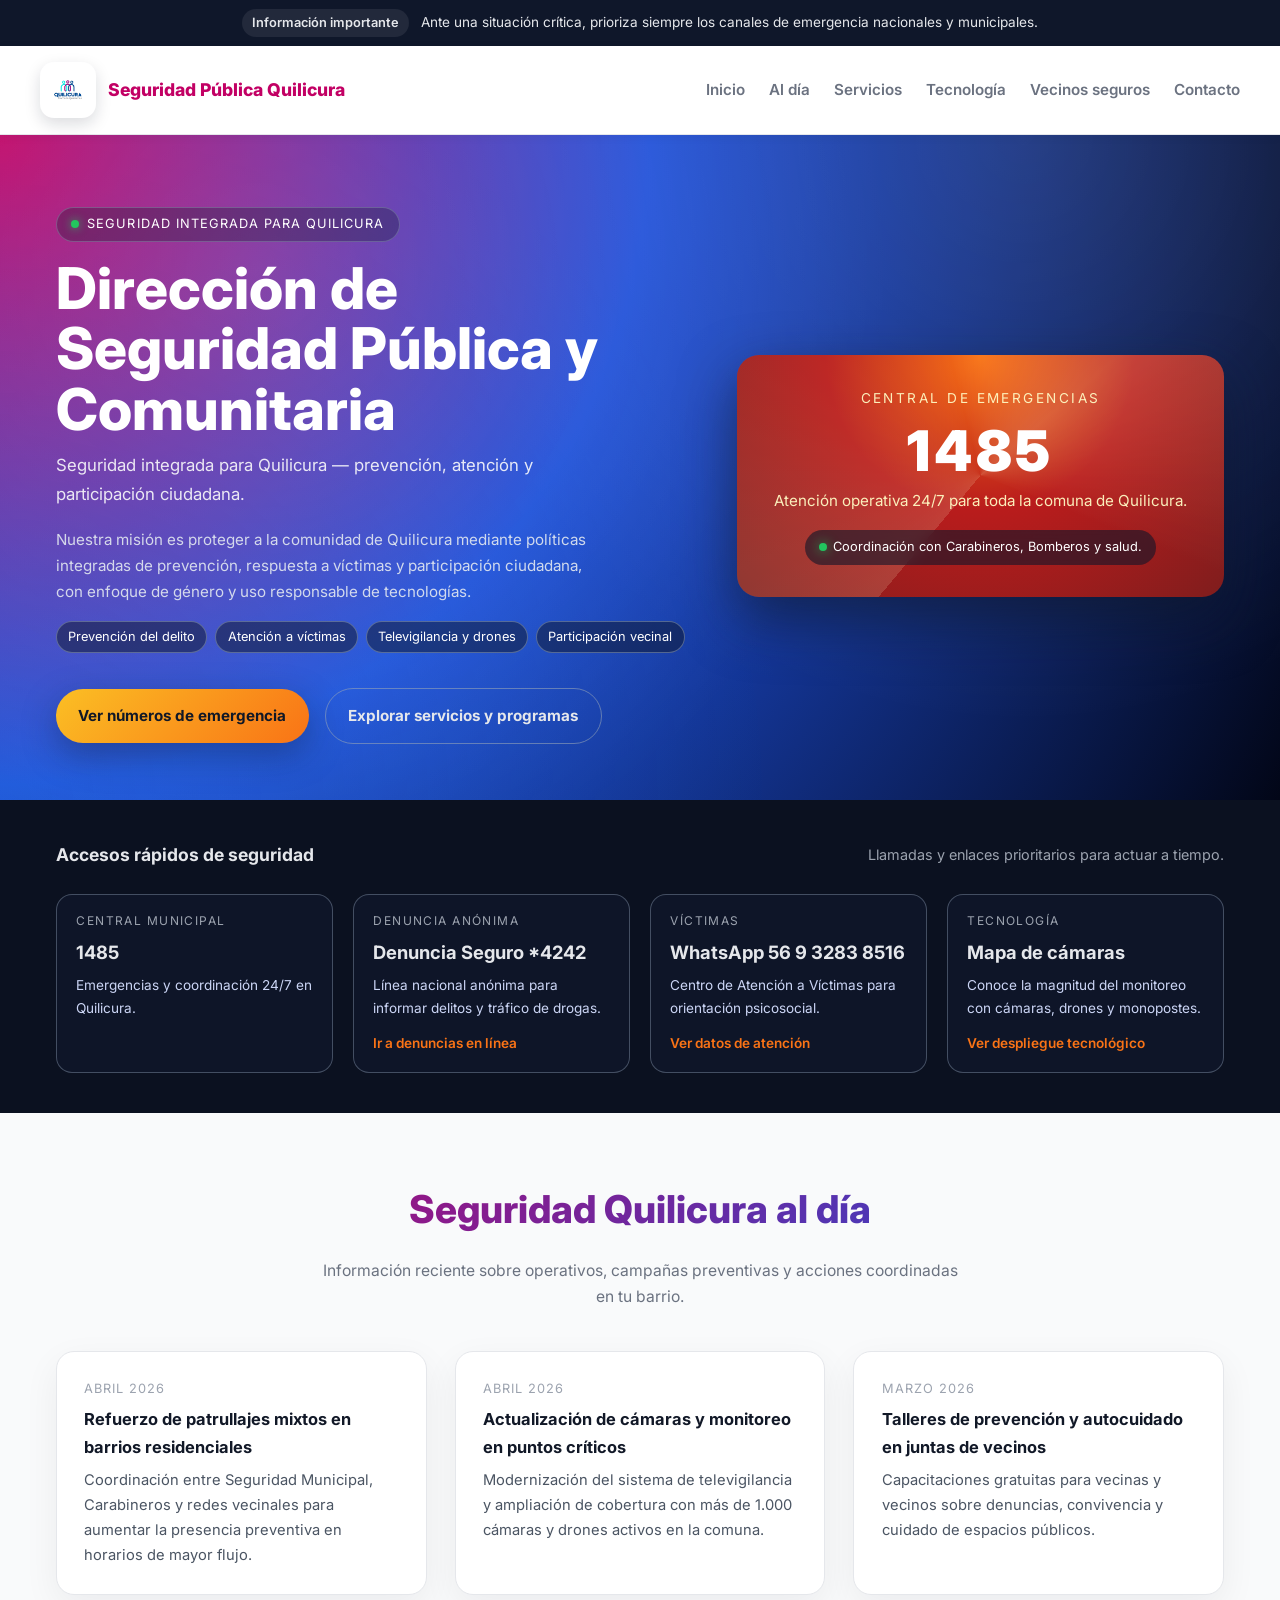
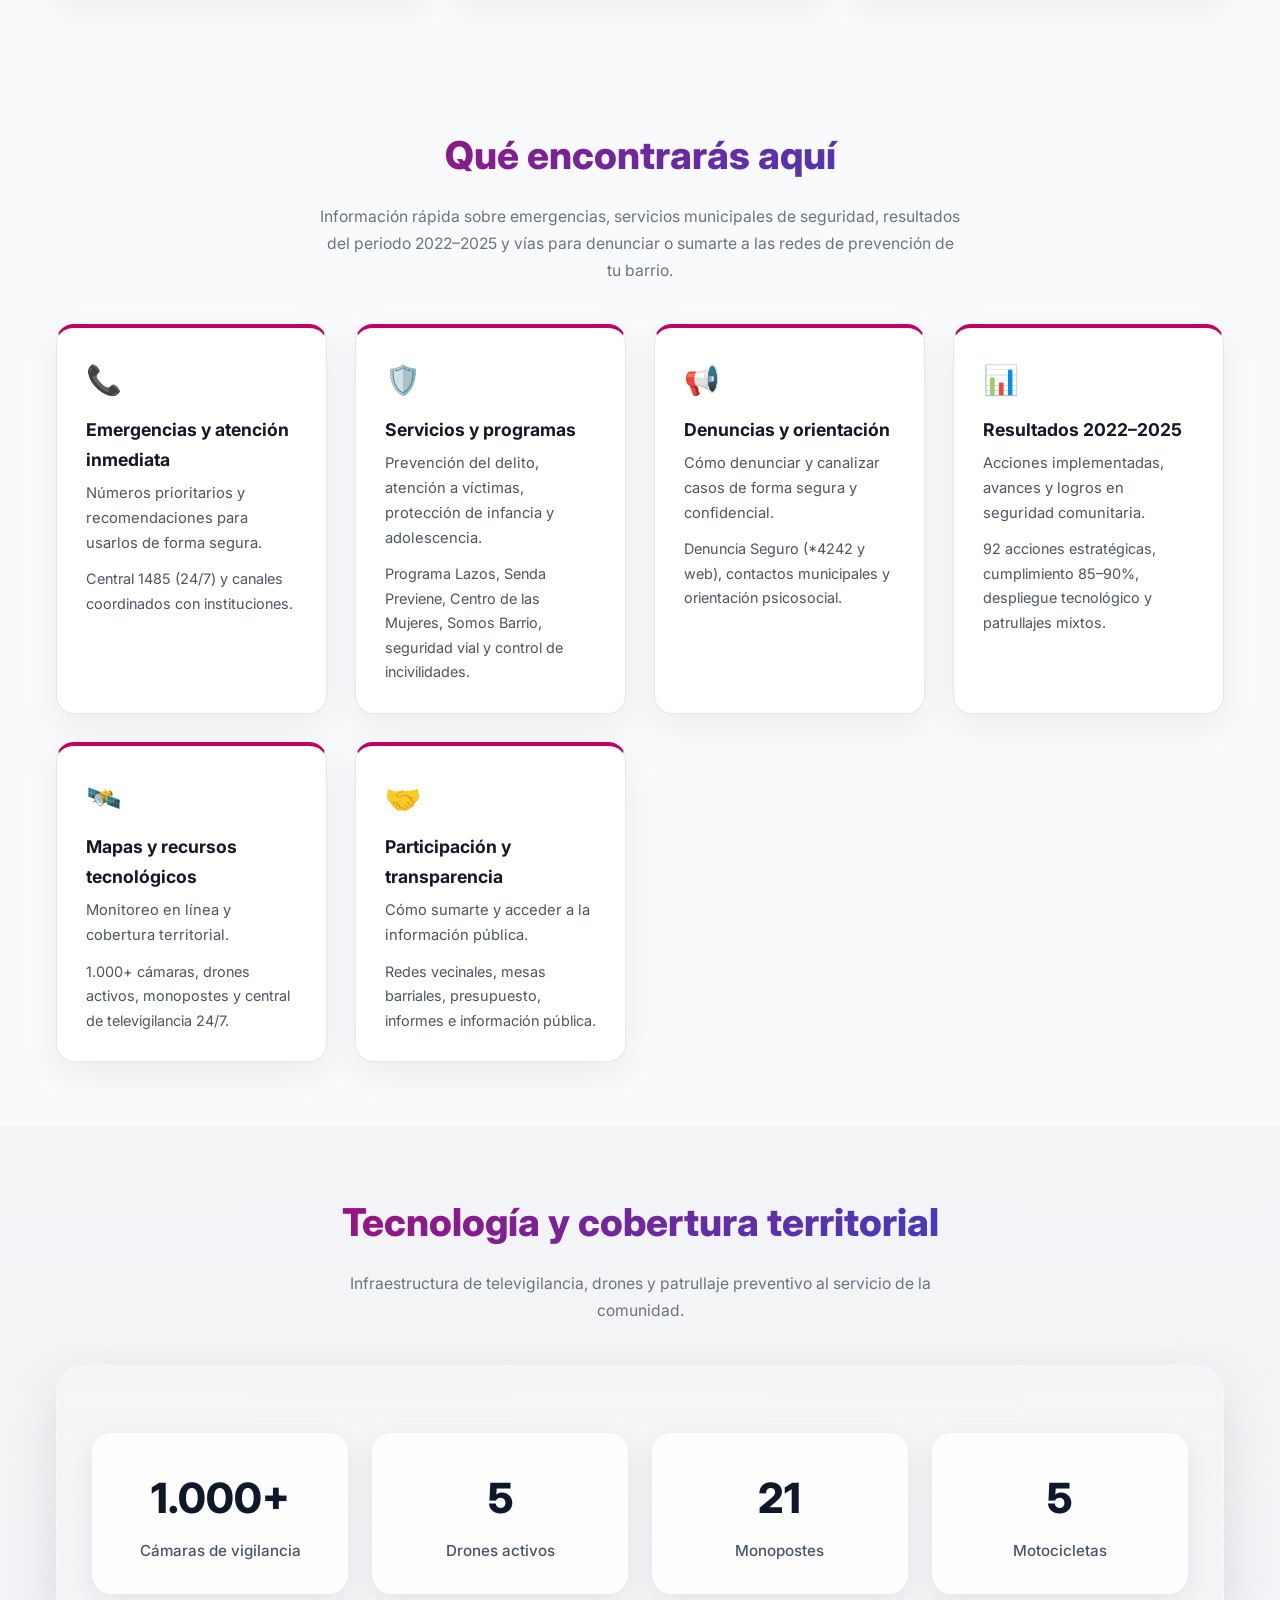
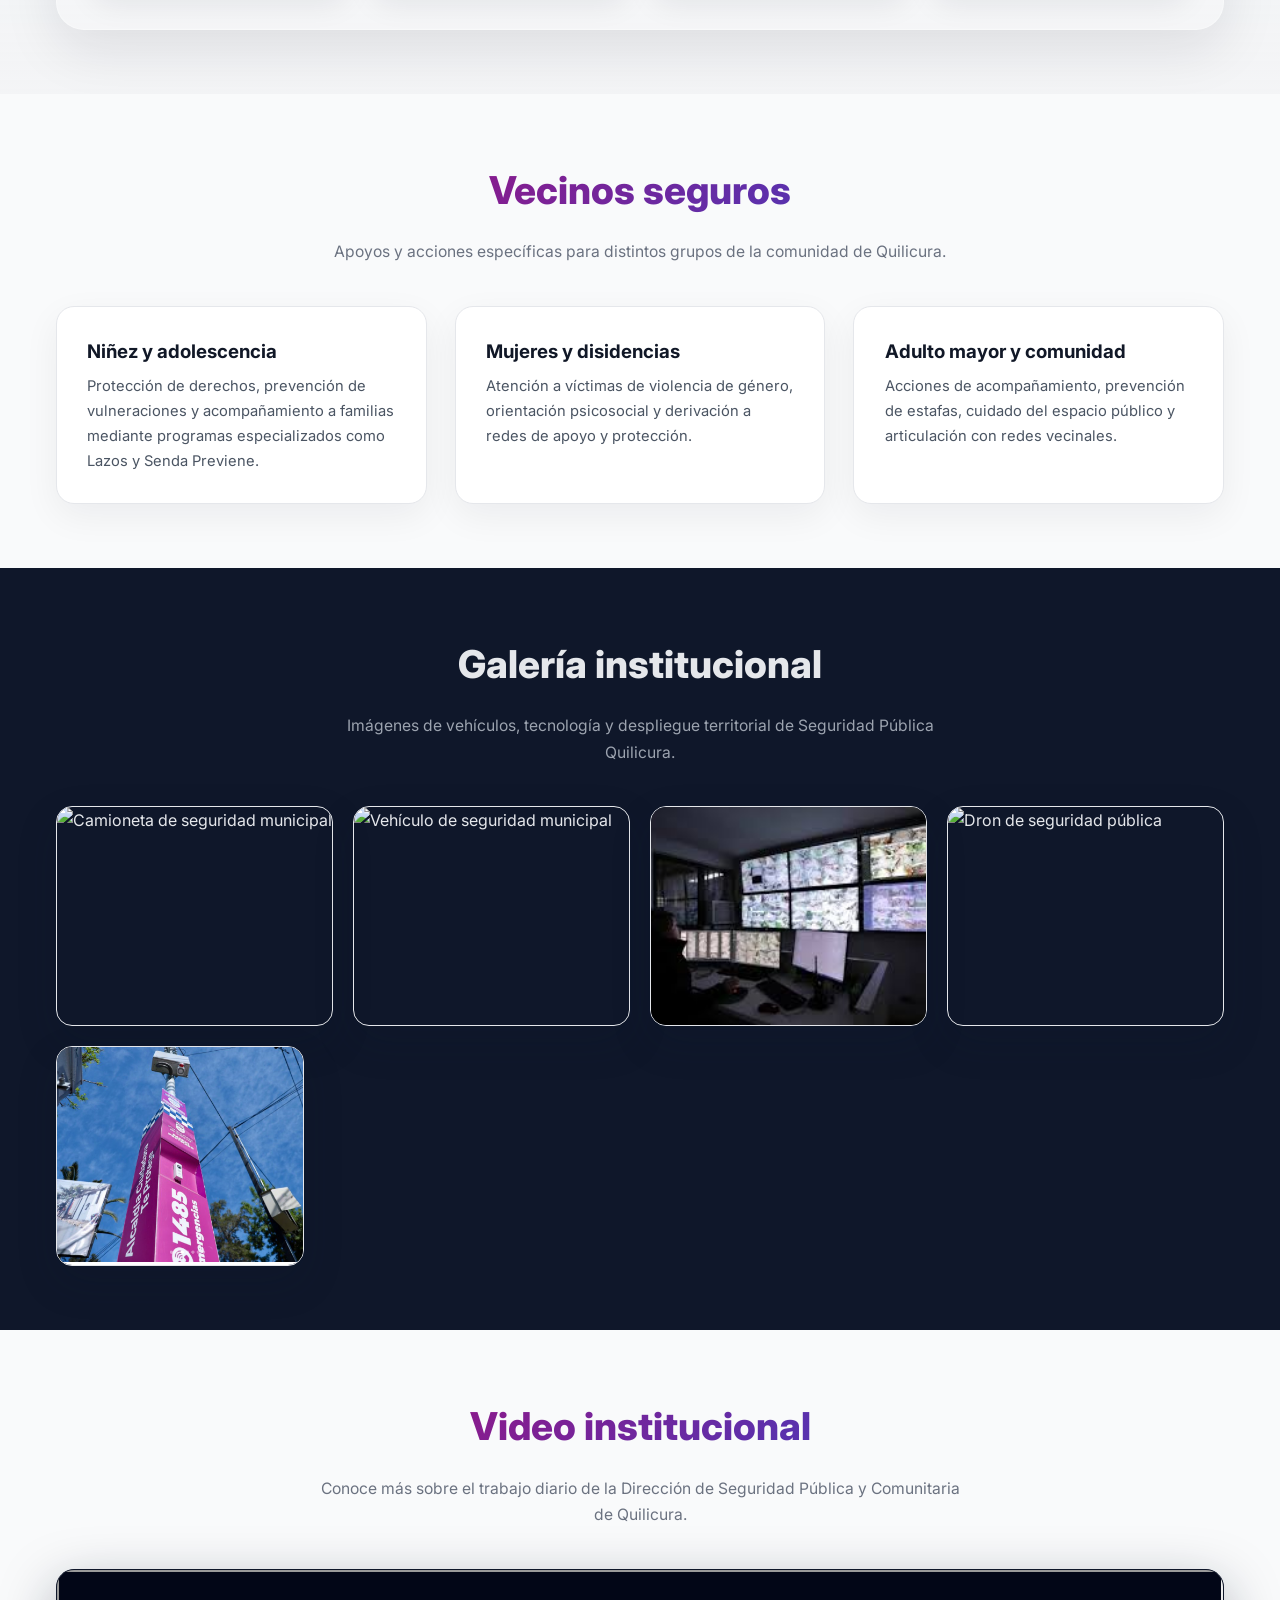
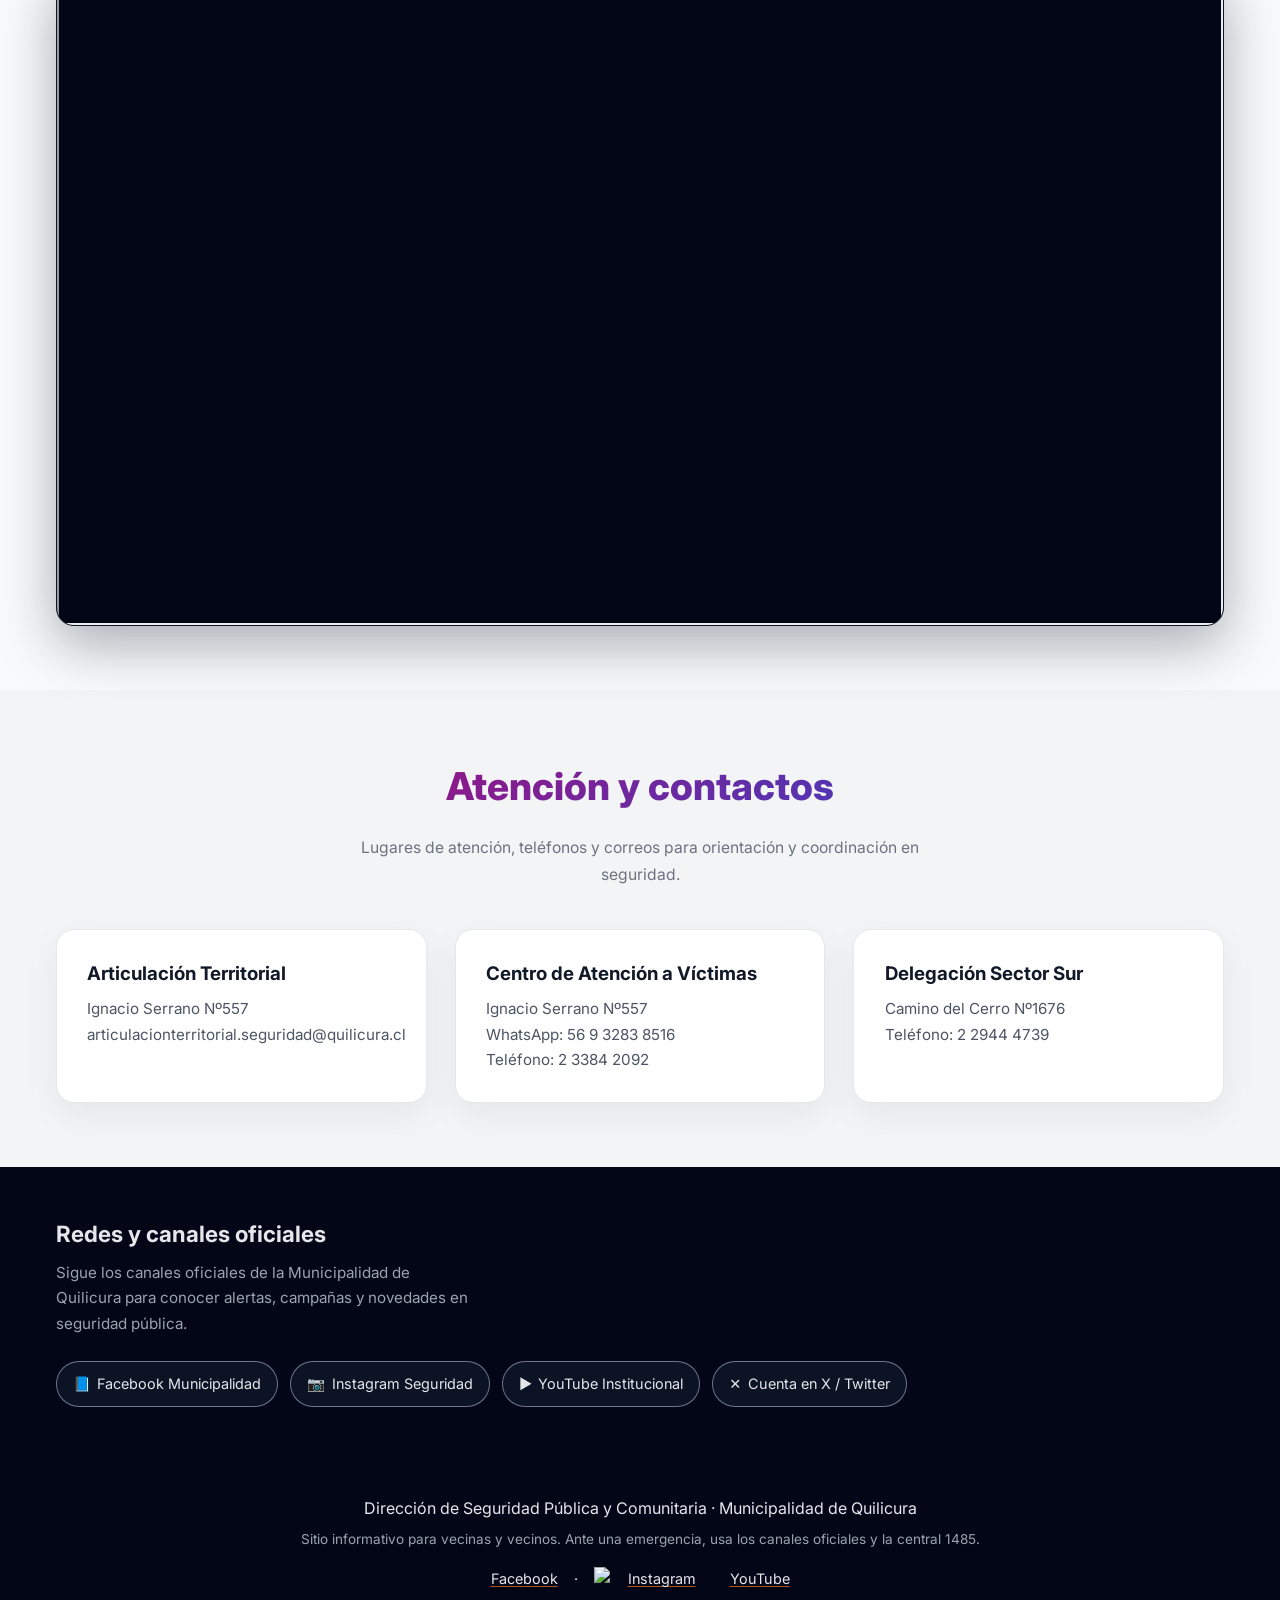
==== index.html @ 63f32100 "Refactor index.html by removing comments and adding tech section Removed commented sections for clar" ====
<!DOCTYPE html>
<html lang="es">
<head>
  <meta charset="UTF-8">
  <meta name="viewport" content="width=device-width, initial-scale=1.0">
  <meta name="description" content="Dirección de Seguridad Pública y Comunitaria de Quilicura. Emergencias 1485 24/7, programas, denuncias, resultados 2022–2025 y participación vecinal.">
  <title>Seguridad Pública Quilicura | Municipalidad de Quilicura</title>

  <link rel="preconnect" href="https://fonts.googleapis.com">
  <link rel="preconnect" href="https://fonts.gstatic.com" crossorigin>
  <link href="https://fonts.googleapis.com/css2?family=Inter:wght@300;400;500;600;700;800&display=swap" rel="stylesheet">

  <style>
    * { box-sizing: border-box; margin: 0; padding: 0; }
    html { scroll-behavior: smooth; }
    body { font-family: 'Inter', system-ui, -apple-system, BlinkMacSystemFont, sans-serif; background: #f9fafb; color: #111827; line-height: 1.7; }

    img { max-width: 100%; display: block; }
    a { text-decoration: none; color: inherit; }

    .container { max-width: 1200px; margin: 0 auto; padding: 0 1rem; }
    .section { padding: 4rem 0; }

    .alert-bar {
      background: #0f172a;
      color: #e5e7eb;
      font-size: 0.85rem;
      padding: 0.55rem 0;
    }
    .alert-inner {
      display: flex;
      align-items: center;
      justify-content: center;
      gap: 0.75rem;
    }
    .alert-pill {
      padding: 0.2rem 0.6rem;
      border-radius: 999px;
      background: rgba(248,250,252,0.08);
      font-weight: 600;
      font-size: 0.8rem;
    }

    .topbar {
      position: sticky;
      top: 0;
      z-index: 50;
      background: rgba(255,255,255,0.96);
      backdrop-filter: blur(18px);
      border-bottom: 1px solid #e5e7eb;
      box-shadow: 0 2px 10px rgba(15,23,42,0.05);
    }
    .topbar-inner {
      display: flex;
      align-items: center;
      justify-content: space-between;
      gap: 1.5rem;
      padding: 1rem 0;
    }
    .brand {
      display: flex;
      align-items: center;
      gap: 0.75rem;
      font-weight: 800;
      font-size: 1.1rem;
      color: #c20064;
    }
    .brand-logo {
      width: 56px;
      height: 56px;
      border-radius: 14px;
      background: #ffffff;
      padding: 0.25rem;
      box-shadow: 0 6px 16px rgba(15,23,42,0.15);
      object-fit: contain;
    }

    nav ul {
      list-style: none;
      display: flex;
      gap: 1.5rem;
      align-items: center;
    }
    nav a {
      font-size: 0.95rem;
      font-weight: 600;
      color: #6b7280;
      position: relative;
      padding-bottom: 0.15rem;
    }
    nav a::after {
      content: "";
      position: absolute;
      left: 0;
      bottom: 0;
      width: 0;
      height: 2px;
      background: linear-gradient(90deg,#c20064,#1d4ed8);
      transition: width 0.2s ease;
    }
    nav a:hover { color: #111827; }
    nav a:hover::after { width: 100%; }

    .hero {
      position: relative;
      background: radial-gradient(circle at top left,#c20064 0,#1d4ed8 45%,#020617 100%);
      color: white;
      padding: 4.5rem 0 3.5rem;
      overflow: hidden;
    }
    .hero::before {
      content: "";
      position: absolute;
      inset: 0;
      background-image: radial-gradient(circle at 20% 20%,rgba(255,255,255,0.16),transparent 55%),
                        radial-gradient(circle at 80% 0,rgba(255,255,255,0.12),transparent 50%),
                        radial-gradient(circle at 0 100%,rgba(56,189,248,0.15),transparent 55%);
      opacity: 0.8;
      pointer-events: none;
    }
    .hero-inner {
      position: relative;
      z-index: 1;
      display: grid;
      grid-template-columns: minmax(0,1.3fr) minmax(0,1fr);
      gap: 3rem;
      align-items: center;
    }
    .hero-kicker {
      display: inline-flex;
      align-items: center;
      gap: 0.5rem;
      padding: 0.35rem 0.9rem;
      border-radius: 999px;
      background: rgba(15,23,42,0.3);
      font-size: 0.8rem;
      text-transform: uppercase;
      letter-spacing: 0.08em;
      border: 1px solid rgba(148,163,184,0.4);
    }
    .hero-kicker span {
      width: 8px;
      height: 8px;
      border-radius: 999px;
      background: #22c55e;
      box-shadow: 0 0 10px rgba(34,197,94,0.9);
    }
    .hero-title {
      font-size: clamp(2.4rem,5vw,3.6rem);
      line-height: 1.05;
      margin: 1rem 0 0.75rem;
      font-weight: 800;
    }
    .hero-subtitle {
      font-size: 1.05rem;
      max-width: 34rem;
      color: rgba(249,250,251,0.9);
      margin-bottom: 1.2rem;
    }
    .hero-mission {
      font-size: 0.95rem;
      max-width: 34rem;
      color: rgba(226,232,240,0.9);
    }
    .hero-tags {
      display: flex;
      flex-wrap: wrap;
      gap: 0.5rem;
      margin-top: 1rem;
      font-size: 0.8rem;
    }
    .hero-tag {
      border-radius: 999px;
      padding: 0.25rem 0.7rem;
      background: rgba(15,23,42,0.5);
      border: 1px solid rgba(148,163,184,0.5);
    }

    .hero-cta-row {
      display: flex;
      flex-wrap: wrap;
      gap: 1rem;
      margin-top: 2.2rem;
      align-items: center;
    }
    .btn {
      display: inline-flex;
      align-items: center;
      justify-content: center;
      gap: 0.5rem;
      padding: 0.9rem 1.4rem;
      border-radius: 999px;
      font-weight: 700;
      font-size: 0.95rem;
      border: none;
      cursor: pointer;
      text-decoration: none;
      transition: transform 0.15s ease, box-shadow 0.15s ease, background 0.15s ease;
    }
    .btn-primary {
      background: linear-gradient(135deg,#fbbf24,#f97316);
      color: #111827;
      box-shadow: 0 12px 35px rgba(15,23,42,0.35);
    }
    .btn-primary:hover { transform: translateY(-2px); box-shadow: 0 18px 40px rgba(15,23,42,0.45); }
    .btn-secondary {
      background: transparent;
      color: #e5e7eb;
      border: 1px solid rgba(148,163,184,0.6);
    }
    .btn-secondary:hover { background: rgba(15,23,42,0.5); }

    .hero-emergency-card {
      background: radial-gradient(circle at top,#f97316 0,#b91c1c 45%,#7f1d1d 100%);
      padding: 2rem;
      border-radius: 22px;
      box-shadow: 0 22px 55px rgba(15,23,42,0.6);
      text-align: center;
      position: relative;
      overflow: hidden;
    }
    .hero-emergency-card::before {
      content: "";
      position: absolute;
      inset: -40%;
      background: conic-gradient(from 220deg,rgba(254,249,195,0.22),transparent 35%,rgba(254,249,195,0.25),transparent 70%);
      opacity: 0.7;
      mix-blend-mode: screen;
    }
    .hero-emergency-inner {
      position: relative;
      z-index: 1;
    }
    .hero-emergency-label {
      font-size: 0.85rem;
      text-transform: uppercase;
      letter-spacing: 0.18em;
      color: rgba(254,249,195,0.95);
      margin-bottom: 0.8rem;
    }
    .hero-emergency-number {
      font-size: 3.5rem;
      line-height: 1;
      font-weight: 900;
      letter-spacing: 0.06em;
    }
    .hero-emergency-text {
      margin-top: 0.6rem;
      color: rgba(254,249,195,0.95);
      font-size: 0.95rem;
    }
    .hero-emergency-badge {
      display: inline-flex;
      margin-top: 1rem;
      padding: 0.4rem 0.9rem;
      border-radius: 999px;
      background: rgba(15,23,42,0.6);
      backdrop-filter: blur(8px);
      font-size: 0.8rem;
      gap: 0.35rem;
      align-items: center;
    }
    .hero-emergency-badge-dot {
      width: 8px;
      height: 8px;
      border-radius: 999px;
      background: #22c55e;
      box-shadow: 0 0 12px rgba(34,197,94,0.9);
    }

    .quick-section {
      background: #0b1120;
      color: #e5e7eb;
      padding: 2.5rem 0;
    }
    .quick-header {
      display: flex;
      flex-wrap: wrap;
      justify-content: space-between;
      gap: 1rem;
      margin-bottom: 1.5rem;
      align-items: center;
    }
    .quick-title {
      font-weight: 700;
      font-size: 1.1rem;
    }
    .quick-sub {
      font-size: 0.9rem;
      color: #9ca3af;
    }
    .quick-grid {
      display: grid;
      grid-template-columns: repeat(auto-fit,minmax(220px,1fr));
      gap: 1.25rem;
    }
    .quick-card {
      border-radius: 16px;
      padding: 1rem 1.2rem;
      background: rgba(15,23,42,0.9);
      border: 1px solid rgba(148,163,184,0.4);
      display: flex;
      flex-direction: column;
      gap: 0.35rem;
      font-size: 0.9rem;
    }
    .quick-label {
      font-size: 0.75rem;
      text-transform: uppercase;
      letter-spacing: 0.12em;
      color: #9ca3af;
    }
    .quick-main {
      font-size: 1.15rem;
      font-weight: 700;
    }
    .quick-extra {
      font-size: 0.85rem;
      color: #cbd5f5;
    }
    .quick-link {
      margin-top: 0.4rem;
      font-size: 0.85rem;
      color: #f97316;
      font-weight: 600;
    }

    .section-title {
      font-size: clamp(2rem,3vw,2.6rem);
      text-align: center;
      margin-bottom: 1rem;
      font-weight: 800;
      background: linear-gradient(135deg,#c20064,#1d4ed8);
      -webkit-background-clip: text;
      background-clip: text;
      color: transparent;
    }
    .section-subtitle {
      text-align: center;
      max-width: 40rem;
      margin: 0 auto 2.5rem;
      color: #6b7280;
      font-size: 0.98rem;
    }

    .news-grid {
      display: grid;
      grid-template-columns: repeat(auto-fit,minmax(260px,1fr));
      gap: 1.75rem;
      margin-top: 1.5rem;
    }
    .news-card {
      background: #ffffff;
      border-radius: 18px;
      padding: 1.6rem 1.7rem;
      box-shadow: 0 12px 36px rgba(15,23,42,0.06);
      border: 1px solid #e5e7eb;
      transition: transform 0.15s ease, box-shadow 0.15s ease;
    }
    .news-card:hover { transform: translateY(-4px); box-shadow: 0 18px 48px rgba(15,23,42,0.1); }
    .news-date { font-size: 0.8rem; color: #9ca3af; margin-bottom: 0.35rem; text-transform: uppercase; letter-spacing: 0.08em; }
    .news-title { font-weight: 700; margin-bottom: 0.45rem; font-size: 1.03rem; color: #111827; }
    .news-text { font-size: 0.92rem; color: #4b5563; }

    .feature-grid {
      display: grid;
      grid-template-columns: repeat(auto-fit,minmax(260px,1fr));
      gap: 1.75rem;
      margin-top: 1.5rem;
    }
    .feature-card {
      background: #ffffff;
      border-radius: 18px;
      padding: 1.75rem 1.8rem;
      box-shadow: 0 12px 36px rgba(15,23,42,0.06);
      border-top: 4px solid #c20064;
      border-inline: 1px solid #e5e7eb;
      border-bottom: 1px solid #e5e7eb;
    }
    .feature-icon { font-size: 1.8rem; margin-bottom: 0.6rem; }
    .feature-title { font-size: 1.1rem; font-weight: 700; margin-bottom: 0.4rem; }
    .feature-text { font-size: 0.92rem; color: #4b5563; }
    .feature-list { margin-top: 0.7rem; font-size: 0.9rem; color: #4b5563; }

    .stats-grid {
      display: grid;
      grid-template-columns: repeat(auto-fit,minmax(200px,1fr));
      gap: 1.5rem;
      margin-top: 2rem;
    }
    .stat-card {
      background: radial-gradient(circle at top,#f9fafb 0,#e5e7eb 40%,#d1d5db 100%);
      border-radius: 18px;
      padding: 1.7rem 1.8rem;
      text-align: center;
      box-shadow: inset 0 0 0 1px rgba(148,163,184,0.4);
    }
    .stat-number {
      font-size: 2.4rem;
      font-weight: 800;
      color: #111827;
      margin-bottom: 0.25rem;
    }
    .stat-label { font-size: 0.9rem; color: #4b5563; }

    /* SECCIÓN MODIFICADA */
    .tech-section {
      position: relative;
      overflow: hidden;
      background: #f3f4f6;
      isolation: isolate;
    }
    .tech-section-bg {
      position: absolute;
      inset: 0;
      z-index: 0;
    }
    .tech-section-bg img {
      width: 100%;
      height: 100%;
      object-fit: cover;
      object-position: center;
      transform: scale(1.08);
      filter: saturate(0.95) contrast(1.02);
    }
    .tech-section-overlay {
      position: absolute;
      inset: 0;
      z-index: 1;
      background:
        linear-gradient(180deg, rgba(243,244,246,0.88) 0%, rgba(243,244,246,0.74) 42%, rgba(243,244,246,0.88) 100%);
      backdrop-filter: blur(1px);
    }
    .tech-section .container {
      position: relative;
      z-index: 2;
    }
    .tech-stats-shell {
      padding: 2.2rem;
      border-radius: 28px;
      background: rgba(255,255,255,0.16);
      border: 1px solid rgba(255,255,255,0.28);
      box-shadow: 0 18px 55px rgba(15,23,42,0.10);
    }
    .tech-section .stat-card {
      background: rgba(255,255,255,0.78);
      backdrop-filter: blur(10px);
      -webkit-backdrop-filter: blur(10px);
      border-radius: 20px;
      padding: 1.8rem 1.8rem;
      text-align: center;
      box-shadow:
        0 10px 30px rgba(15,23,42,0.08),
        inset 0 0 0 1px rgba(255,255,255,0.42);
      border: 1px solid rgba(255,255,255,0.42);
    }
    .tech-section .stat-number {
      font-size: 2.6rem;
      font-weight: 800;
      color: #0f172a;
      margin-bottom: 0.3rem;
    }
    .tech-section .stat-label {
      font-size: 0.95rem;
      color: #475569;
      font-weight: 500;
    }

    .neighbors-grid {
      display: grid;
      grid-template-columns: repeat(auto-fit,minmax(260px,1fr));
      gap: 1.75rem;
      margin-top: 1.5rem;
    }
    .neighbor-card {
      background: #ffffff;
      border-radius: 18px;
      padding: 1.8rem 1.9rem;
      box-shadow: 0 12px 36px rgba(15,23,42,0.06);
      border: 1px solid #e5e7eb;
    }
    .neighbor-title { font-weight: 700; margin-bottom: 0.4rem; }
    .neighbor-text { font-size: 0.92rem; color: #4b5563; }

    .gallery-grid {
      display: grid;
      grid-template-columns: repeat(auto-fit,minmax(230px,1fr));
      gap: 1.25rem;
      margin-top: 1.5rem;
    }
    .gallery-img {
      height: 220px;
      border-radius: 16px;
      object-fit: cover;
      box-shadow: 0 16px 40px rgba(15,23,42,0.16);
      border: 1px solid #e5e7eb;
      transition: transform 0.2s ease, box-shadow 0.2s ease;
    }
    .gallery-img:hover { transform: translateY(-4px) scale(1.02); box-shadow: 0 22px 60px rgba(15,23,42,0.25); }

    .video-frame {
      position: relative;
      border-radius: 18px;
      overflow: hidden;
      box-shadow: 0 18px 55px rgba(15,23,42,0.35);
      border: 1px solid #0f172a;
      background: #020617;
      aspect-ratio: 16/9;
    }
    .video-frame iframe {
      position: absolute;
      width: 100%;
      height: 100%;
      inset: 0;
    }

    .contacts-grid {
      display: grid;
      grid-template-columns: repeat(auto-fit,minmax(260px,1fr));
      gap: 1.75rem;
      margin-top: 1.5rem;
    }
    .contact-card {
      background: #ffffff;
      border-radius: 18px;
      padding: 1.8rem 1.9rem;
      box-shadow: 0 12px 36px rgba(15,23,42,0.06);
      border: 1px solid #e5e7eb;
    }
    .contact-title { font-weight: 700; margin-bottom: 0.35rem; }
    .contact-text { font-size: 0.95rem; color: #4b5563; }

    .social-section {
      background: #020617;
      color: #e5e7eb;
      padding: 3rem 0;
    }
    .social-inner {
      display: flex;
      flex-wrap: wrap;
      justify-content: space-between;
      align-items: center;
      gap: 1.5rem;
    }
    .social-text {
      max-width: 420px;
    }
    .social-text h3 {
      font-size: 1.4rem;
      font-weight: 700;
      margin-bottom: 0.4rem;
    }
    .social-text p {
      font-size: 0.95rem;
      color: #9ca3af;
    }
    .social-links {
      display: flex;
      flex-wrap: wrap;
      gap: 0.75rem;
    }
    .social-pill {
      padding: 0.6rem 1rem;
      border-radius: 999px;
      border: 1px solid rgba(148,163,184,0.7);
      font-size: 0.9rem;
      display: inline-flex;
      align-items: center;
      gap: 0.4rem;
      cursor: pointer;
      background: rgba(15,23,42,0.8);
      transition: background 0.15s ease, transform 0.15s ease;
    }
    .social-pill:hover {
      background: rgba(30,64,175,0.9);
      transform: translateY(-1px);
    }

    footer {
      padding: 2.5rem 0 3.5rem;
      background: #020617;
      color: #e5e7eb;
      text-align: center;
    }
    .footer-logo {
      max-width: 260px;
      margin: 1.2rem auto 0;
    }
    .footer-social-row {
      margin-top: 1rem;
      display: flex;
      justify-content: center;
      gap: 1rem;
      font-size: 0.9rem;
      flex-wrap: wrap;
      align-items: center;
    }
    .footer-social-row a {
      color: #e5e7eb;
      text-decoration: underline;
      text-decoration-color: rgba(249,115,22,0.7);
      text-decoration-thickness: 1px;
      text-underline-offset: 2px;
    }

    .instagram-box {
      width: 120px;
      display: inline-block;
    }
    .instagram-box a {
      display: block;
    }
    .instagram-img {
      width: 100%;
      height: auto;
      display: block;
      transition: transform .25s ease, opacity .25s ease;
    }
    .instagram-box:hover .instagram-img {
      transform: scale(1.06);
      opacity: .9;
    }

    @media (max-width: 900px) {
      .topbar-inner { flex-direction: column; align-items: flex-start; }
      nav ul { flex-wrap: wrap; }
      .hero-inner { grid-template-columns: 1fr; }
      .hero { padding-top: 3.5rem; }
      .social-inner { flex-direction: column; align-items: flex-start; }
    }

    @media (max-width: 640px) {
      .section { padding: 3rem 0; }
      .hero-emergency-number { font-size: 3rem; }
      .news-card, .feature-card, .neighbor-card, .contact-card { padding: 1.4rem 1.5rem; }
      .tech-stats-shell { padding: 1.2rem; }
      .tech-section .stat-card { padding: 1.4rem 1rem; }
      .tech-section .stat-number { font-size: 2.2rem; }
    }
  </style>
</head>
<body>

  <div class="alert-bar">
    <div class="container alert-inner">
      <span class="alert-pill">Información importante</span>
      <span>Ante una situación crítica, prioriza siempre los canales de emergencia nacionales y municipales.</span>
    </div>
  </div>

  <header class="topbar">
    <div class="container topbar-inner">
      <a href="#inicio" class="brand" aria-label="Inicio Seguridad Pública Quilicura">
        <img src="quilicura_1.jpeg" alt="Logo Seguridad Pública Quilicura" class="brand-logo">
        <span>Seguridad Pública Quilicura</span>
      </a>
      <nav aria-label="Navegación principal">
        <ul>
          <li><a href="#inicio">Inicio</a></li>
          <li><a href="#noticias">Al día</a></li>
          <li><a href="#queencontraras">Servicios</a></li>
          <li><a href="#estadisticas">Tecnología</a></li>
          <li><a href="#vecinos">Vecinos seguros</a></li>
          <li><a href="#contacto">Contacto</a></li>
        </ul>
      </nav>
    </div>
  </header>

  <main>
    <section id="inicio" class="hero">
      <div class="container hero-inner">
        <div>
          <div class="hero-kicker"><span></span>Seguridad integrada para Quilicura</div>
          <h1 class="hero-title">Dirección de Seguridad Pública y Comunitaria</h1>
          <p class="hero-subtitle">Seguridad integrada para Quilicura — prevención, atención y participación ciudadana.</p>
          <p class="hero-mission">
            Nuestra misión es proteger a la comunidad de Quilicura mediante políticas integradas de prevención, respuesta a víctimas y participación ciudadana,
            con enfoque de género y uso responsable de tecnologías.
          </p>
          <div class="hero-tags">
            <span class="hero-tag">Prevención del delito</span>
            <span class="hero-tag">Atención a víctimas</span>
            <span class="hero-tag">Televigilancia y drones</span>
            <span class="hero-tag">Participación vecinal</span>
          </div>
          <div class="hero-cta-row">
            <a href="#contacto" class="btn btn-primary">Ver números de emergencia</a>
            <a href="#queencontraras" class="btn btn-secondary">Explorar servicios y programas</a>
          </div>
        </div>
        <aside class="hero-emergency-card">
          <div class="hero-emergency-inner">
            <div class="hero-emergency-label">Central de emergencias</div>
            <div class="hero-emergency-number">1485</div>
            <p class="hero-emergency-text">Atención operativa 24/7 para toda la comuna de Quilicura.</p>
            <div class="hero-emergency-badge">
              <span class="hero-emergency-badge-dot"></span>
              <span>Coordinación con Carabineros, Bomberos y salud.</span>
            </div>
          </div>
        </aside>
      </div>
    </section>

    <section class="quick-section">
      <div class="container">
        <div class="quick-header">
          <div class="quick-title">Accesos rápidos de seguridad</div>
          <div class="quick-sub">Llamadas y enlaces prioritarios para actuar a tiempo.</div>
        </div>
        <div class="quick-grid">
          <div class="quick-card">
            <div class="quick-label">Central municipal</div>
            <div class="quick-main">1485</div>
            <div class="quick-extra">Emergencias y coordinación 24/7 en Quilicura.</div>
          </div>
          <a class="quick-card" href="https://www.denunciaseguro.cl" target="_blank" rel="noopener noreferrer">
            <div class="quick-label">Denuncia anónima</div>
            <div class="quick-main">Denuncia Seguro *4242</div>
            <div class="quick-extra">Línea nacional anónima para informar delitos y tráfico de drogas.</div>
            <div class="quick-link">Ir a denuncias en línea</div>
          </a>
          <a class="quick-card" href="#contacto">
            <div class="quick-label">Víctimas</div>
            <div class="quick-main">WhatsApp 56 9 3283 8516</div>
            <div class="quick-extra">Centro de Atención a Víctimas para orientación psicosocial.</div>
            <div class="quick-link">Ver datos de atención</div>
          </a>
          <a class="quick-card" href="#estadisticas">
            <div class="quick-label">Tecnología</div>
            <div class="quick-main">Mapa de cámaras</div>
            <div class="quick-extra">Conoce la magnitud del monitoreo con cámaras, drones y monopostes.</div>
            <div class="quick-link">Ver despliegue tecnológico</div>
          </a>
        </div>
      </div>
    </section>

    <section id="noticias" class="section">
      <div class="container">
        <h2 class="section-title">Seguridad Quilicura al día</h2>
        <p class="section-subtitle">
          Información reciente sobre operativos, campañas preventivas y acciones coordinadas en tu barrio.
        </p>
        <div class="news-grid">
          <article class="news-card">
            <p class="news-date">Abril 2026</p>
            <h3 class="news-title">Refuerzo de patrullajes mixtos en barrios residenciales</h3>
            <p class="news-text">Coordinación entre Seguridad Municipal, Carabineros y redes vecinales para aumentar la presencia preventiva en horarios de mayor flujo.</p>
          </article>
          <article class="news-card">
            <p class="news-date">Abril 2026</p>
            <h3 class="news-title">Actualización de cámaras y monitoreo en puntos críticos</h3>
            <p class="news-text">Modernización del sistema de televigilancia y ampliación de cobertura con más de 1.000 cámaras y drones activos en la comuna.</p>
          </article>
          <article class="news-card">
            <p class="news-date">Marzo 2026</p>
            <h3 class="news-title">Talleres de prevención y autocuidado en juntas de vecinos</h3>
            <p class="news-text">Capacitaciones gratuitas para vecinas y vecinos sobre denuncias, convivencia y cuidado de espacios públicos.</p>
          </article>
        </div>
      </div>
    </section>

    <section id="queencontraras" class="section">
      <div class="container">
        <h2 class="section-title">Qué encontrarás aquí</h2>
        <p class="section-subtitle">
          Información rápida sobre emergencias, servicios municipales de seguridad, resultados del periodo 2022–2025 y vías para denunciar o sumarte a las redes de prevención de tu barrio.
        </p>
        <div class="feature-grid">
          <article class="feature-card">
            <div class="feature-icon">📞</div>
            <h3 class="feature-title">Emergencias y atención inmediata</h3>
            <p class="feature-text">Números prioritarios y recomendaciones para usarlos de forma segura.</p>
            <p class="feature-list">Central 1485 (24/7) y canales coordinados con instituciones.</p>
          </article>
          <article class="feature-card">
            <div class="feature-icon">🛡️</div>
            <h3 class="feature-title">Servicios y programas</h3>
            <p class="feature-text">Prevención del delito, atención a víctimas, protección de infancia y adolescencia.</p>
            <p class="feature-list">Programa Lazos, Senda Previene, Centro de las Mujeres, Somos Barrio, seguridad vial y control de incivilidades.</p>
          </article>
          <article class="feature-card">
            <div class="feature-icon">📢</div>
            <h3 class="feature-title">Denuncias y orientación</h3>
            <p class="feature-text">Cómo denunciar y canalizar casos de forma segura y confidencial.</p>
            <p class="feature-list">Denuncia Seguro (*4242 y web), contactos municipales y orientación psicosocial.</p>
          </article>
          <article class="feature-card">
            <div class="feature-icon">📊</div>
            <h3 class="feature-title">Resultados 2022–2025</h3>
            <p class="feature-text">Acciones implementadas, avances y logros en seguridad comunitaria.</p>
            <p class="feature-list">92 acciones estratégicas, cumplimiento 85–90%, despliegue tecnológico y patrullajes mixtos.</p>
          </article>
          <article class="feature-card">
            <div class="feature-icon">🛰️</div>
            <h3 class="feature-title">Mapas y recursos tecnológicos</h3>
            <p class="feature-text">Monitoreo en línea y cobertura territorial.</p>
            <p class="feature-list">1.000+ cámaras, drones activos, monopostes y central de televigilancia 24/7.</p>
          </article>
          <article class="feature-card">
            <div class="feature-icon">🤝</div>
            <h3 class="feature-title">Participación y transparencia</h3>
            <p class="feature-text">Cómo sumarte y acceder a la información pública.</p>
            <p class="feature-list">Redes vecinales, mesas barriales, presupuesto, informes e información pública.</p>
          </article>
        </div>
      </div>
    </section>

    <section id="estadisticas" class="section tech-section">
      <div class="tech-section-bg">
        <img src="file-1.jpg" alt="Vista aérea de cobertura territorial en Quilicura">
      </div>
      <div class="tech-section-overlay"></div>

      <div class="container">
        <h2 class="section-title">Tecnología y cobertura territorial</h2>
        <p class="section-subtitle">Infraestructura de televigilancia, drones y patrullaje preventivo al servicio de la comunidad.</p>

        <div class="tech-stats-shell">
          <div class="stats-grid">
            <article class="stat-card">
              <div class="stat-number">1.000+</div>
              <p class="stat-label">Cámaras de vigilancia</p>
            </article>
            <article class="stat-card">
              <div class="stat-number">5</div>
              <p class="stat-label">Drones activos</p>
            </article>
            <article class="stat-card">
              <div class="stat-number">21</div>
              <p class="stat-label">Monopostes</p>
            </article>
            <article class="stat-card">
              <div class="stat-number">5</div>
              <p class="stat-label">Motocicletas</p>
            </article>
          </div>
        </div>
      </div>
    </section>

    <section id="vecinos" class="section">
      <div class="container">
        <h2 class="section-title">Vecinos seguros</h2>
        <p class="section-subtitle">Apoyos y acciones específicas para distintos grupos de la comunidad de Quilicura.</p>
        <div class="neighbors-grid">
          <article class="neighbor-card">
            <h3 class="neighbor-title">Niñez y adolescencia</h3>
            <p class="neighbor-text">Protección de derechos, prevención de vulneraciones y acompañamiento a familias mediante programas especializados como Lazos y Senda Previene.</p>
          </article>
          <article class="neighbor-card">
            <h3 class="neighbor-title">Mujeres y disidencias</h3>
            <p class="neighbor-text">Atención a víctimas de violencia de género, orientación psicosocial y derivación a redes de apoyo y protección.</p>
          </article>
          <article class="neighbor-card">
            <h3 class="neighbor-title">Adulto mayor y comunidad</h3>
            <p class="neighbor-text">Acciones de acompañamiento, prevención de estafas, cuidado del espacio público y articulación con redes vecinales.</p>
          </article>
        </div>
      </div>
    </section>

    <section class="section" style="background:#0f172a; color:#e5e7eb;">
      <div class="container">
        <h2 class="section-title" style="color:#e5e7eb; background:none;">Galería institucional</h2>
        <p class="section-subtitle" style="color:#9ca3af;">Imágenes de vehículos, tecnología y despliegue territorial de Seguridad Pública Quilicura.</p>
        <div class="gallery-grid">
          <img src="Camioneta_1.JPG" alt="Camioneta de seguridad municipal" class="gallery-img">
          <img src="Camioneta_2.JPG" alt="Vehículo de seguridad municipal" class="gallery-img">
          <img src="Camara_1.jpg" alt="Cámara de vigilancia" class="gallery-img">
          <img src="Drone.JPG" alt="Dron de seguridad pública" class="gallery-img">
          <img src="Monoposte.png" alt="Monoposte de vigilancia" class="gallery-img">
        </div>
      </div>
    </section>

    <section class="section">
      <div class="container">
        <h2 class="section-title">Video institucional</h2>
        <p class="section-subtitle">Conoce más sobre el trabajo diario de la Dirección de Seguridad Pública y Comunitaria de Quilicura.</p>
        <div class="video-frame">
          <iframe src="https://www.youtube.com/embed/vMKnrVL0ly8" title="Video institucional Seguridad Pública Quilicura" allowfullscreen loading="lazy"></iframe>
        </div>
      </div>
    </section>

    <section id="contacto" class="section" style="background:#f3f4f6;">
      <div class="container">
        <h2 class="section-title">Atención y contactos</h2>
        <p class="section-subtitle">Lugares de atención, teléfonos y correos para orientación y coordinación en seguridad.</p>
        <div class="contacts-grid">
          <article class="contact-card">
            <h3 class="contact-title">Articulación Territorial</h3>
            <p class="contact-text">
              Ignacio Serrano Nº557<br>
              articulacionterritorial.seguridad@quilicura.cl
            </p>
          </article>
          <article class="contact-card">
            <h3 class="contact-title">Centro de Atención a Víctimas</h3>
            <p class="contact-text">
              Ignacio Serrano Nº557<br>
              WhatsApp: 56 9 3283 8516<br>
              Teléfono: 2 3384 2092
            </p>
          </article>
          <article class="contact-card">
            <h3 class="contact-title">Delegación Sector Sur</h3>
            <p class="contact-text">
              Camino del Cerro Nº1676<br>
              Teléfono: 2 2944 4739
            </p>
          </article>
        </div>
      </div>
    </section>

    <section class="social-section">
      <div class="container social-inner">
        <div class="social-text">
          <h3>Redes y canales oficiales</h3>
          <p>Sigue los canales oficiales de la Municipalidad de Quilicura para conocer alertas, campañas y novedades en seguridad pública.</p>
        </div>
        <div class="social-links">
          <a class="social-pill" href="https://www.facebook.com/" target="_blank" rel="noopener noreferrer">
            <span>📘</span><span>Facebook Municipalidad</span>
          </a>
          <a class="social-pill" href="https://www.instagram.com/" target="_blank" rel="noopener noreferrer">
            <span>📷</span><span>Instagram Seguridad</span>
          </a>
          <a class="social-pill" href="https://www.youtube.com/" target="_blank" rel="noopener noreferrer">
            <span>▶️</span><span>YouTube Institucional</span>
          </a>
          <a class="social-pill" href="https://x.com/" target="_blank" rel="noopener noreferrer">
            <span>✕</span><span>Cuenta en X / Twitter</span>
          </a>
        </div>
      </div>
    </section>
  </main>

  <footer>
    <div class="container">
      <p>Dirección de Seguridad Pública y Comunitaria · Municipalidad de Quilicura</p>
      <p style="font-size:0.85rem; color:#9ca3af; margin-top:0.4rem;">Sitio informativo para vecinas y vecinos. Ante una emergencia, usa los canales oficiales y la central 1485.</p>

      <div class="footer-social-row">
        <a href="https://www.facebook.com/" target="_blank" rel="noopener noreferrer">Facebook</a>
        <span>·</span>
        <div class="instagram-box">
          <a href="https://www.instagram.com/muniquilicura/?hl=es-la" target="_blank" rel="noopener noreferrer" title="Instagram">
            <img src="https://www.ww2.muniquilicura.cl/wp-content/uploads/2021/09/Instagram-Icon.png" alt="Instagram" class="instagram-img">
          </a>
        </div>
        <a href="https://www.youtube.com/" target="_blank" rel="noopener noreferrer">YouTube</a>
      </div>
    </div>
  </footer>

</body>
</html>
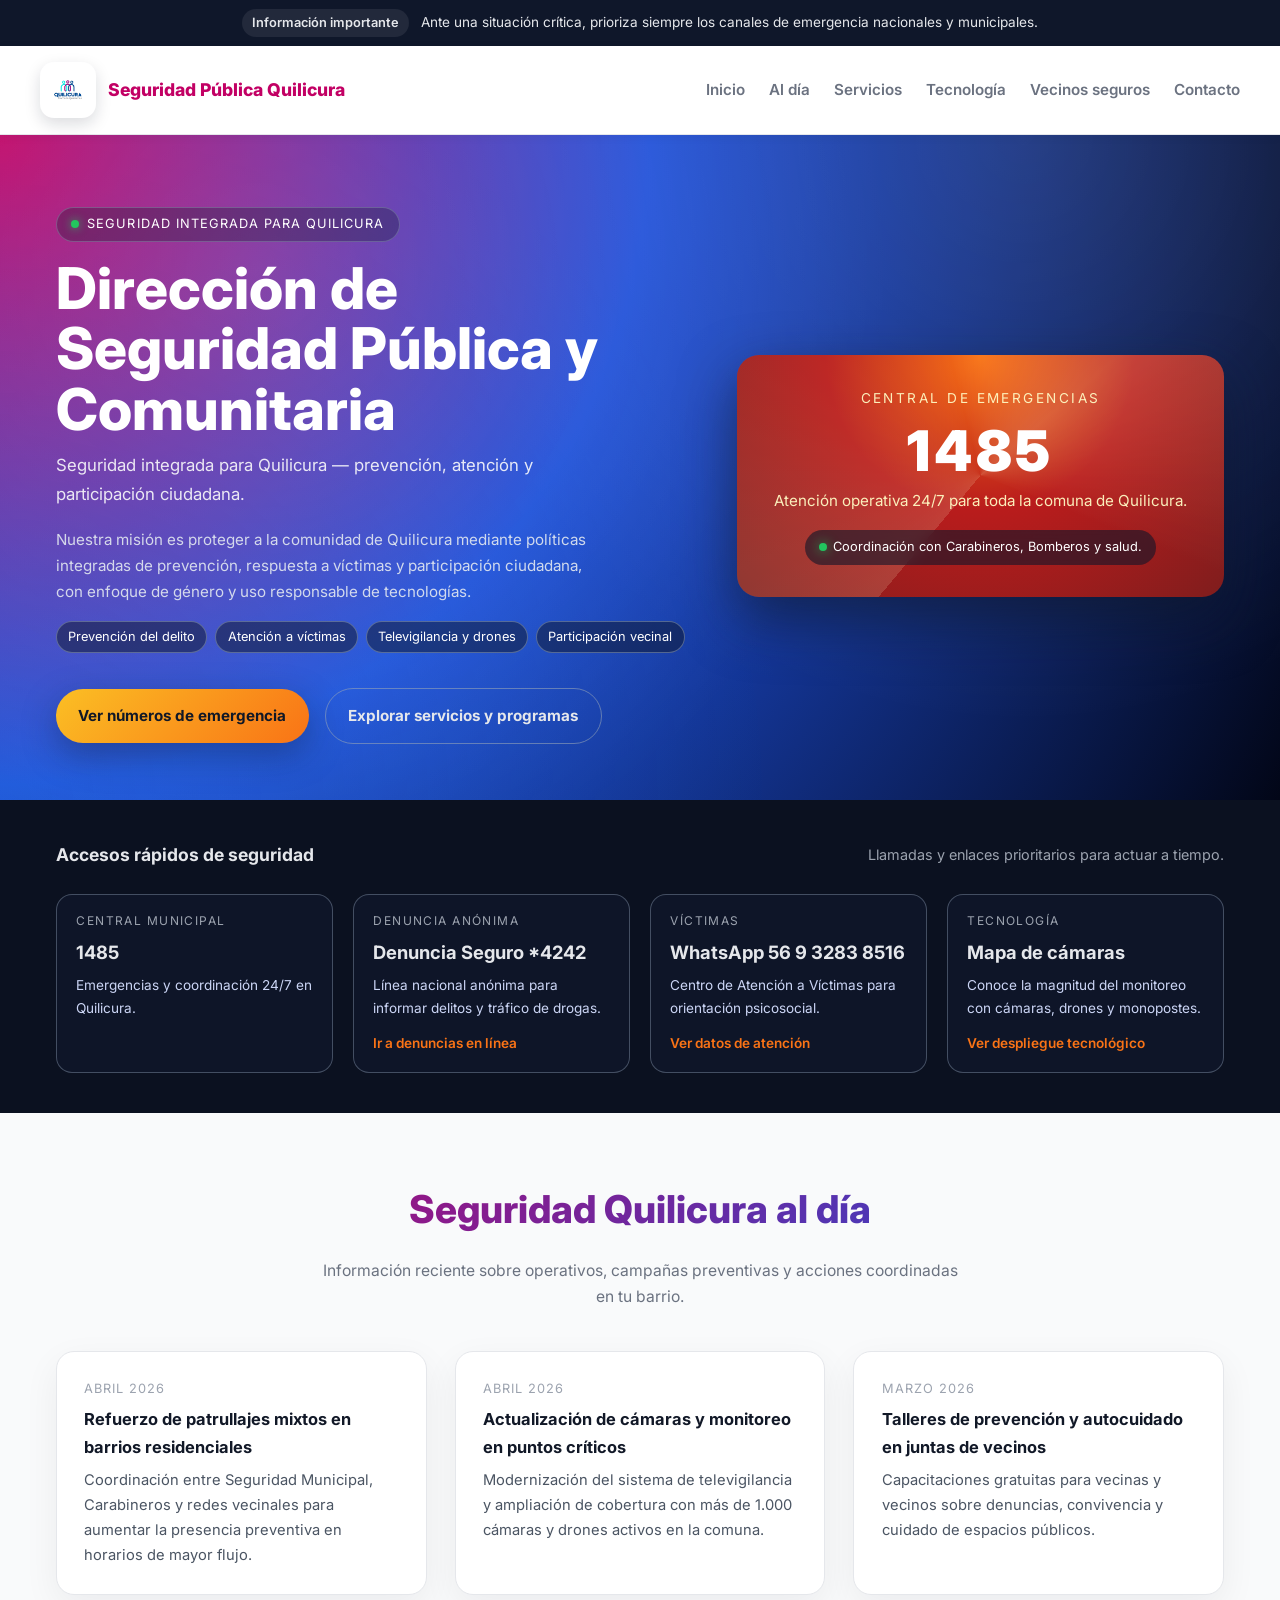
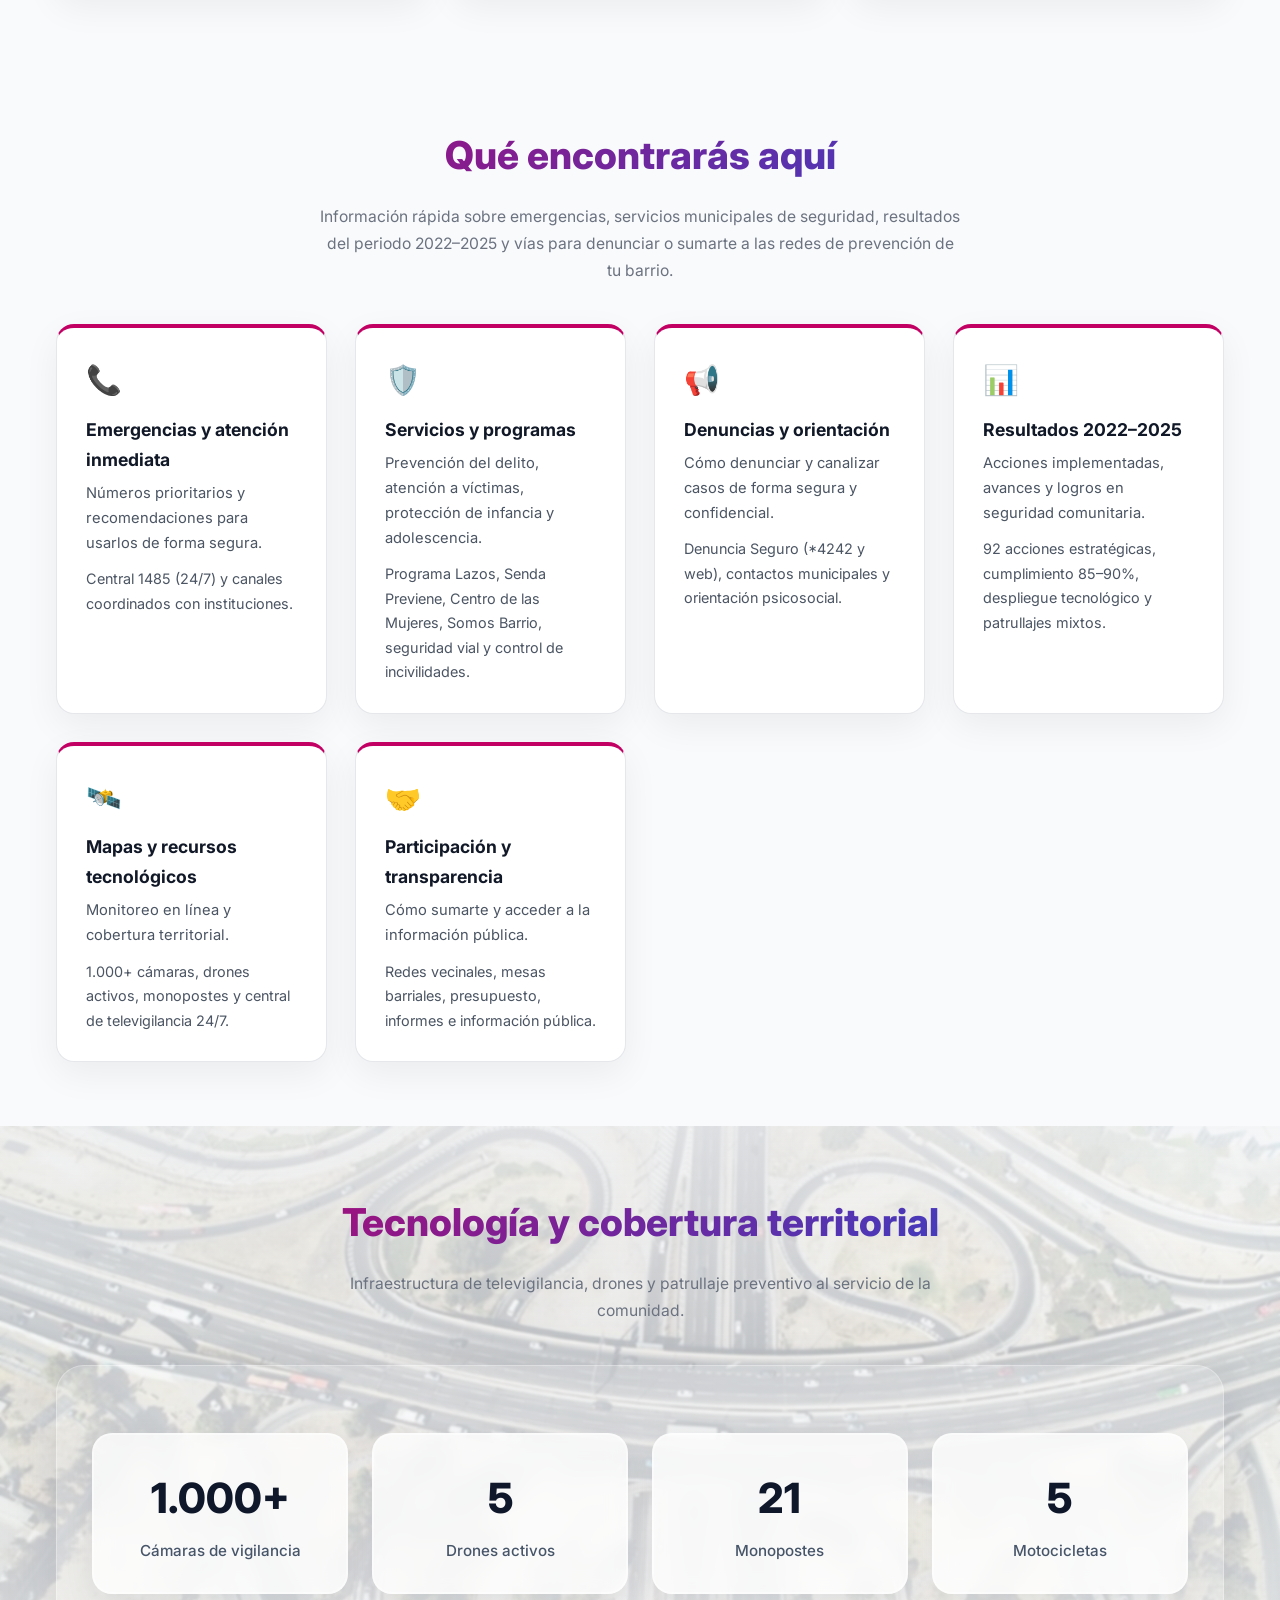
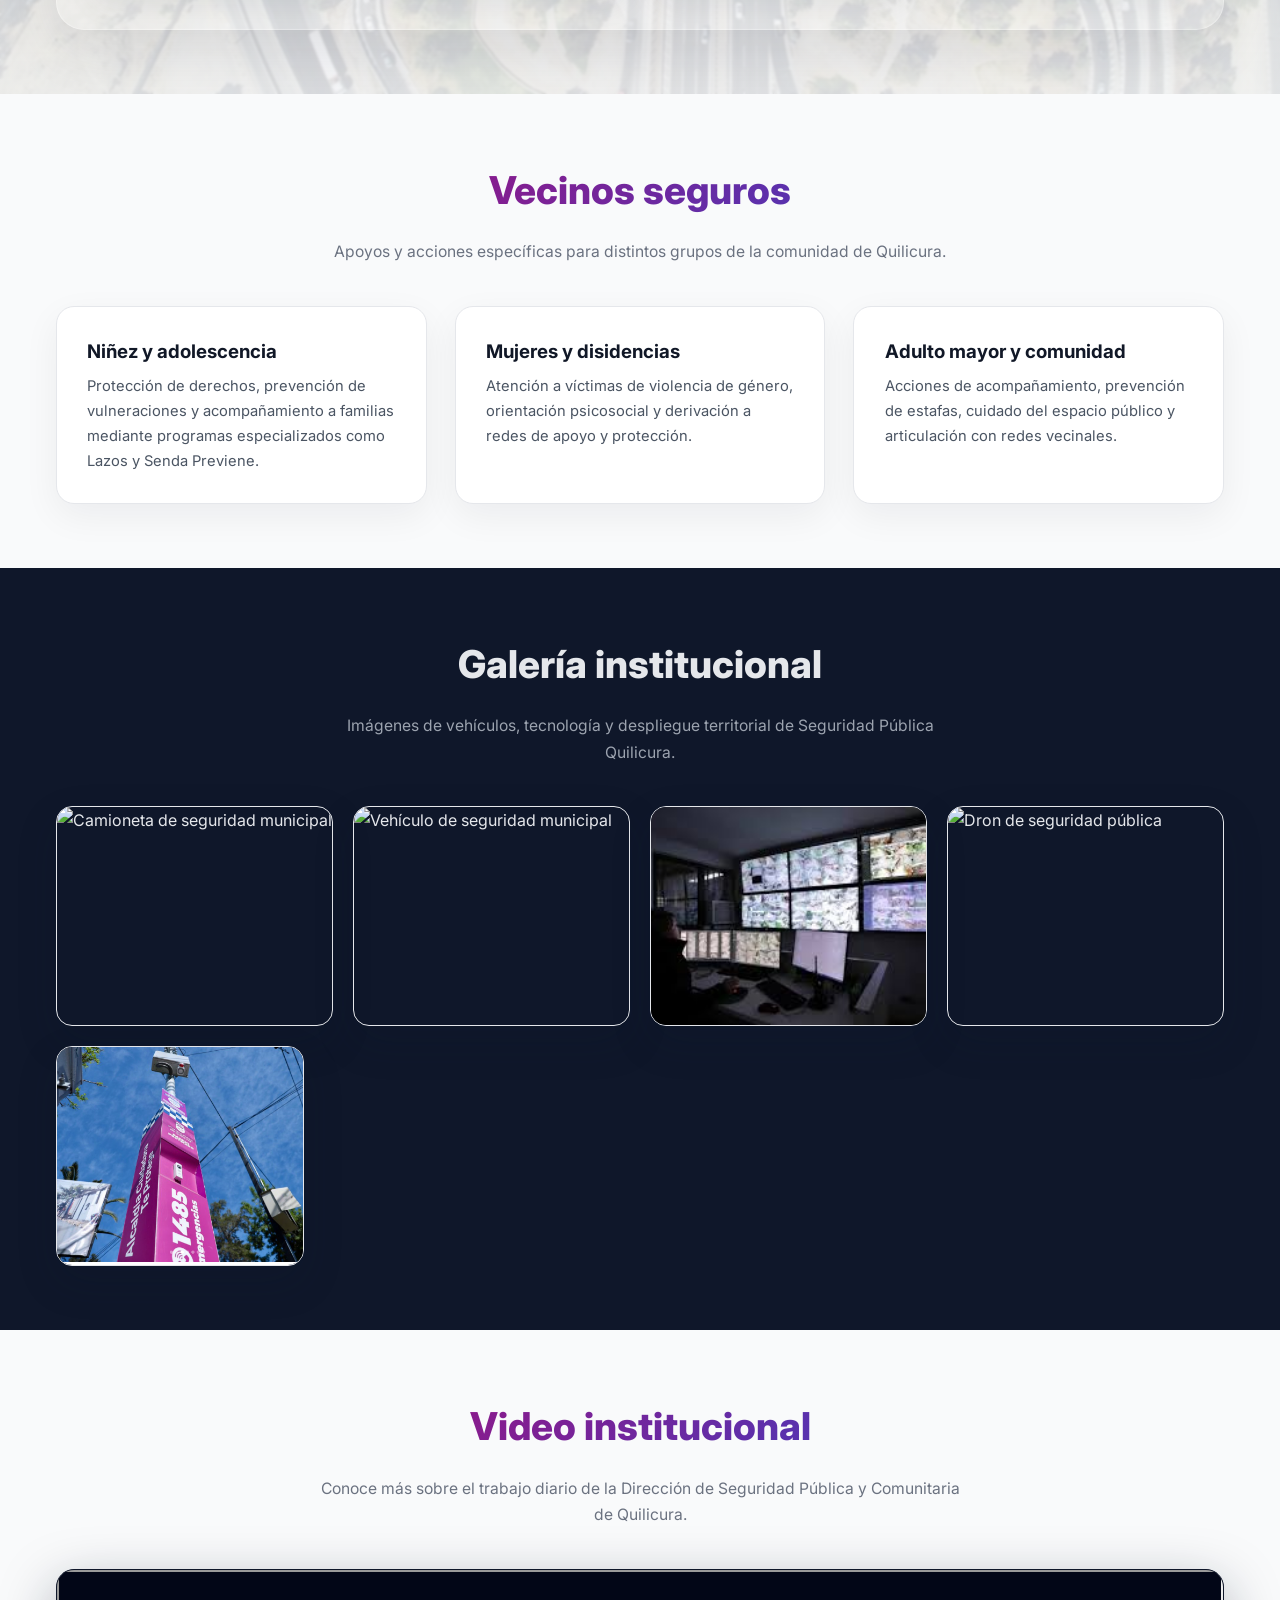
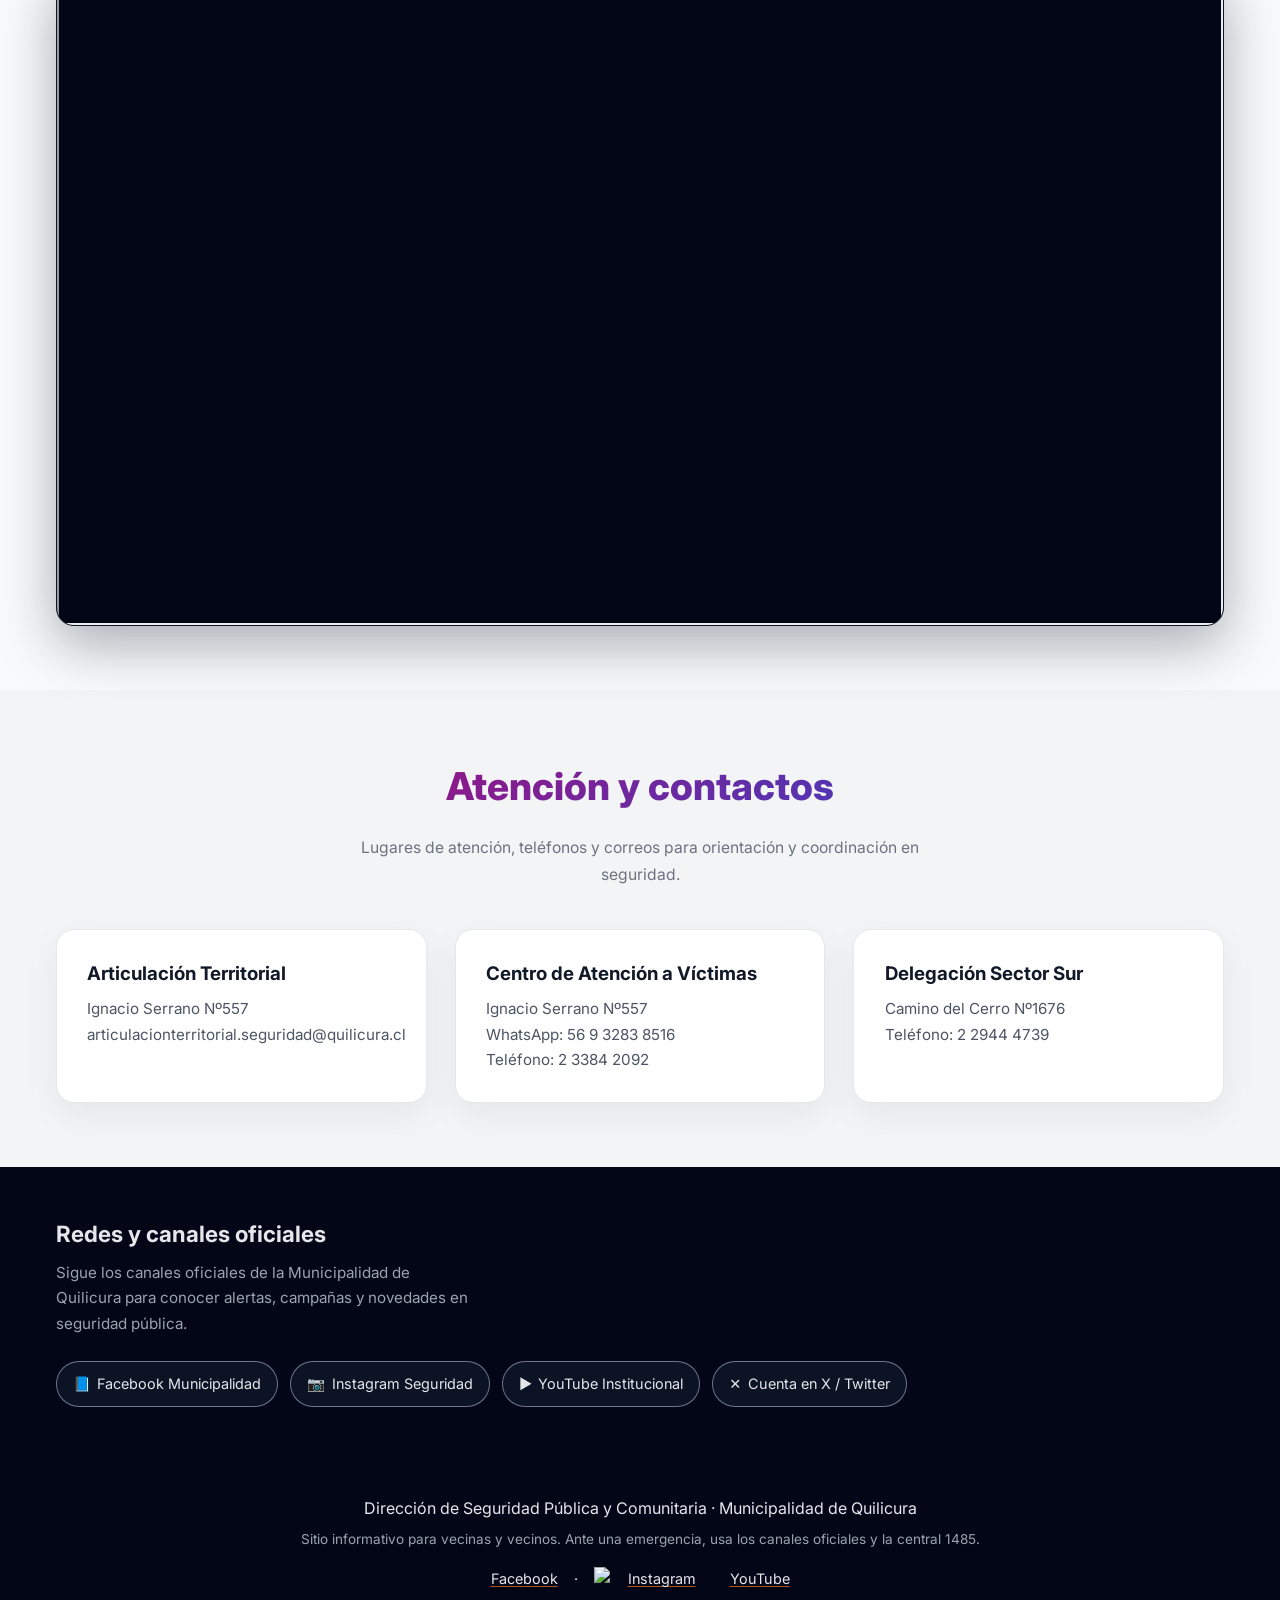
==== commit 06b0de7b: "Update image source in estadisticas section" ====
--- a/index.html
+++ b/index.html
@@ -812,7 +812,7 @@
 
     <section id="estadisticas" class="section tech-section">
       <div class="tech-section-bg">
-        <img src="file-1.jpg" alt="Vista aérea de cobertura territorial en Quilicura">
+        <img src="FOTO NUDO.jpeg" alt="Vista aérea de cobertura territorial en Quilicura">
       </div>
       <div class="tech-section-overlay"></div>
 
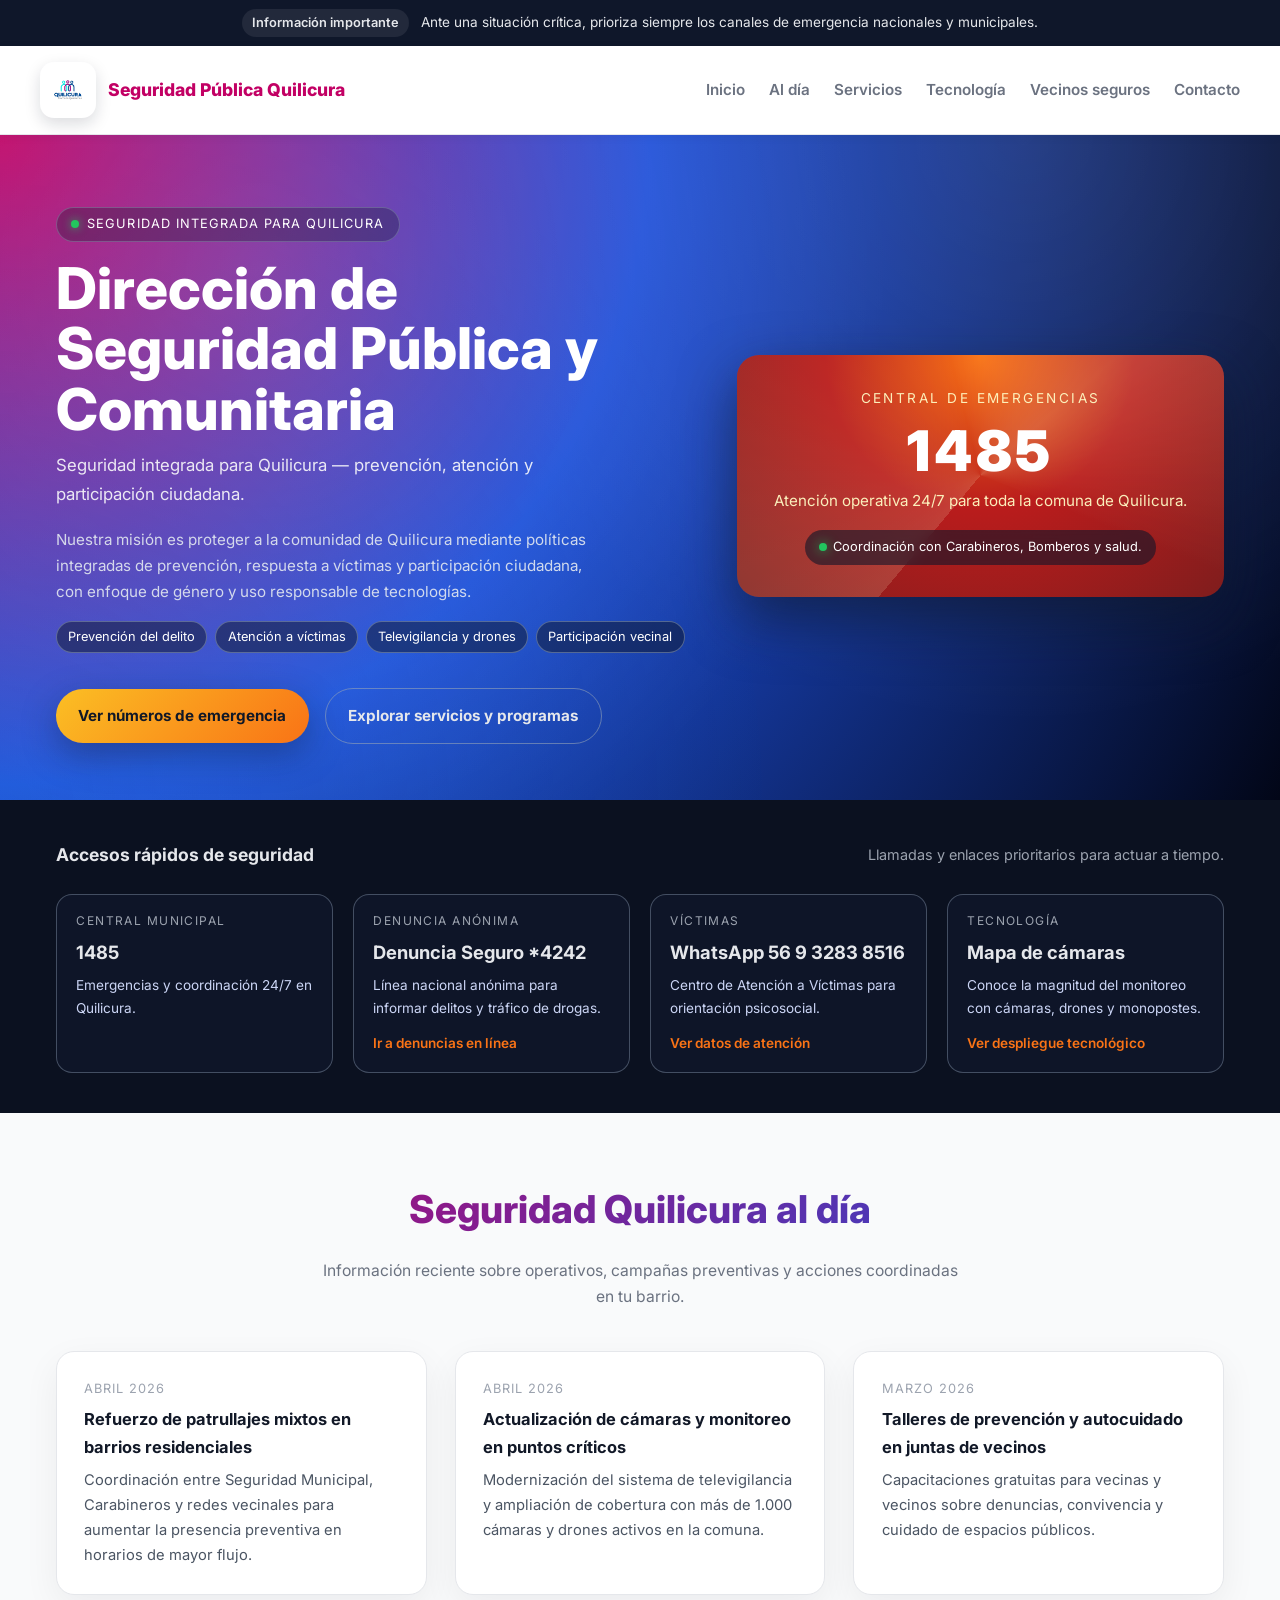
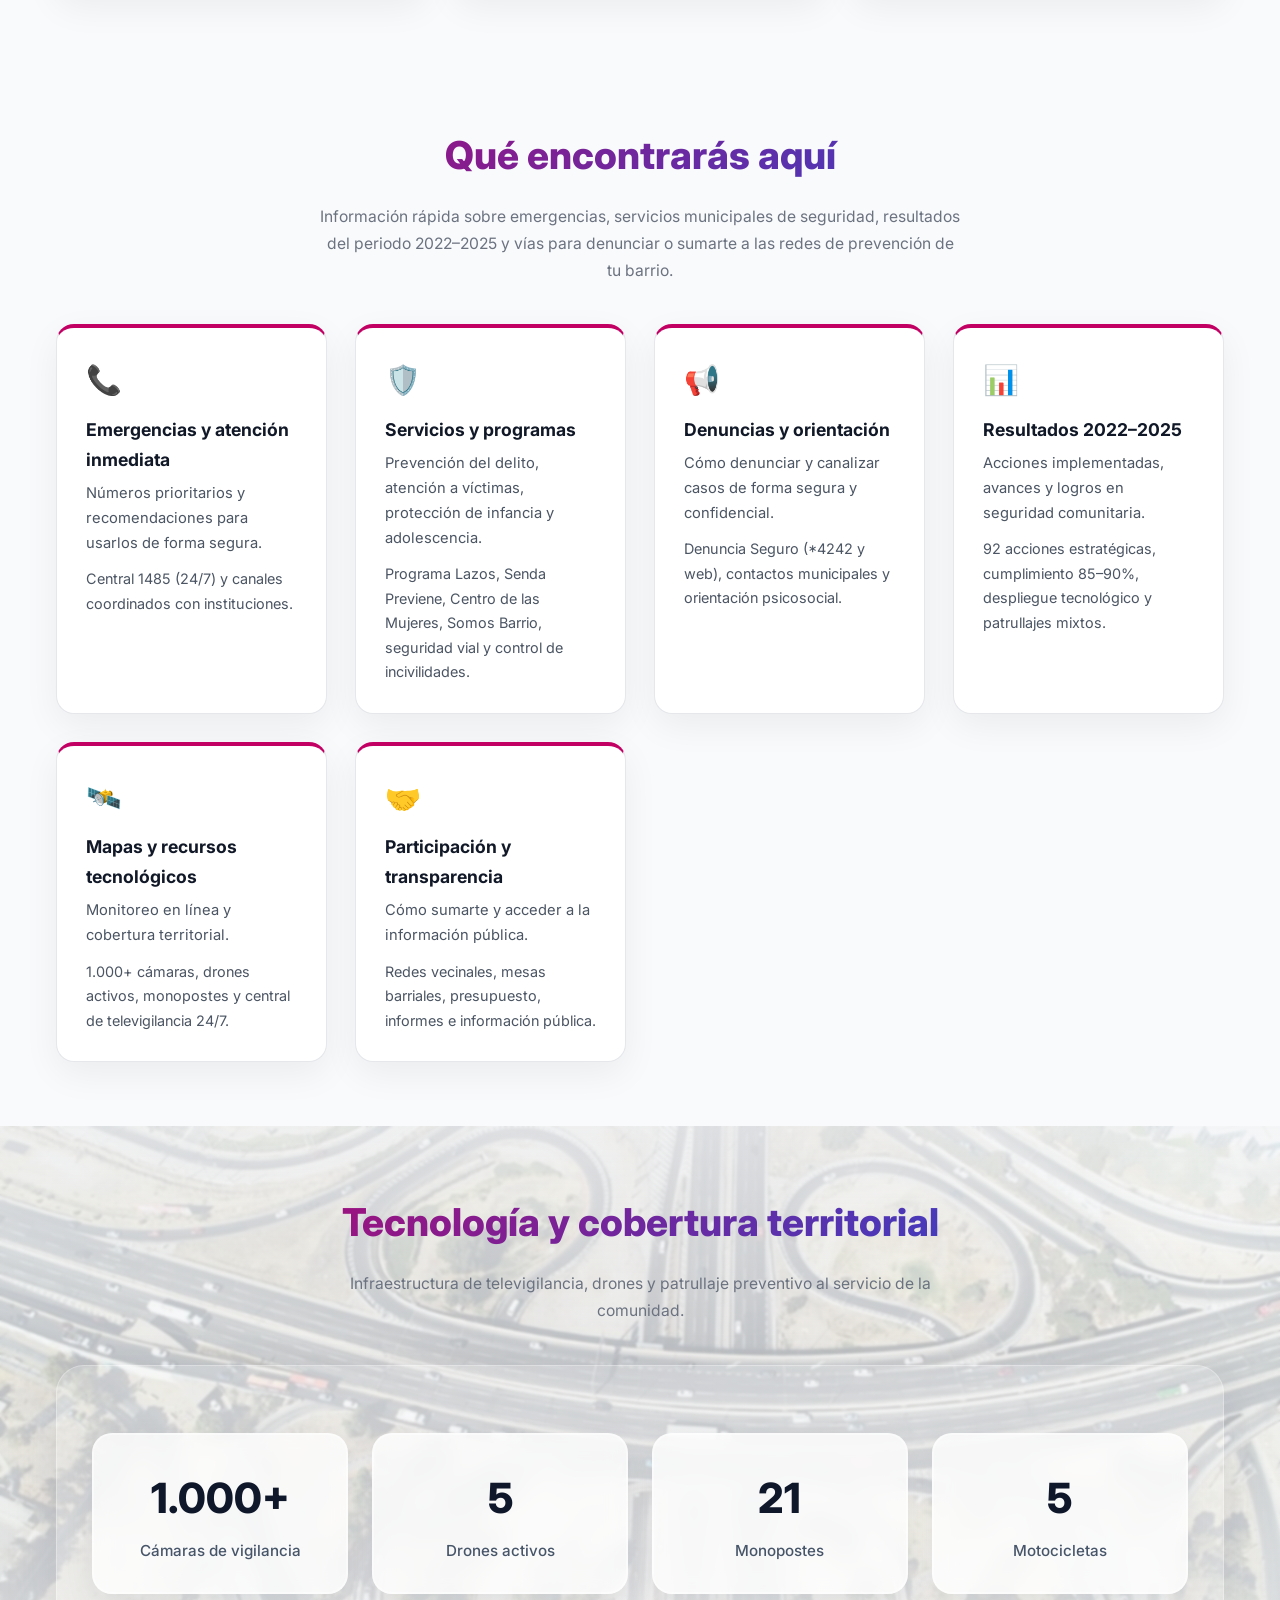
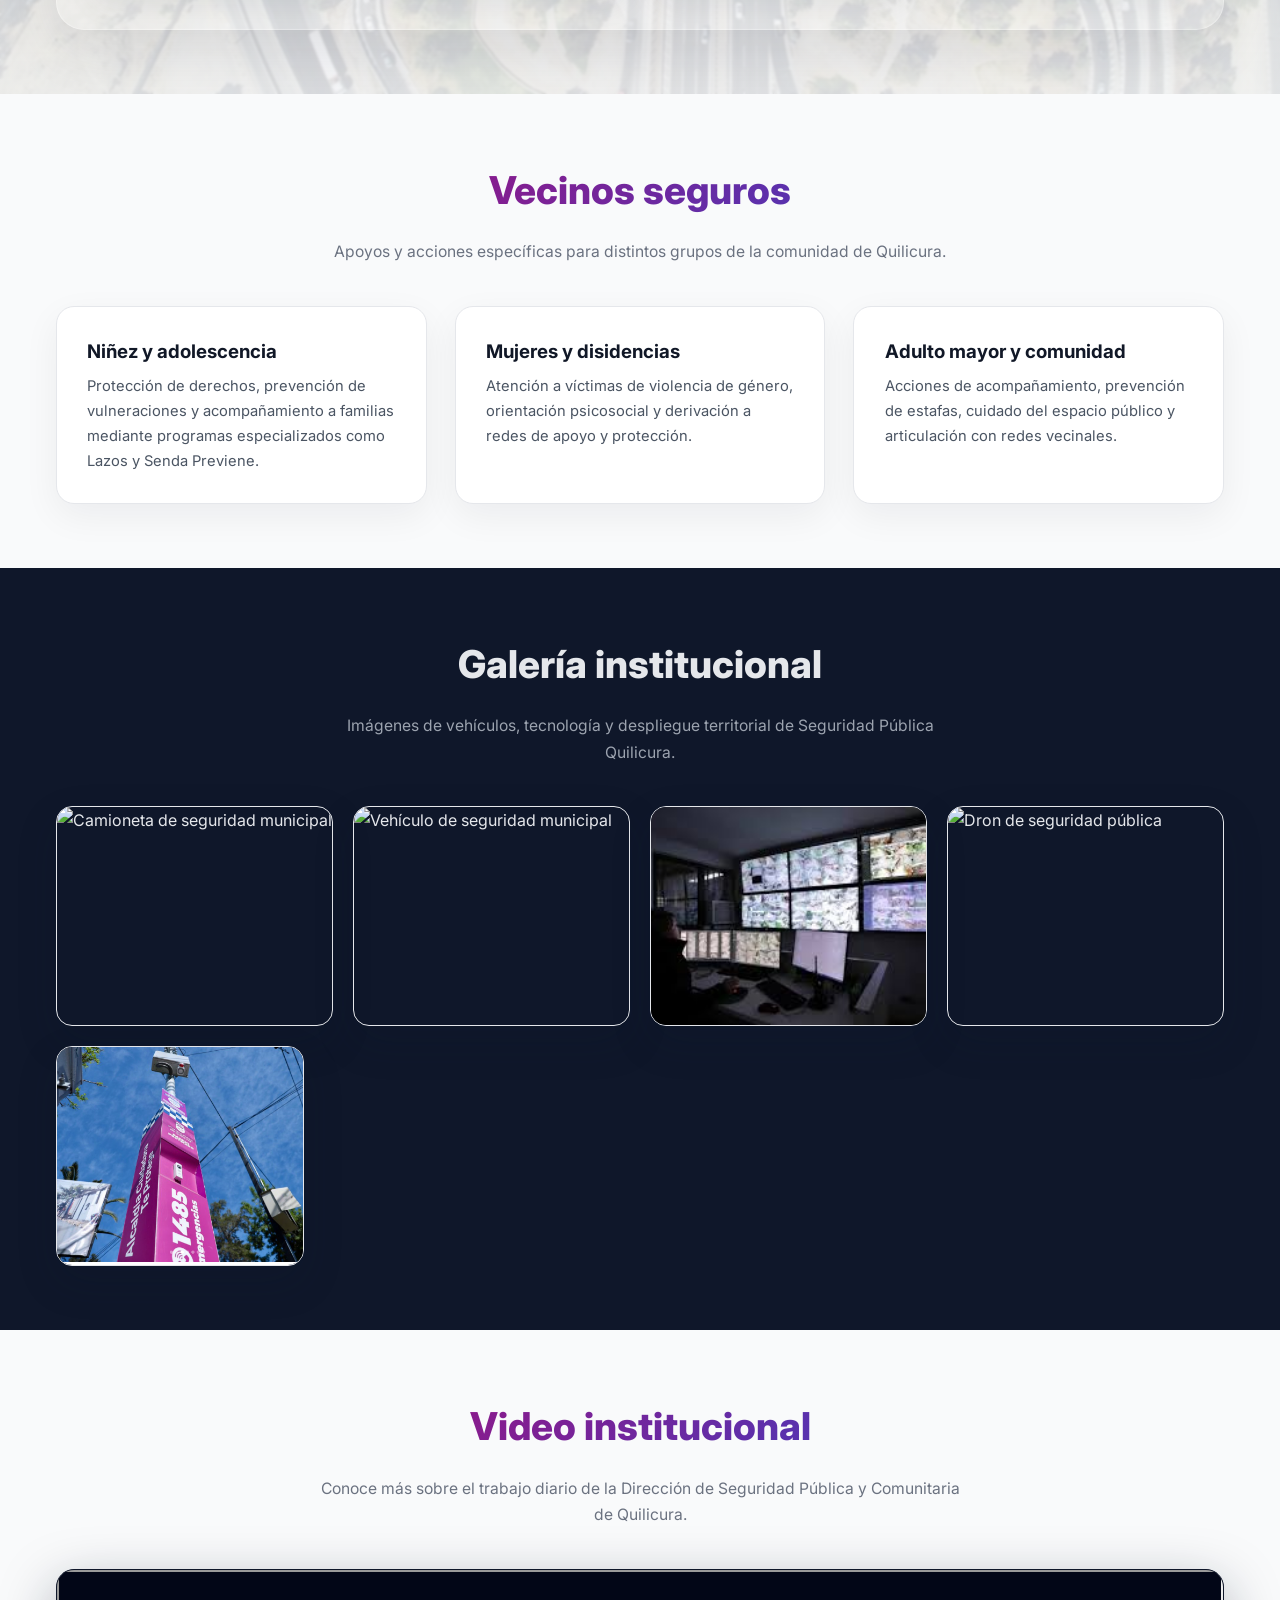
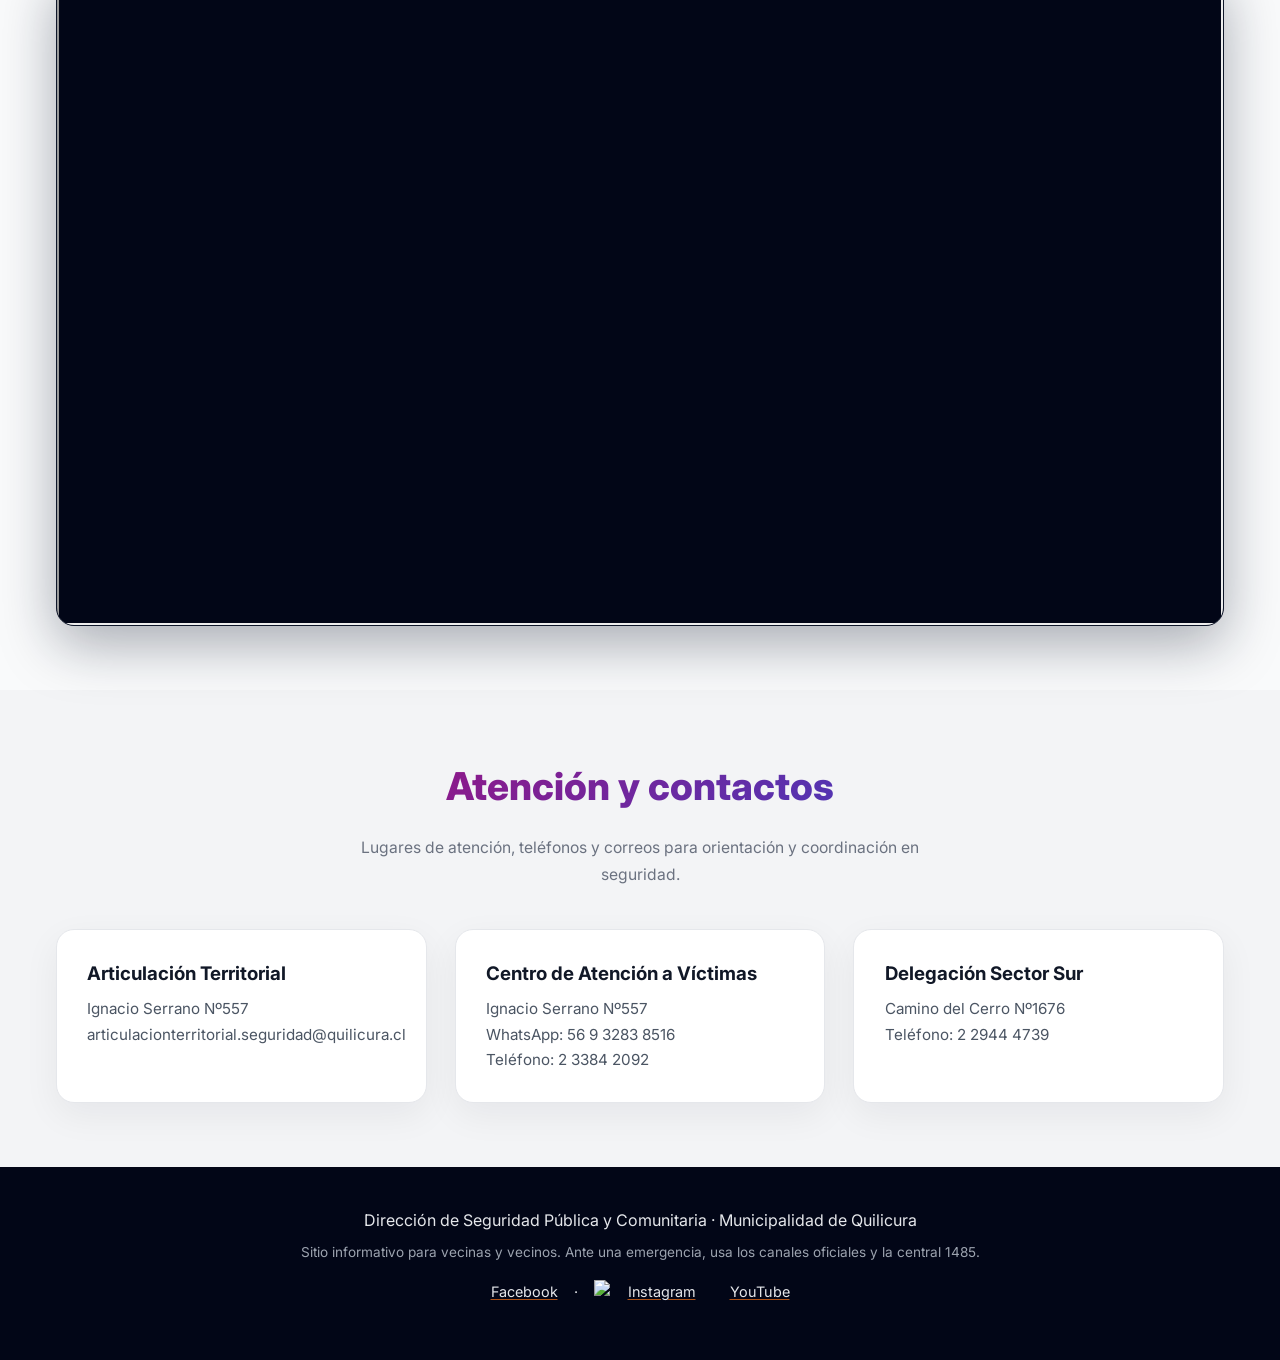
==== commit 37d4146c: "Update index.html" ====
--- a/index.html
+++ b/index.html
@@ -918,29 +918,7 @@
         </div>
       </div>
     </section>
-
-    <section class="social-section">
-      <div class="container social-inner">
-        <div class="social-text">
-          <h3>Redes y canales oficiales</h3>
-          <p>Sigue los canales oficiales de la Municipalidad de Quilicura para conocer alertas, campañas y novedades en seguridad pública.</p>
-        </div>
-        <div class="social-links">
-          <a class="social-pill" href="https://www.facebook.com/" target="_blank" rel="noopener noreferrer">
-            <span>📘</span><span>Facebook Municipalidad</span>
-          </a>
-          <a class="social-pill" href="https://www.instagram.com/" target="_blank" rel="noopener noreferrer">
-            <span>📷</span><span>Instagram Seguridad</span>
-          </a>
-          <a class="social-pill" href="https://www.youtube.com/" target="_blank" rel="noopener noreferrer">
-            <span>▶️</span><span>YouTube Institucional</span>
-          </a>
-          <a class="social-pill" href="https://x.com/" target="_blank" rel="noopener noreferrer">
-            <span>✕</span><span>Cuenta en X / Twitter</span>
-          </a>
-        </div>
-      </div>
-    </section>
+  
   </main>
 
   <footer>
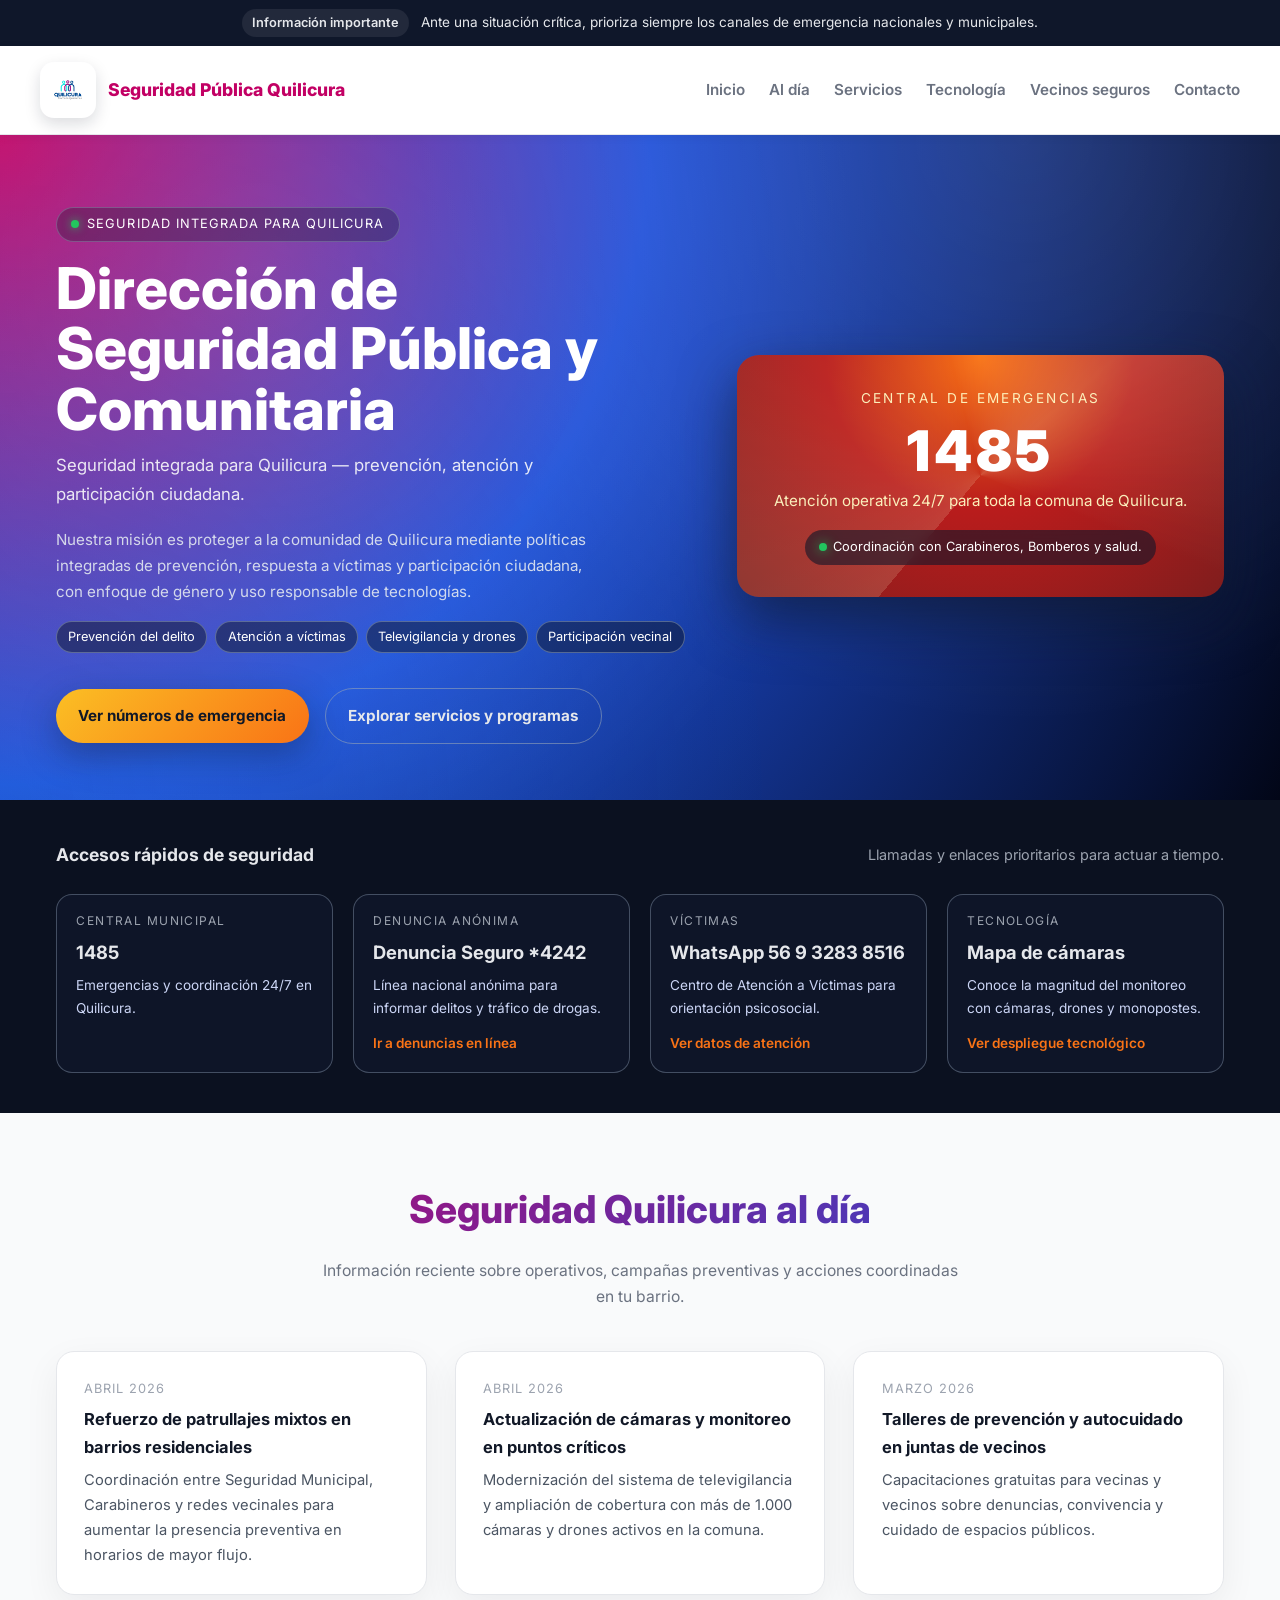
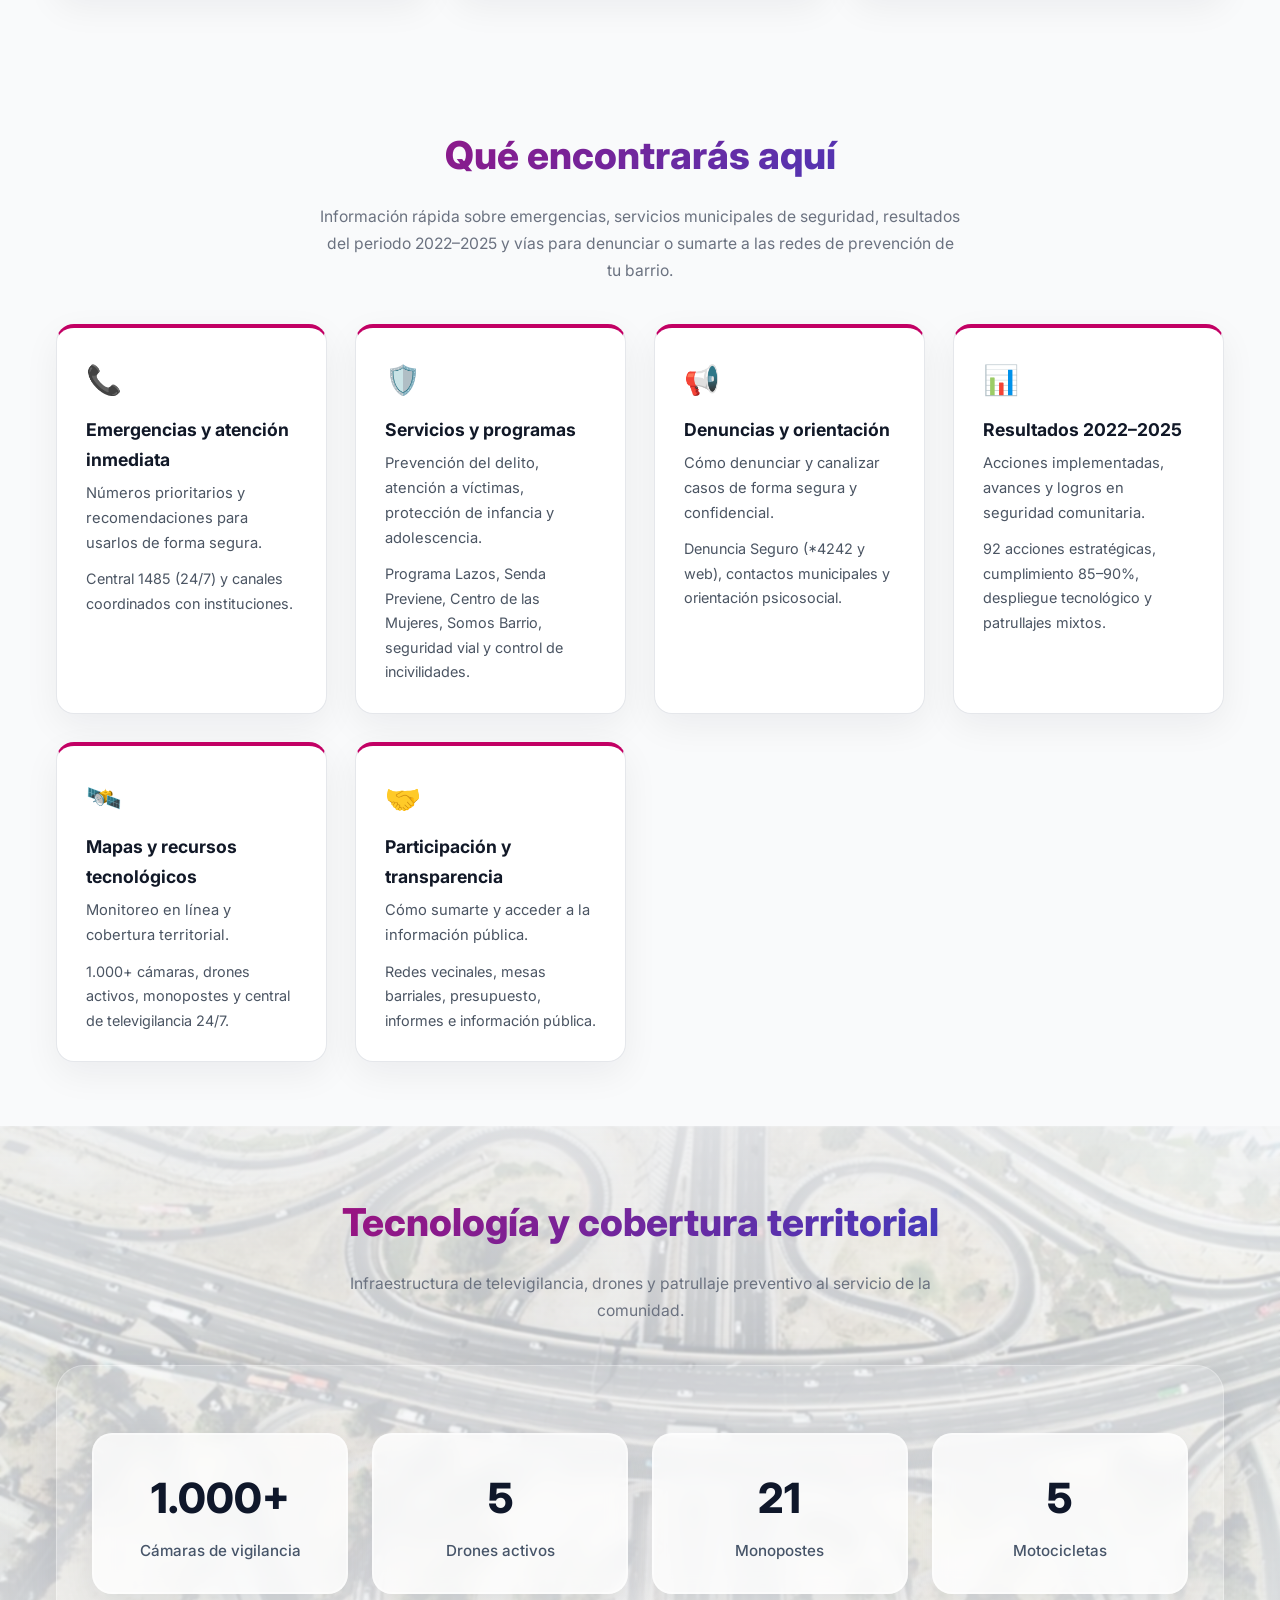
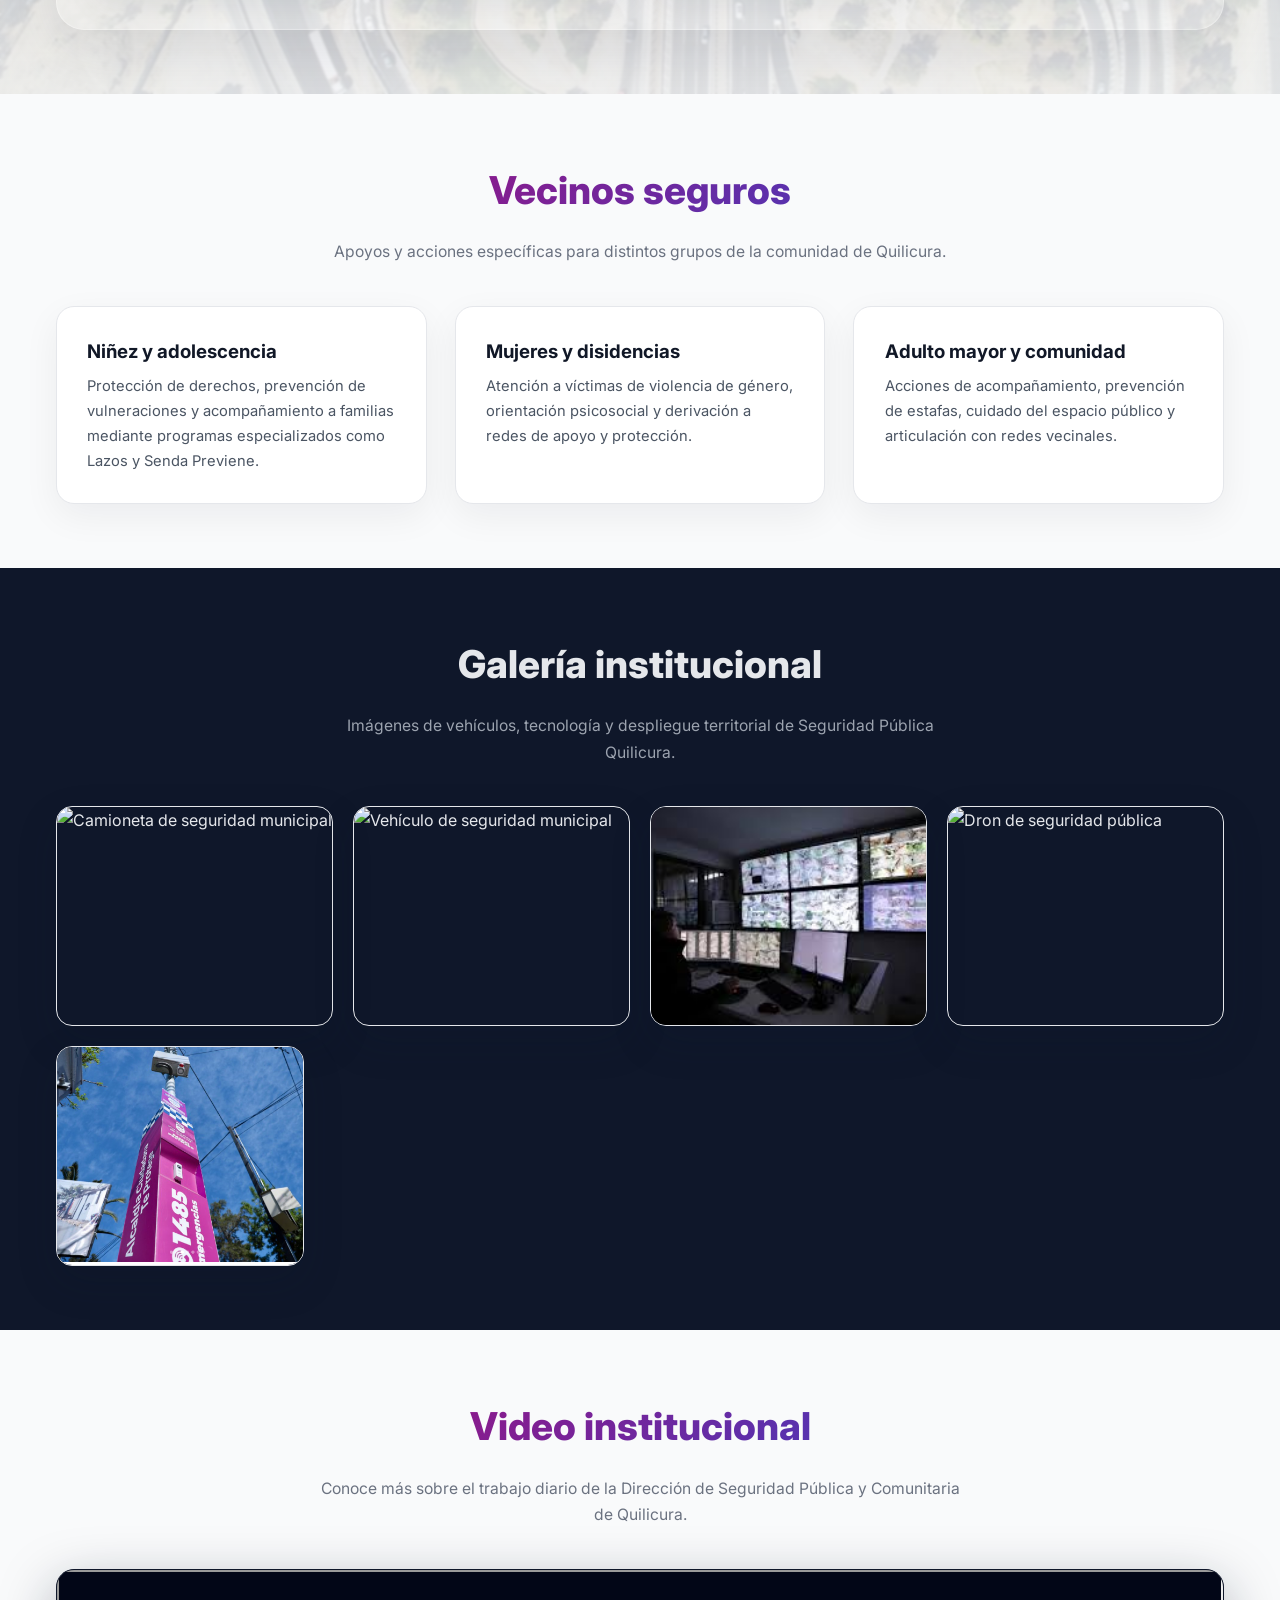
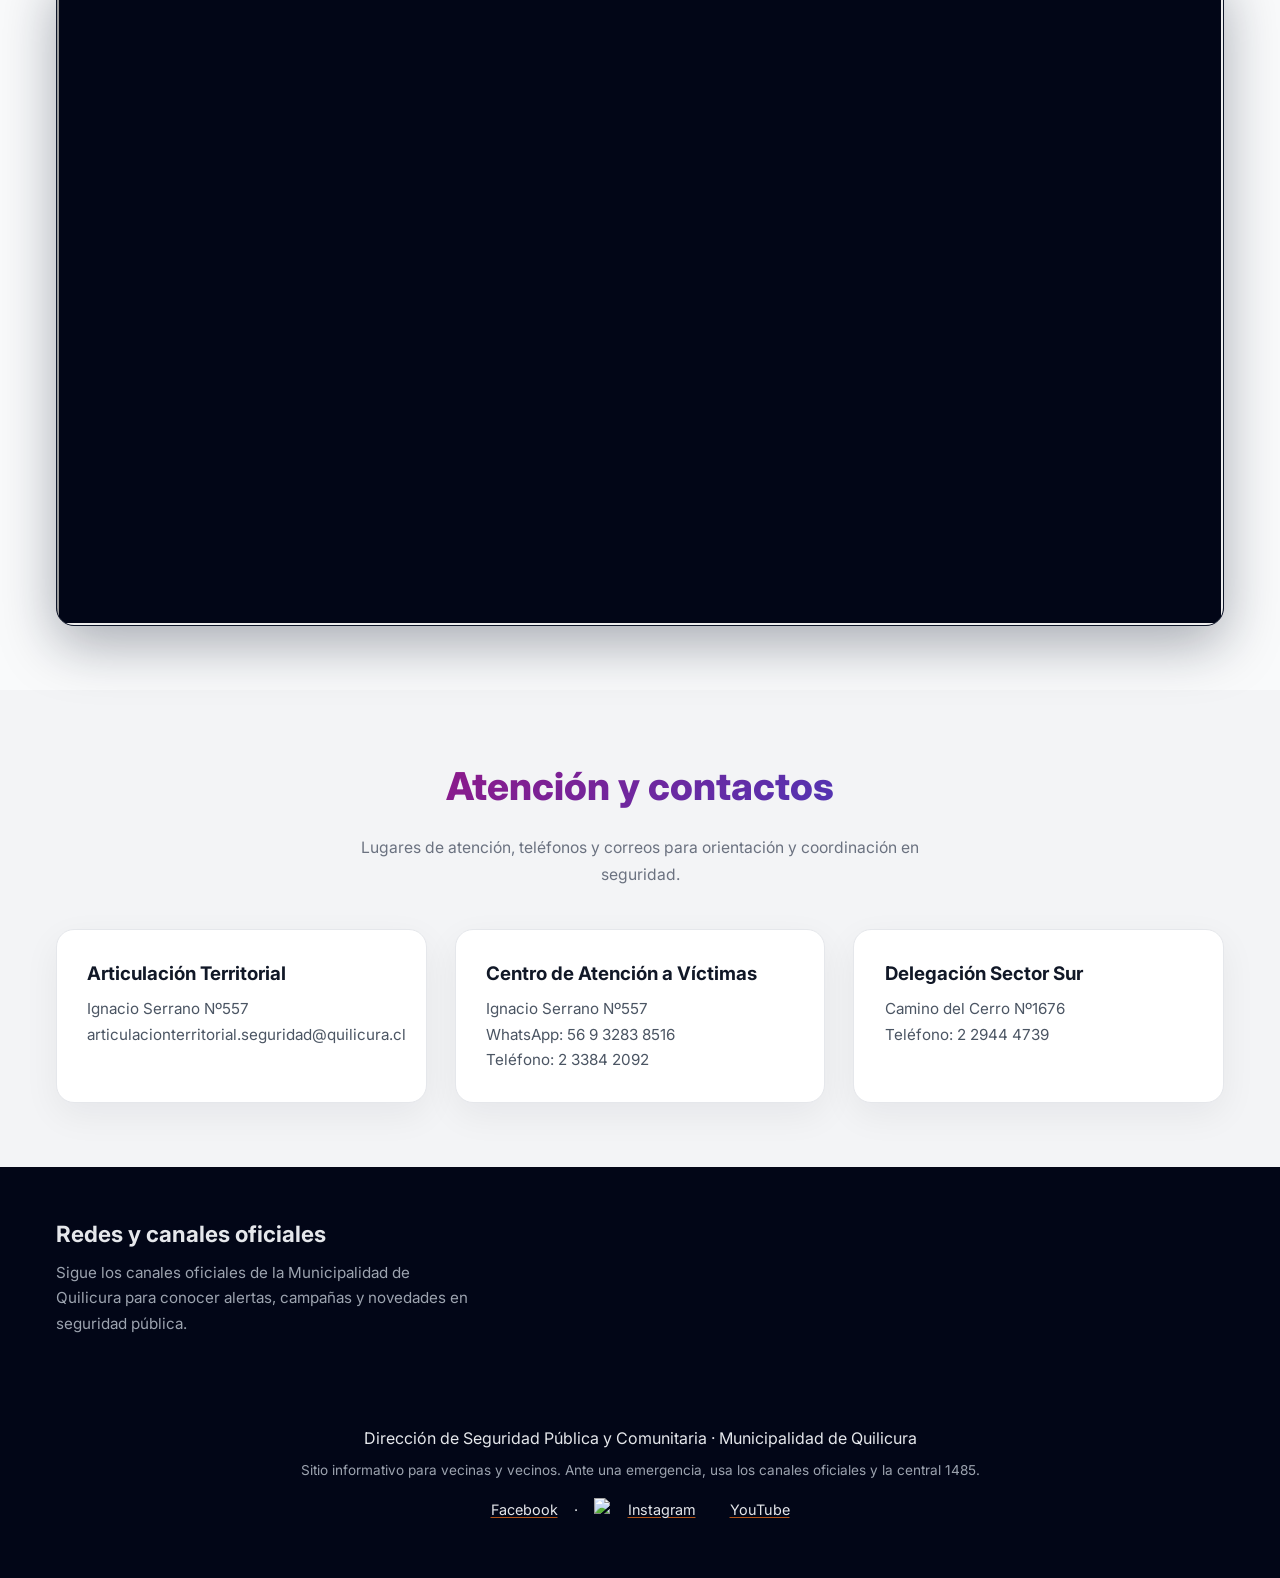
==== commit 258866c8: "Update index.html" ====
--- a/index.html
+++ b/index.html
@@ -918,7 +918,15 @@
         </div>
       </div>
     </section>
-  
+
+    <section class="social-section">
+      <div class="container social-inner">
+        <div class="social-text">
+          <h3>Redes y canales oficiales</h3>
+          <p>Sigue los canales oficiales de la Municipalidad de Quilicura para conocer alertas, campañas y novedades en seguridad pública.</p>
+   </div>
+      </div>
+    </section>
   </main>
 
   <footer>
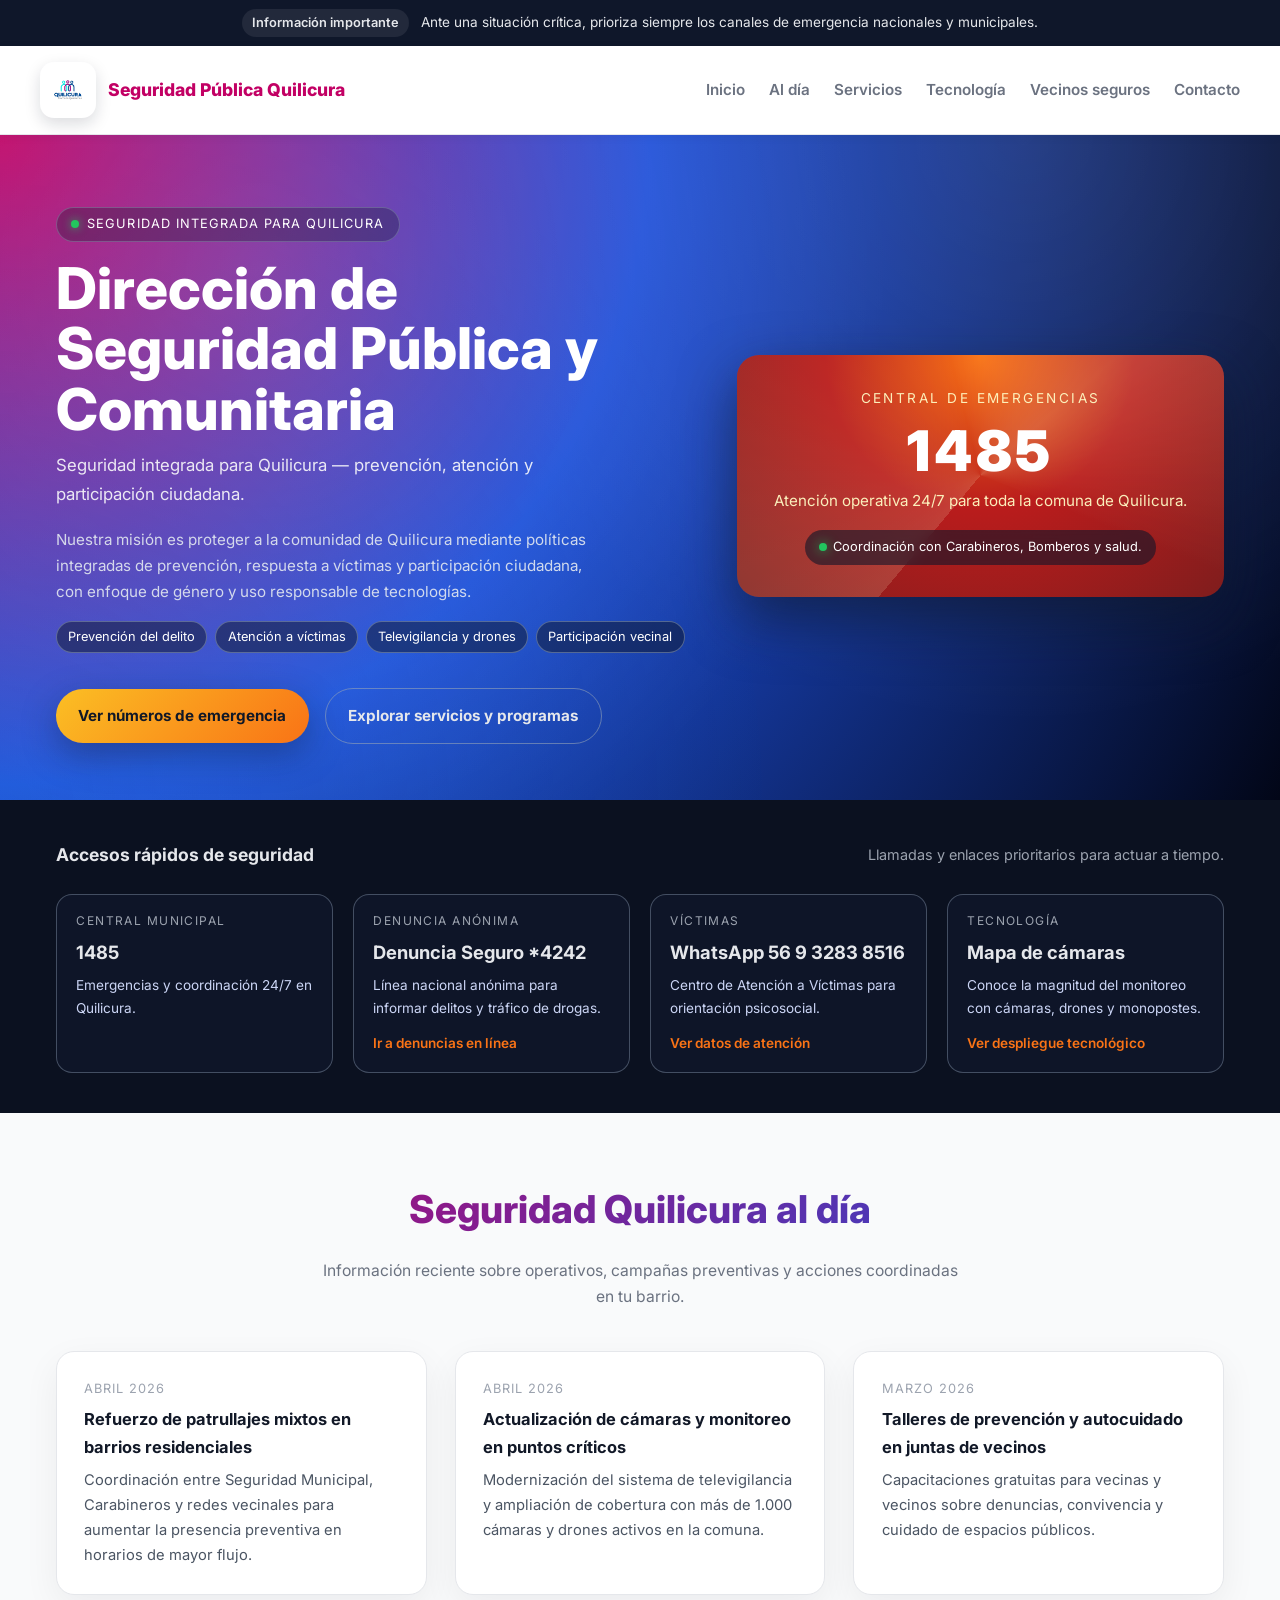
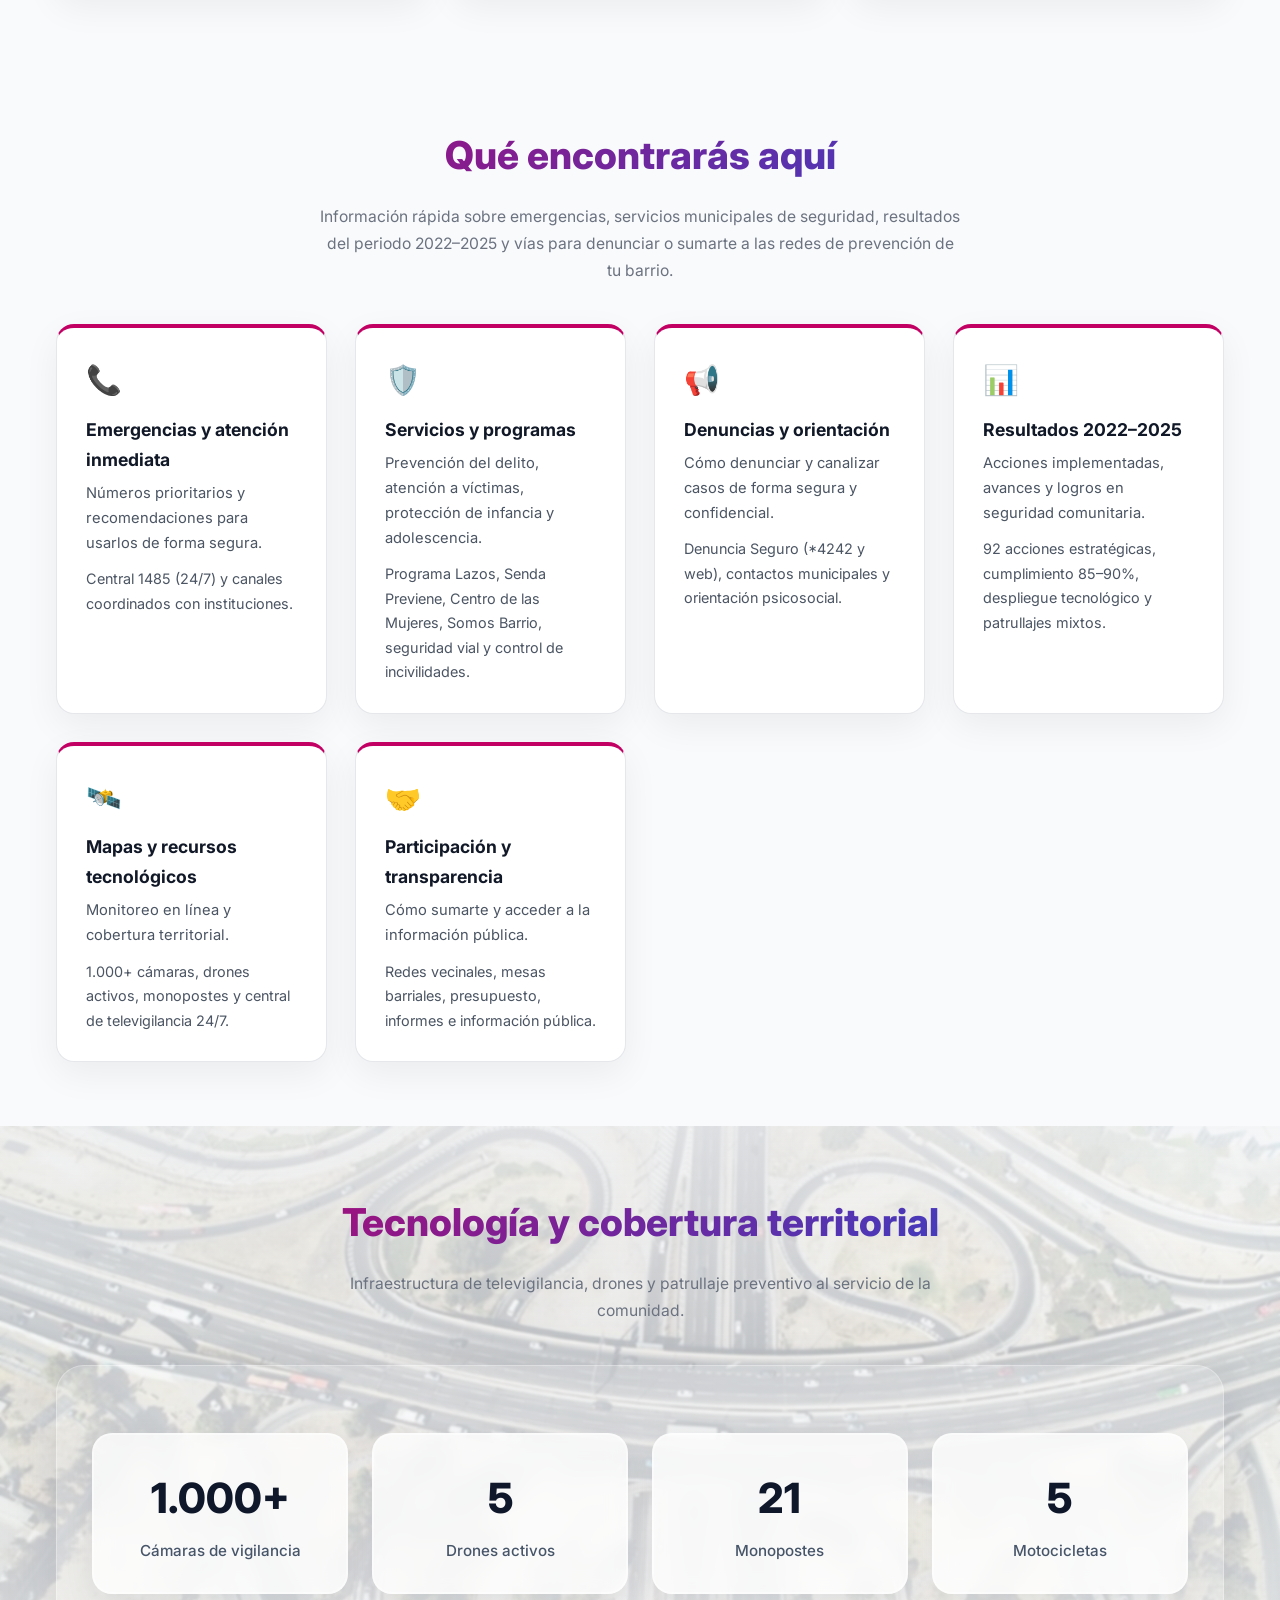
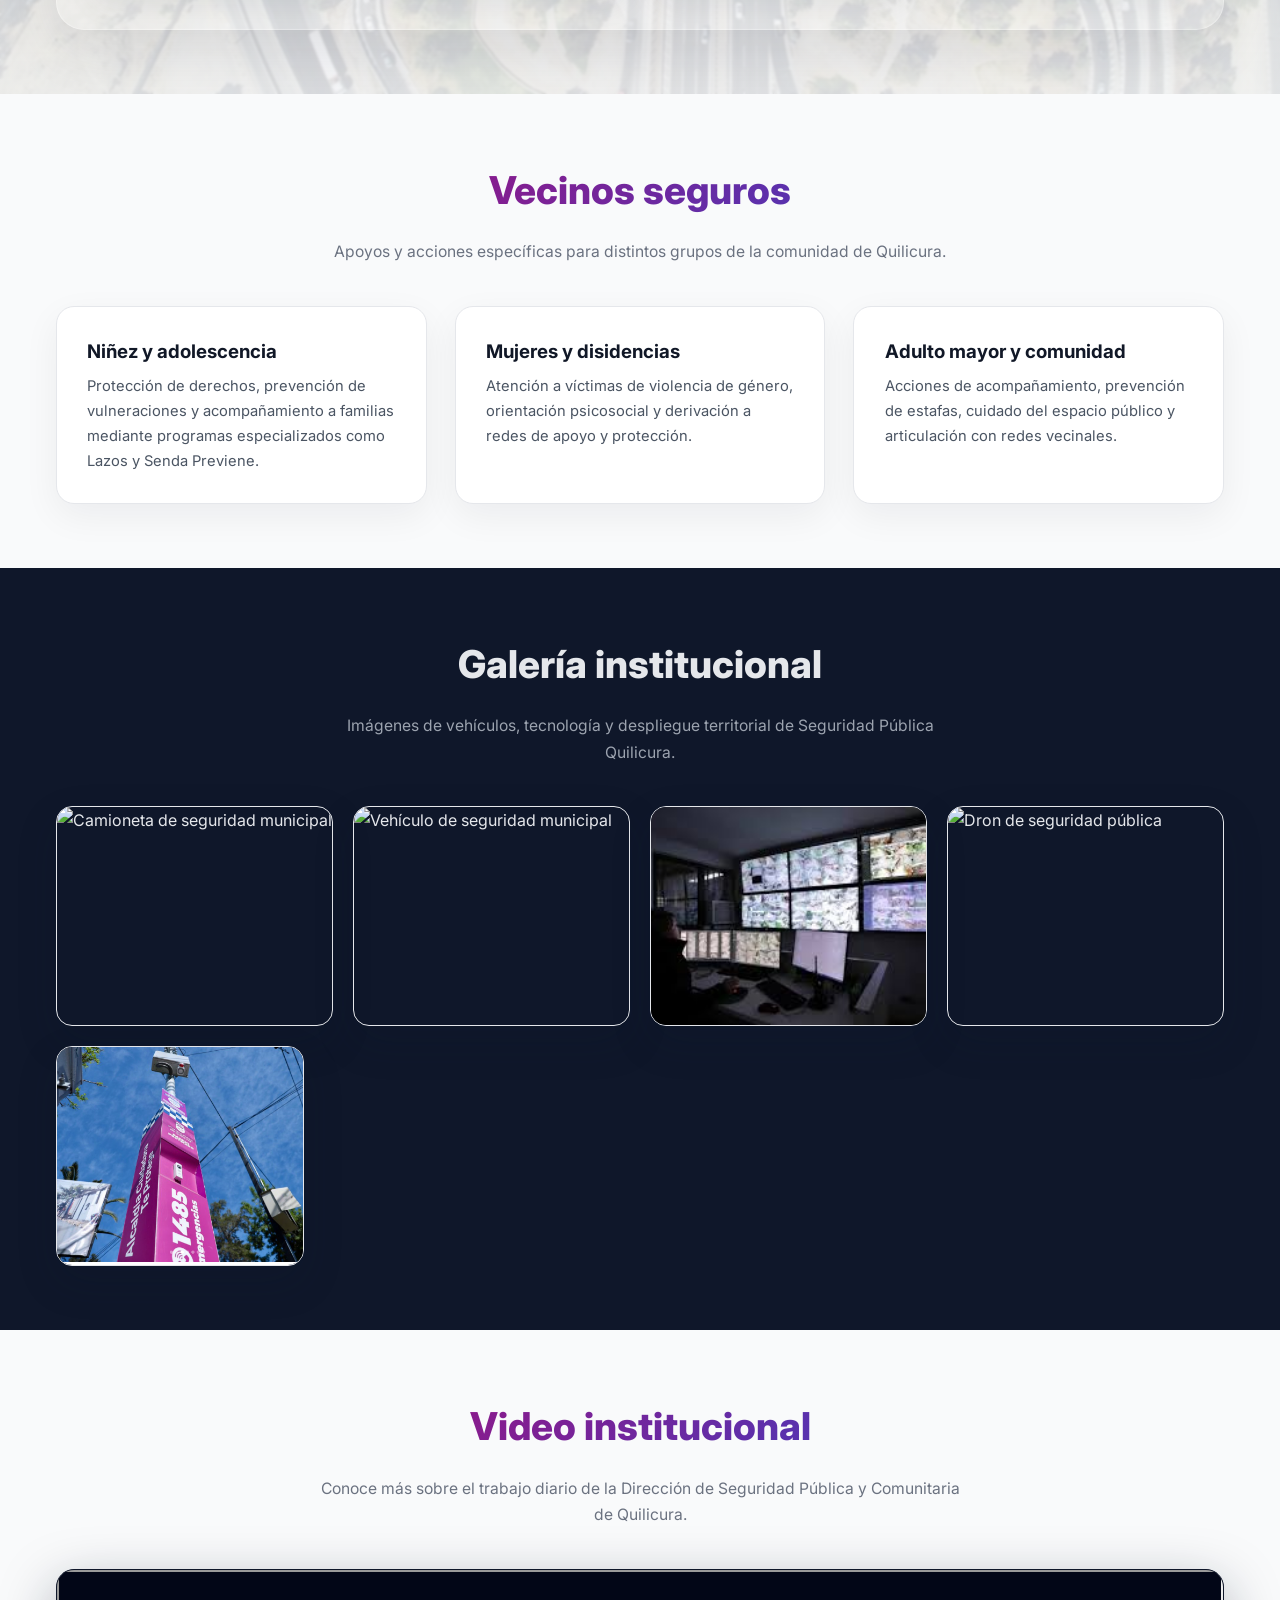
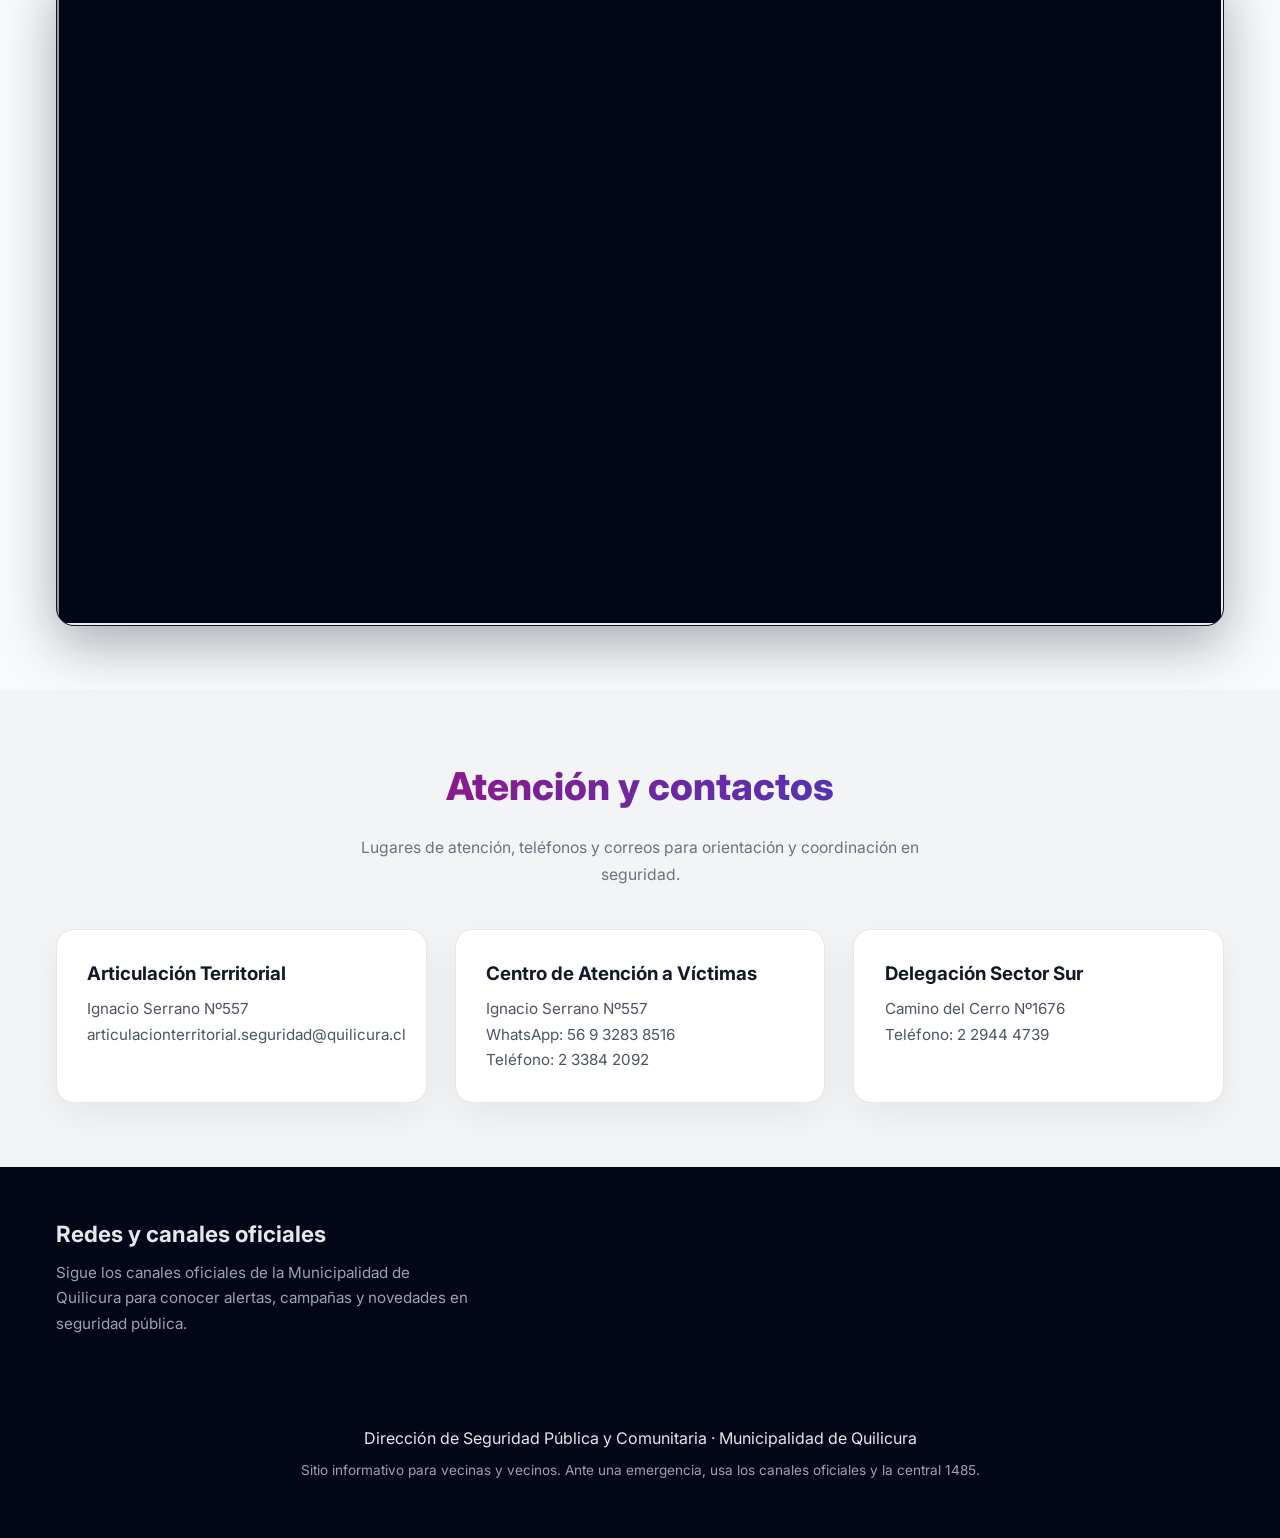
==== commit 5c83dd2c: "Remove social media links from footer Removed social media links from the footer." ====
--- a/index.html
+++ b/index.html
@@ -933,17 +933,7 @@
     <div class="container">
       <p>Dirección de Seguridad Pública y Comunitaria · Municipalidad de Quilicura</p>
       <p style="font-size:0.85rem; color:#9ca3af; margin-top:0.4rem;">Sitio informativo para vecinas y vecinos. Ante una emergencia, usa los canales oficiales y la central 1485.</p>
-
-      <div class="footer-social-row">
-        <a href="https://www.facebook.com/" target="_blank" rel="noopener noreferrer">Facebook</a>
-        <span>·</span>
-        <div class="instagram-box">
-          <a href="https://www.instagram.com/muniquilicura/?hl=es-la" target="_blank" rel="noopener noreferrer" title="Instagram">
-            <img src="https://www.ww2.muniquilicura.cl/wp-content/uploads/2021/09/Instagram-Icon.png" alt="Instagram" class="instagram-img">
-          </a>
-        </div>
-        <a href="https://www.youtube.com/" target="_blank" rel="noopener noreferrer">YouTube</a>
-      </div>
+   
     </div>
   </footer>
 
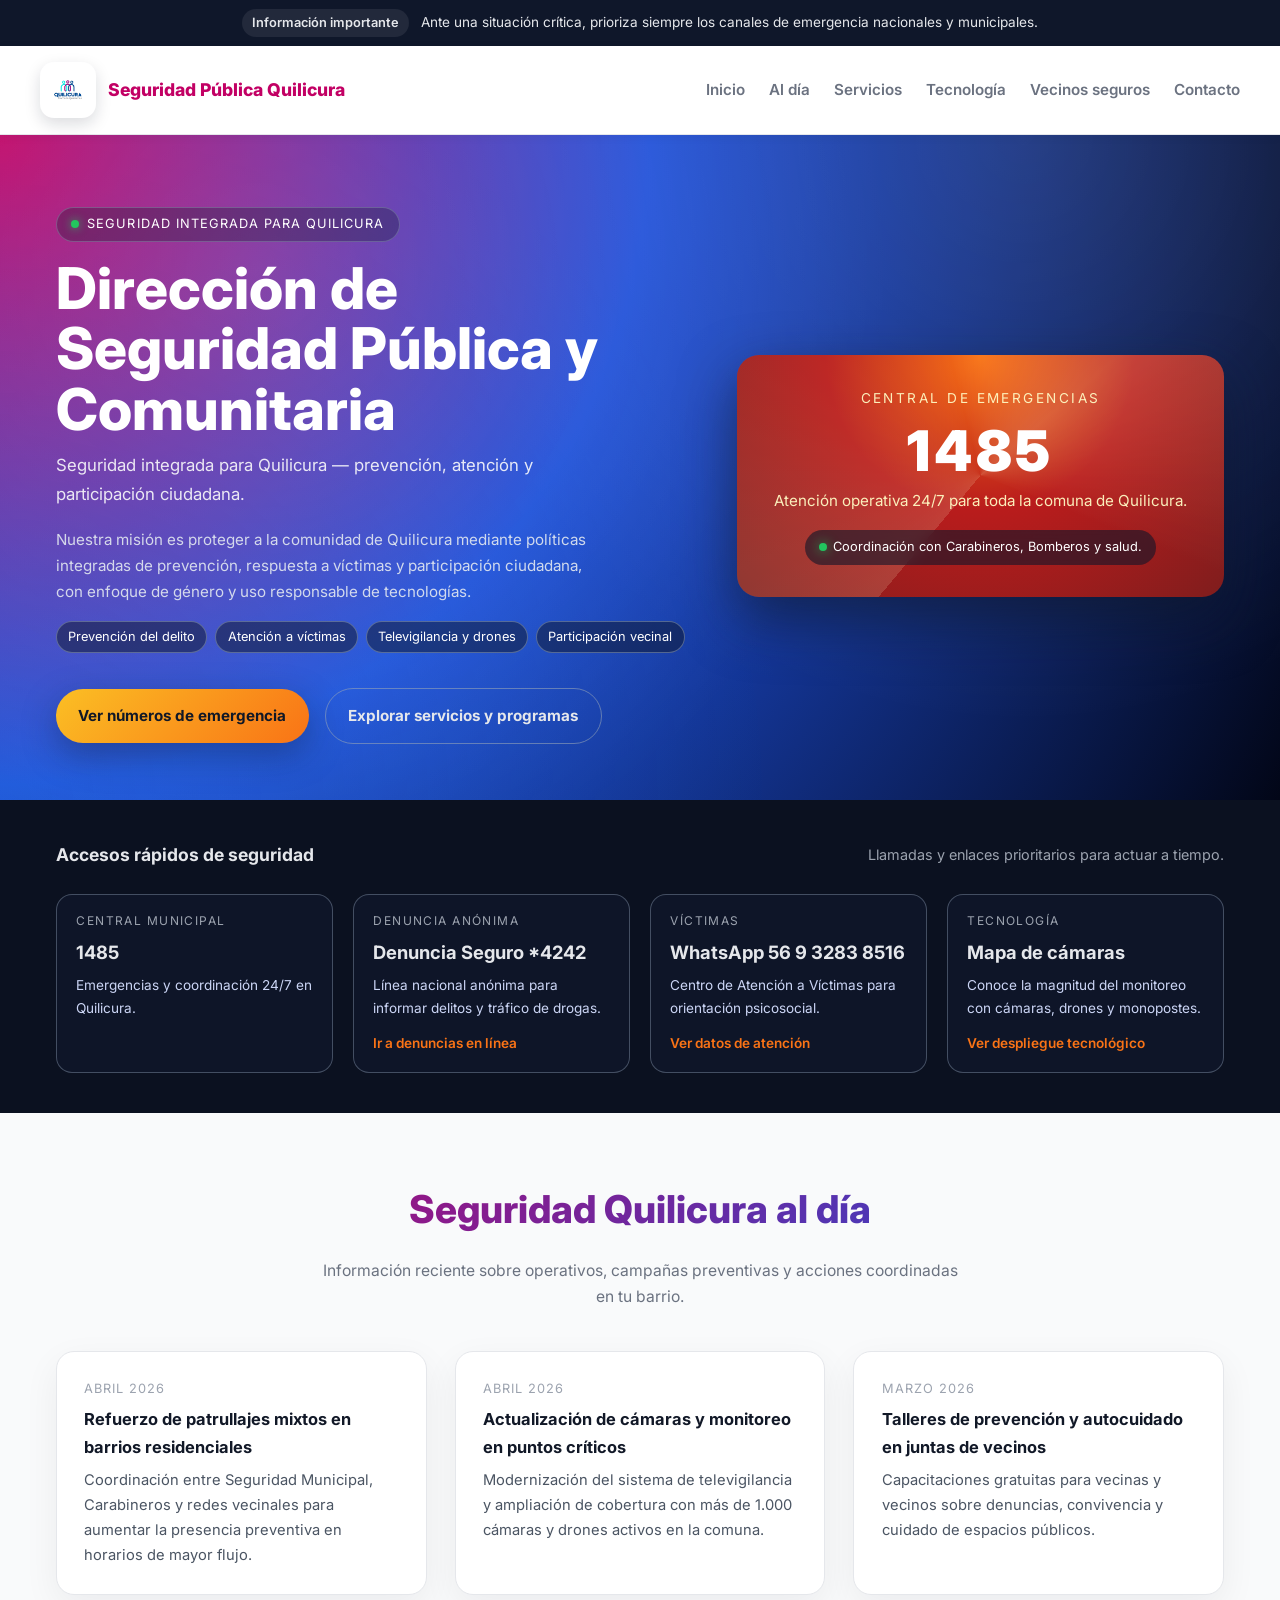
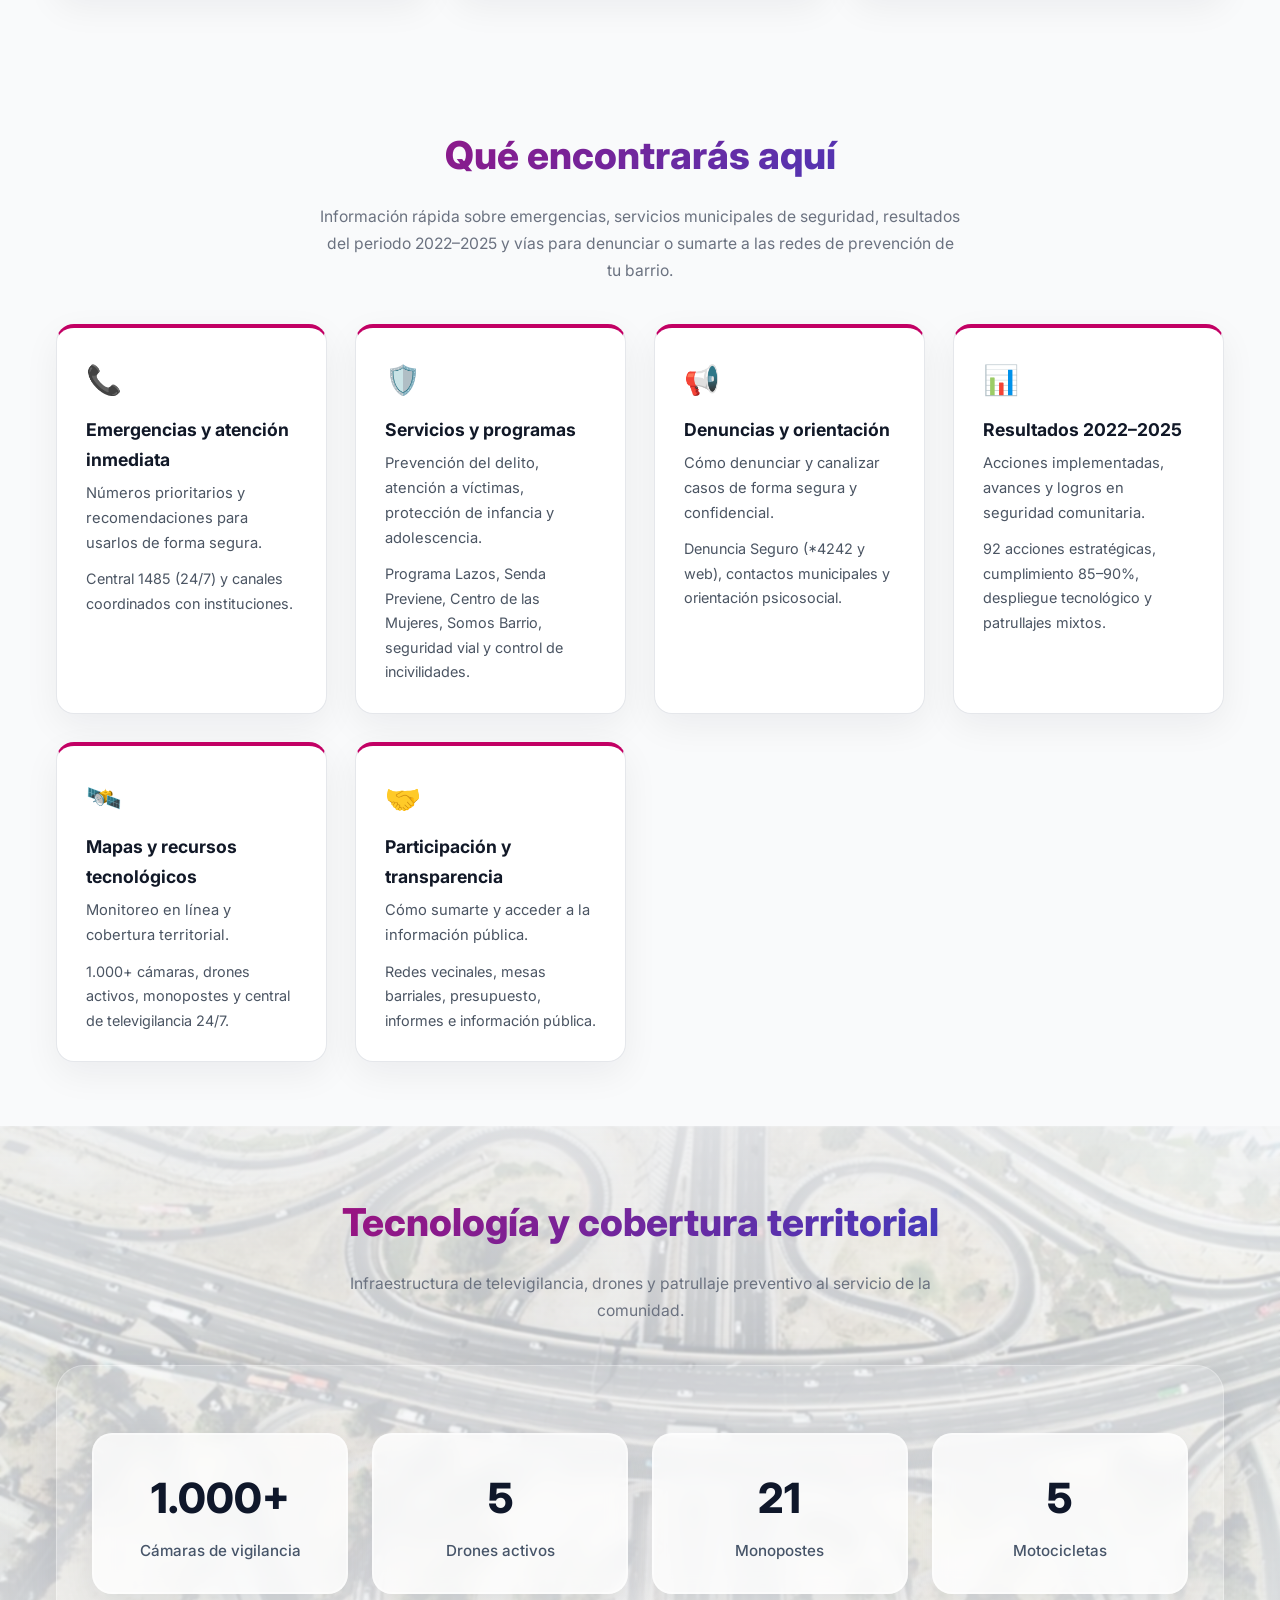
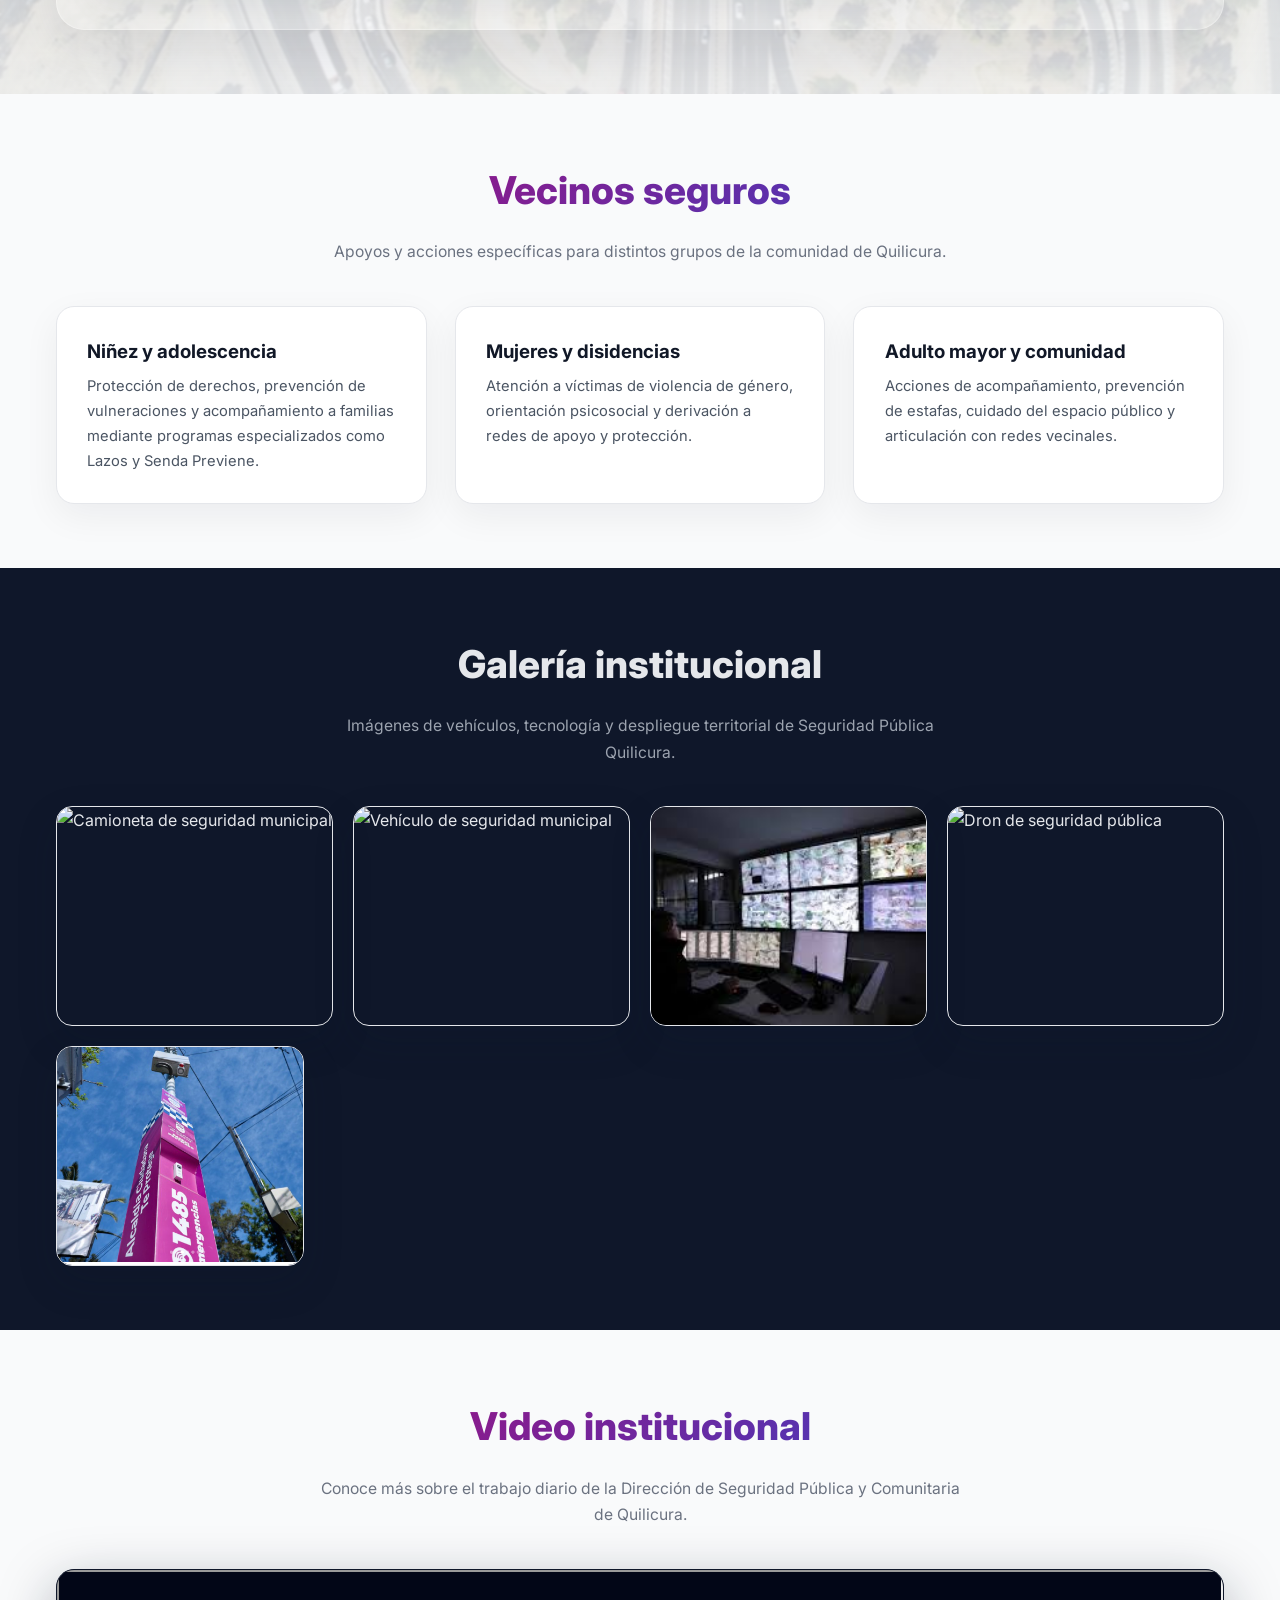
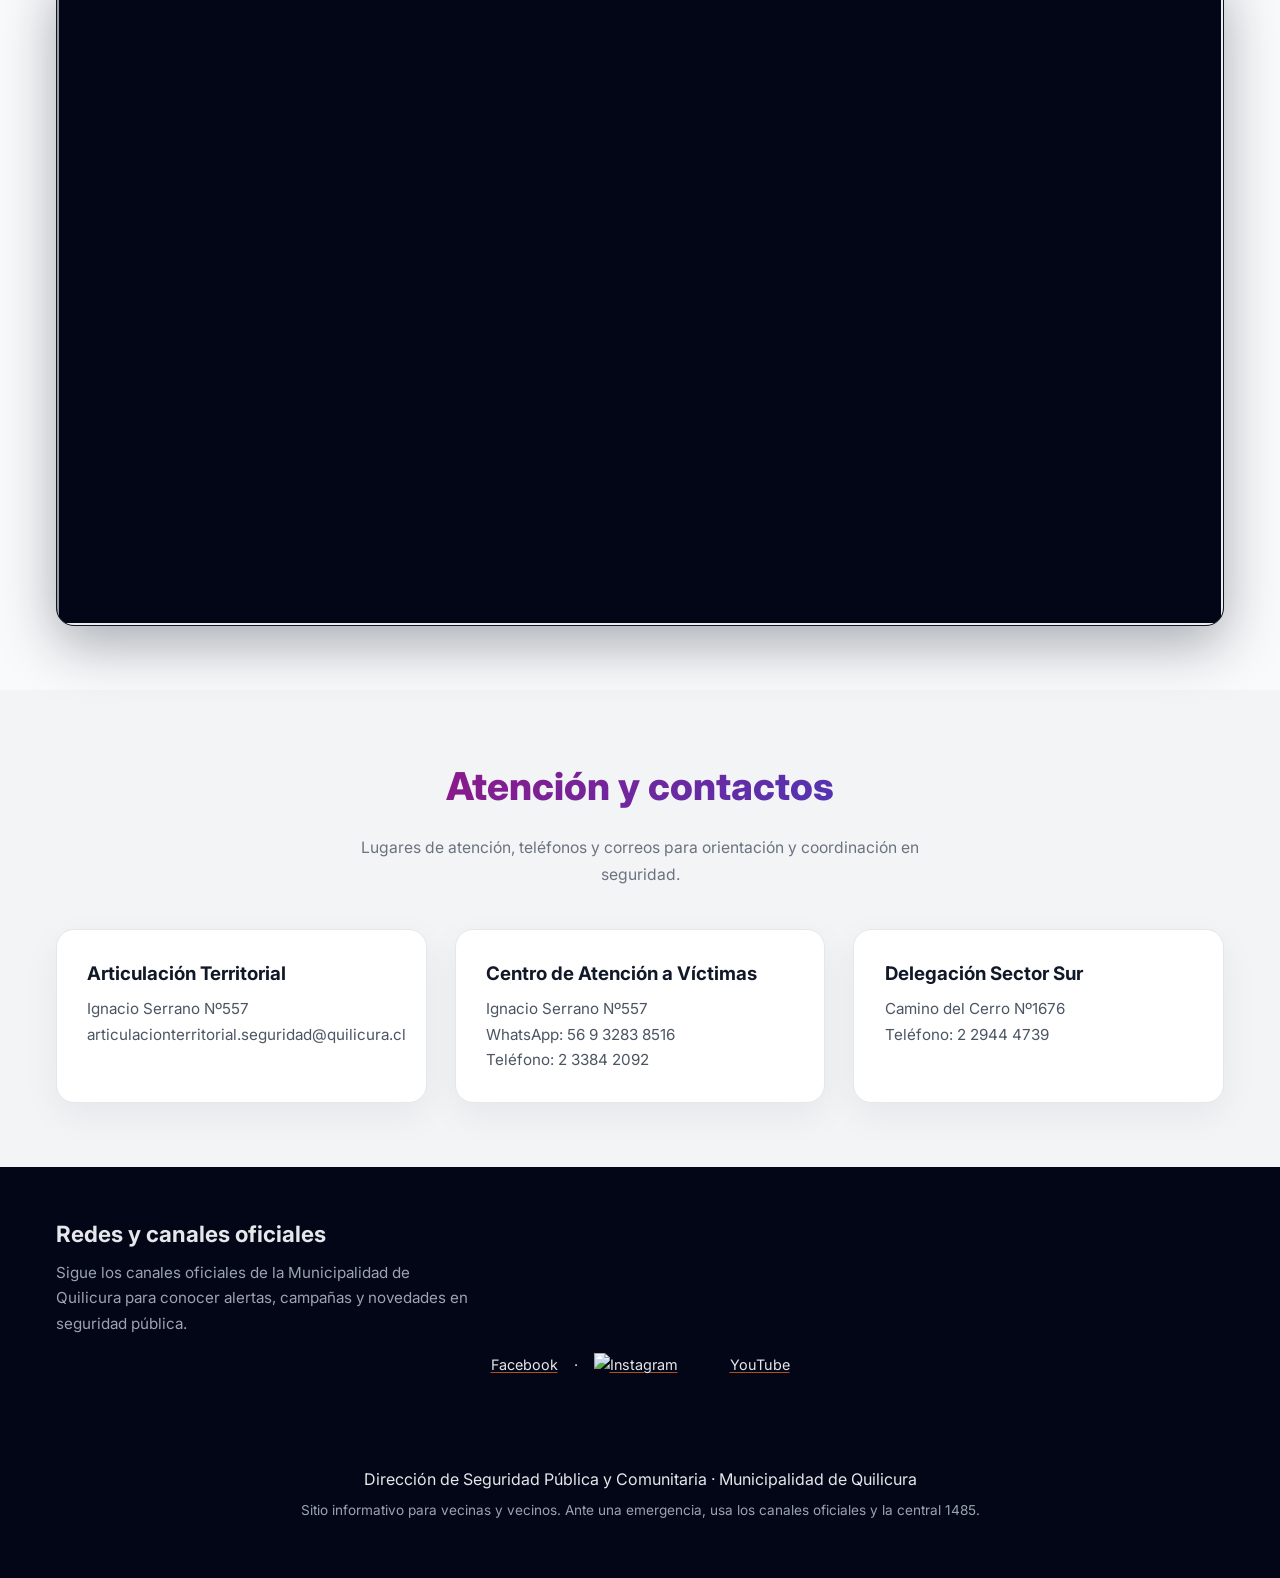
==== commit db504cee: "Update index.html" ====
--- a/index.html
+++ b/index.html
@@ -926,6 +926,16 @@
           <p>Sigue los canales oficiales de la Municipalidad de Quilicura para conocer alertas, campañas y novedades en seguridad pública.</p>
    </div>
       </div>
+ <div class="footer-social-row">
+        <a href="https://www.facebook.com/" target="_blank" rel="noopener noreferrer">Facebook</a>
+        <span>·</span>
+        <div class="instagram-box">
+          <a href="https://www.instagram.com/muniquilicura/?hl=es-la" target="_blank" rel="noopener noreferrer" title="Instagram">
+            <img src="https://www.ww2.muniquilicura.cl/wp-content/uploads/2021/09/Instagram-Icon.png" alt="Instagram" class="instagram-img">
+          </a>
+        </div>
+        <a href="https://www.youtube.com/" target="_blank" rel="noopener noreferrer">YouTube</a>
+      </div>
     </section>
   </main>
 
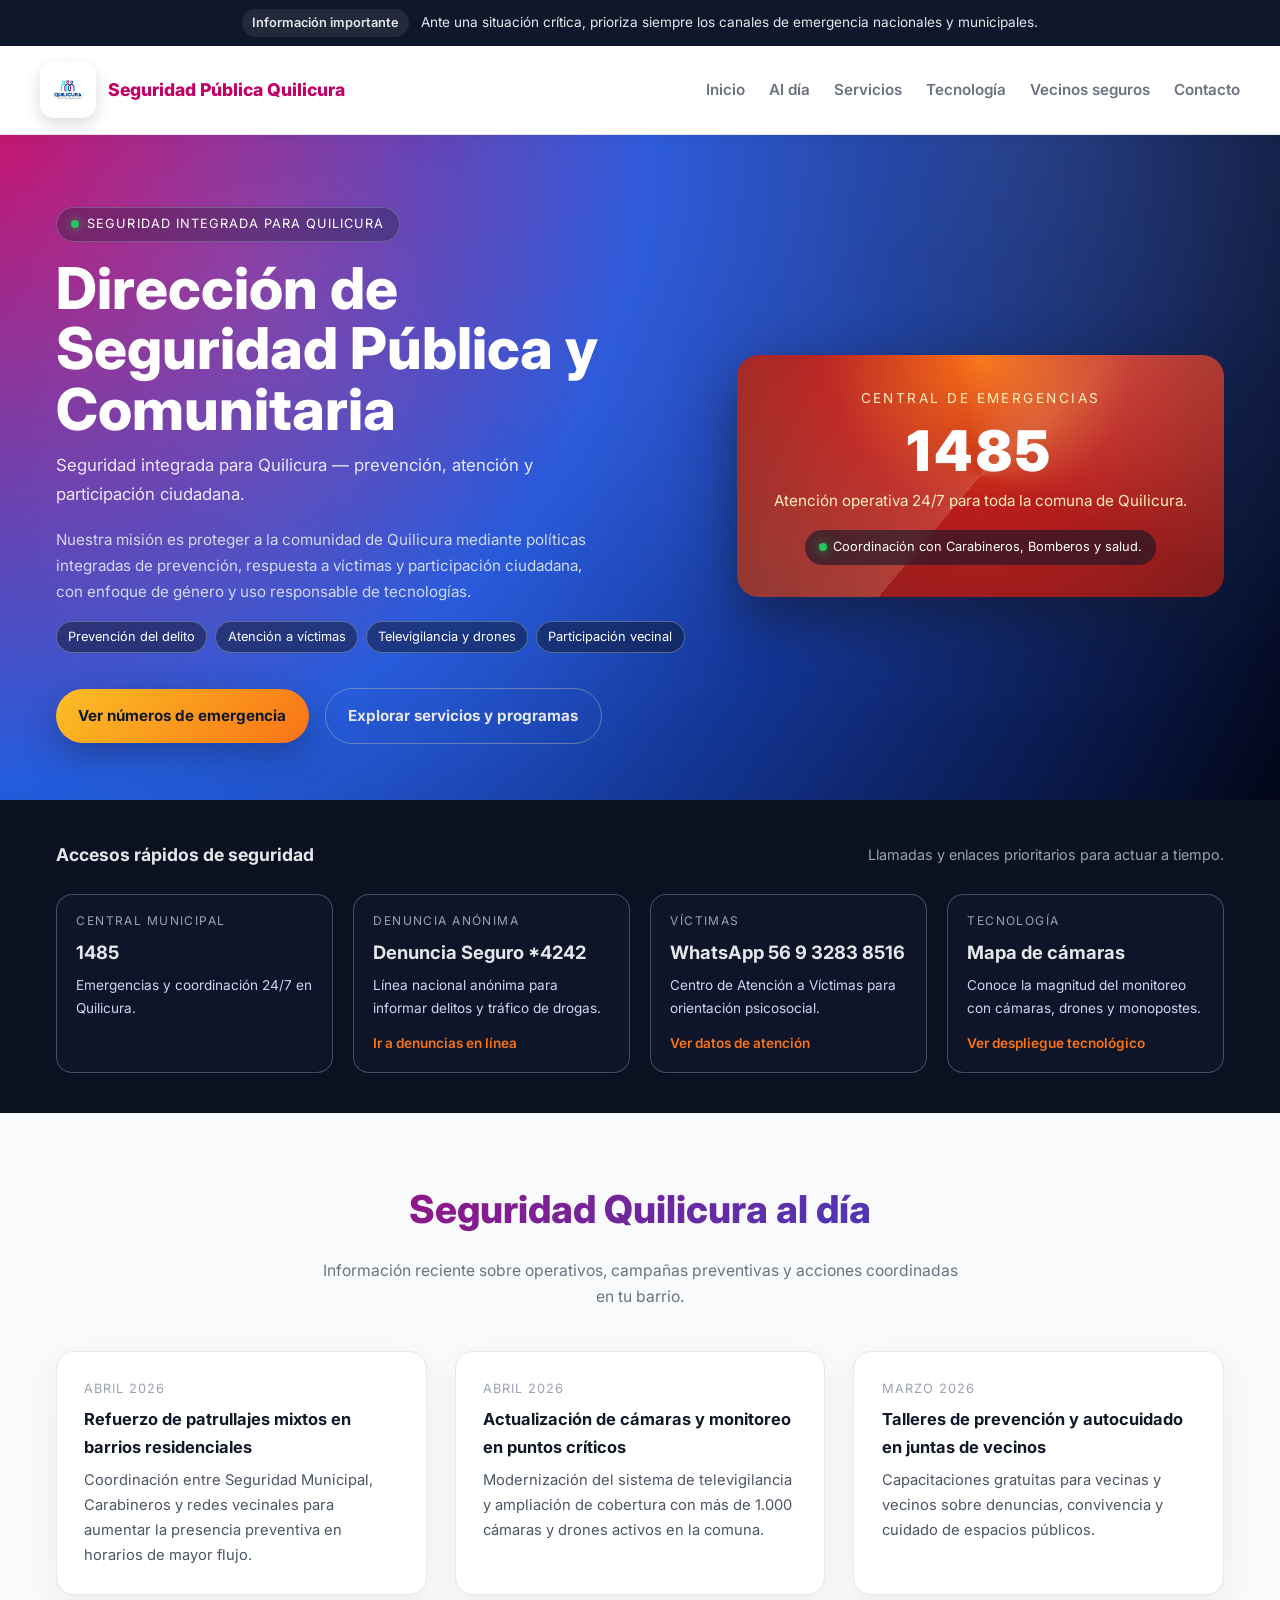
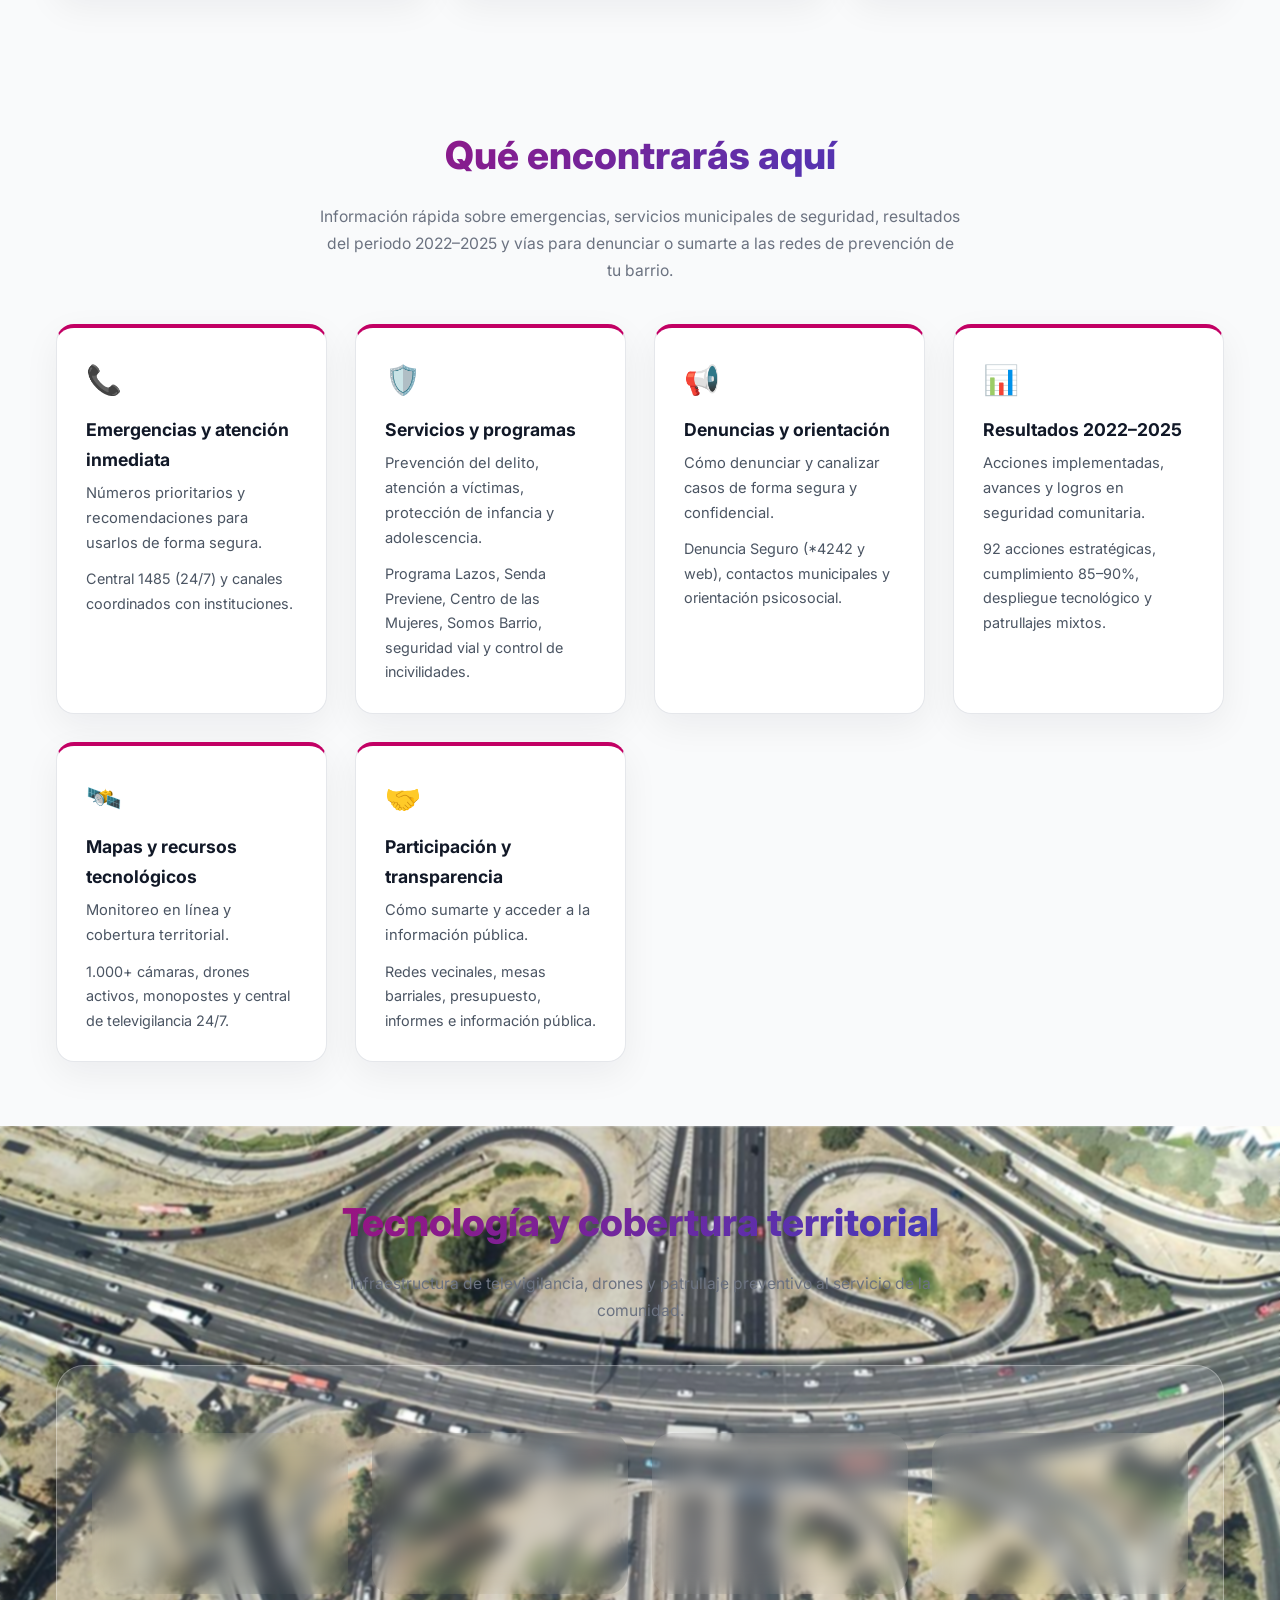
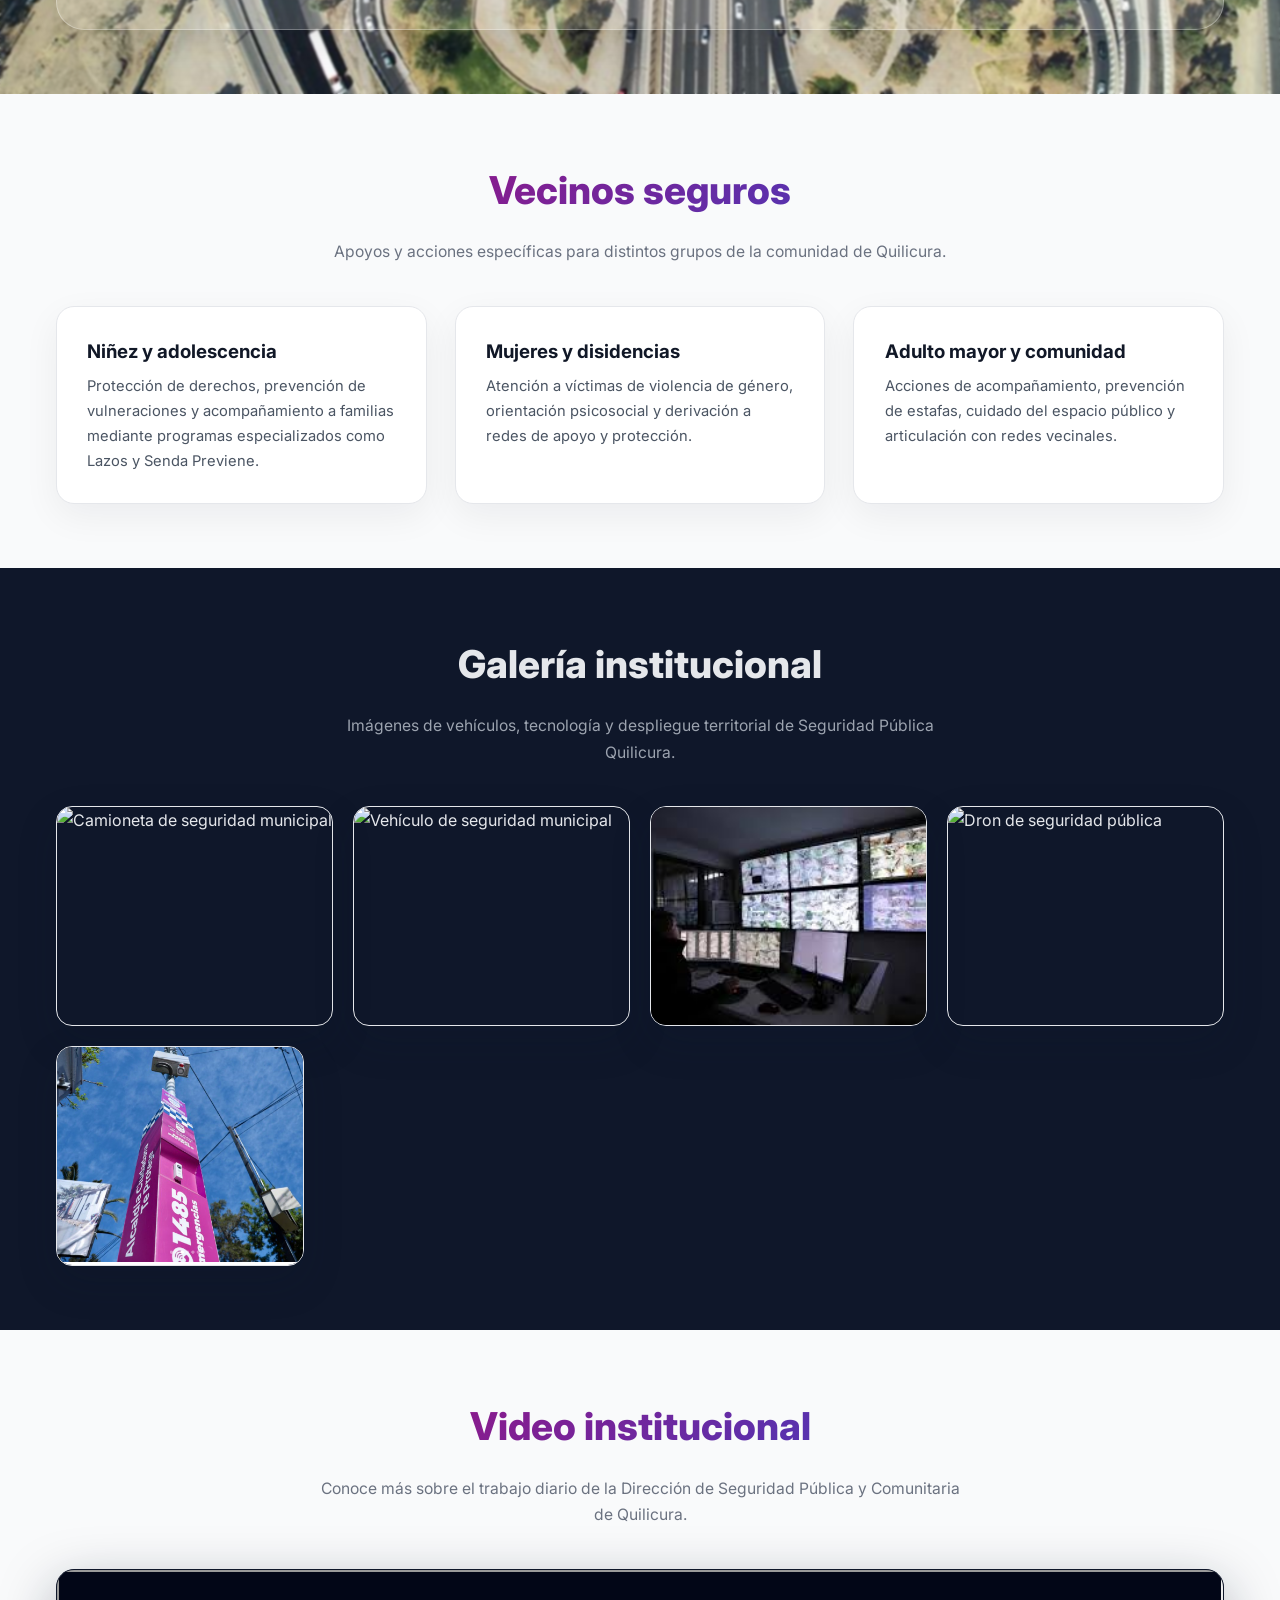
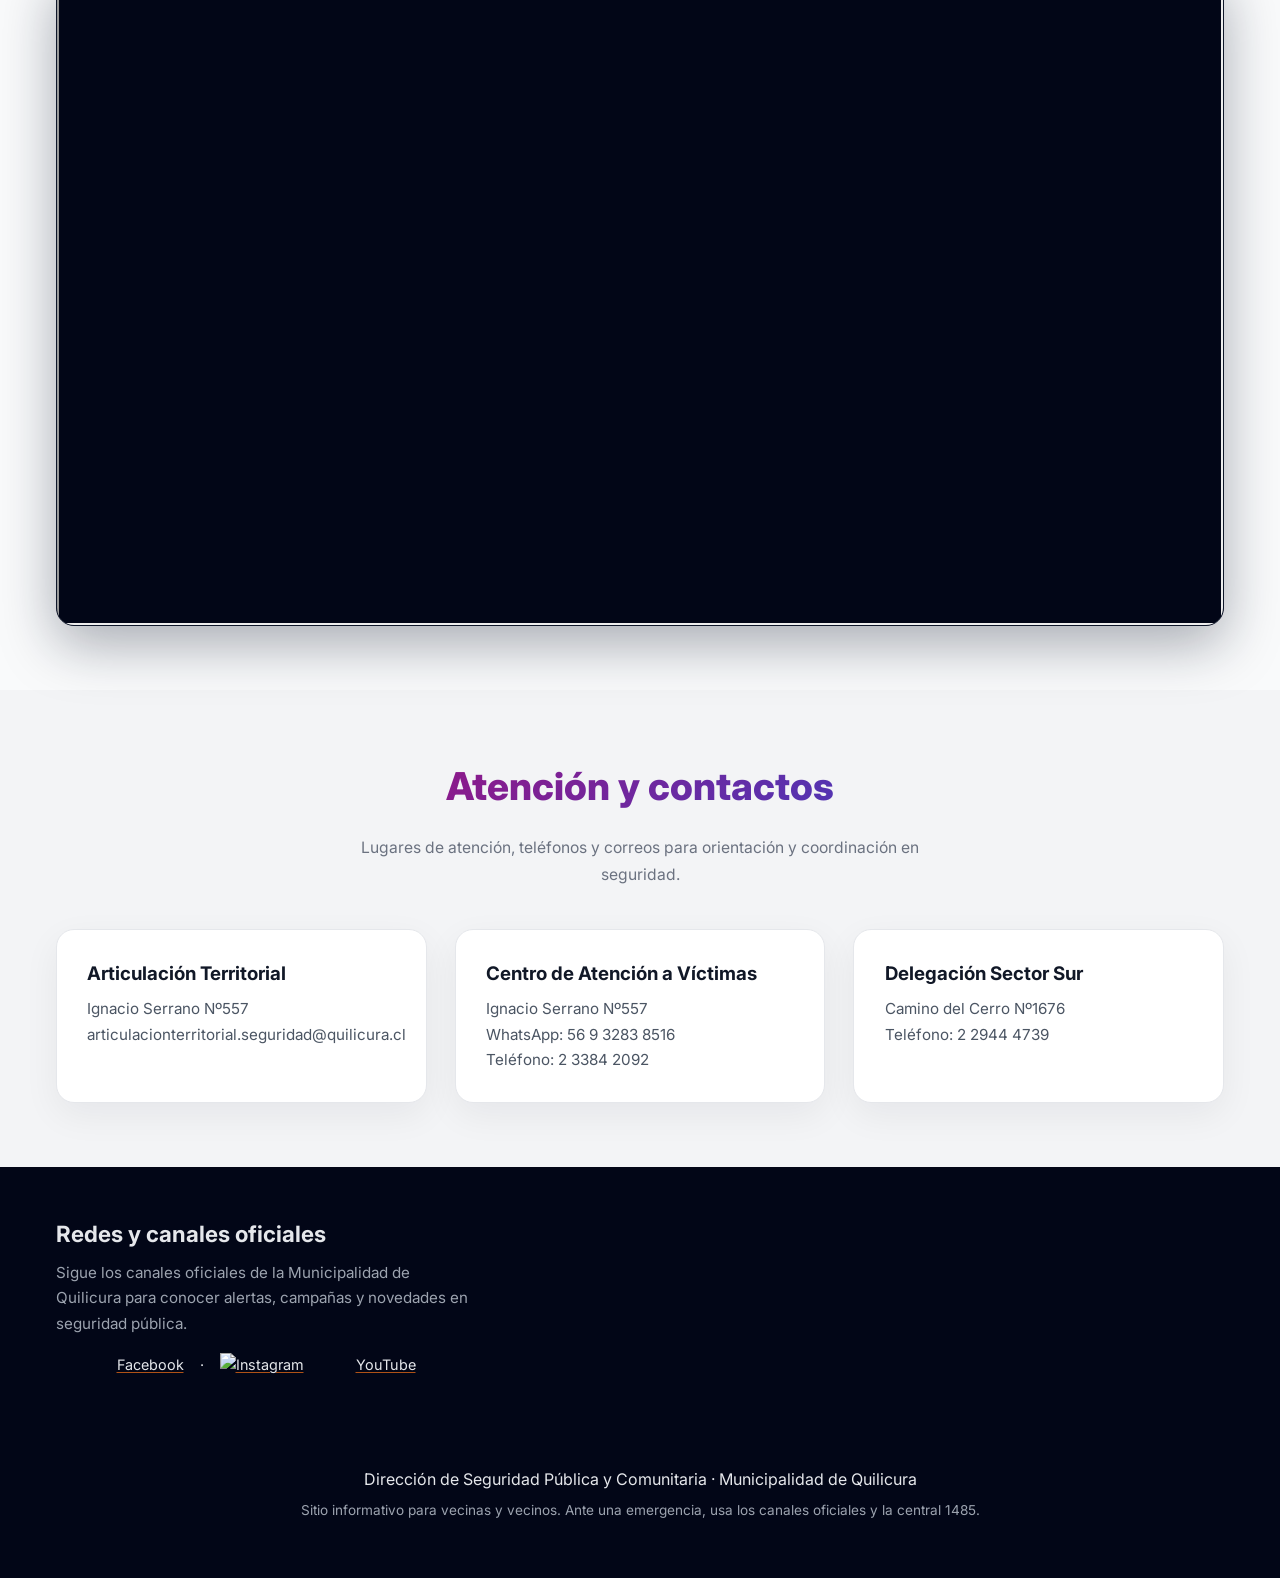
==== commit d38ed673: "Update index.html" ====
--- a/index.html
+++ b/index.html
@@ -924,9 +924,7 @@
         <div class="social-text">
           <h3>Redes y canales oficiales</h3>
           <p>Sigue los canales oficiales de la Municipalidad de Quilicura para conocer alertas, campañas y novedades en seguridad pública.</p>
-   </div>
-      </div>
- <div class="footer-social-row">
+   <div class="footer-social-row">
         <a href="https://www.facebook.com/" target="_blank" rel="noopener noreferrer">Facebook</a>
         <span>·</span>
         <div class="instagram-box">
@@ -936,6 +934,9 @@
         </div>
         <a href="https://www.youtube.com/" target="_blank" rel="noopener noreferrer">YouTube</a>
       </div>
+        </div>
+      </div>
+ 
     </section>
   </main>
 
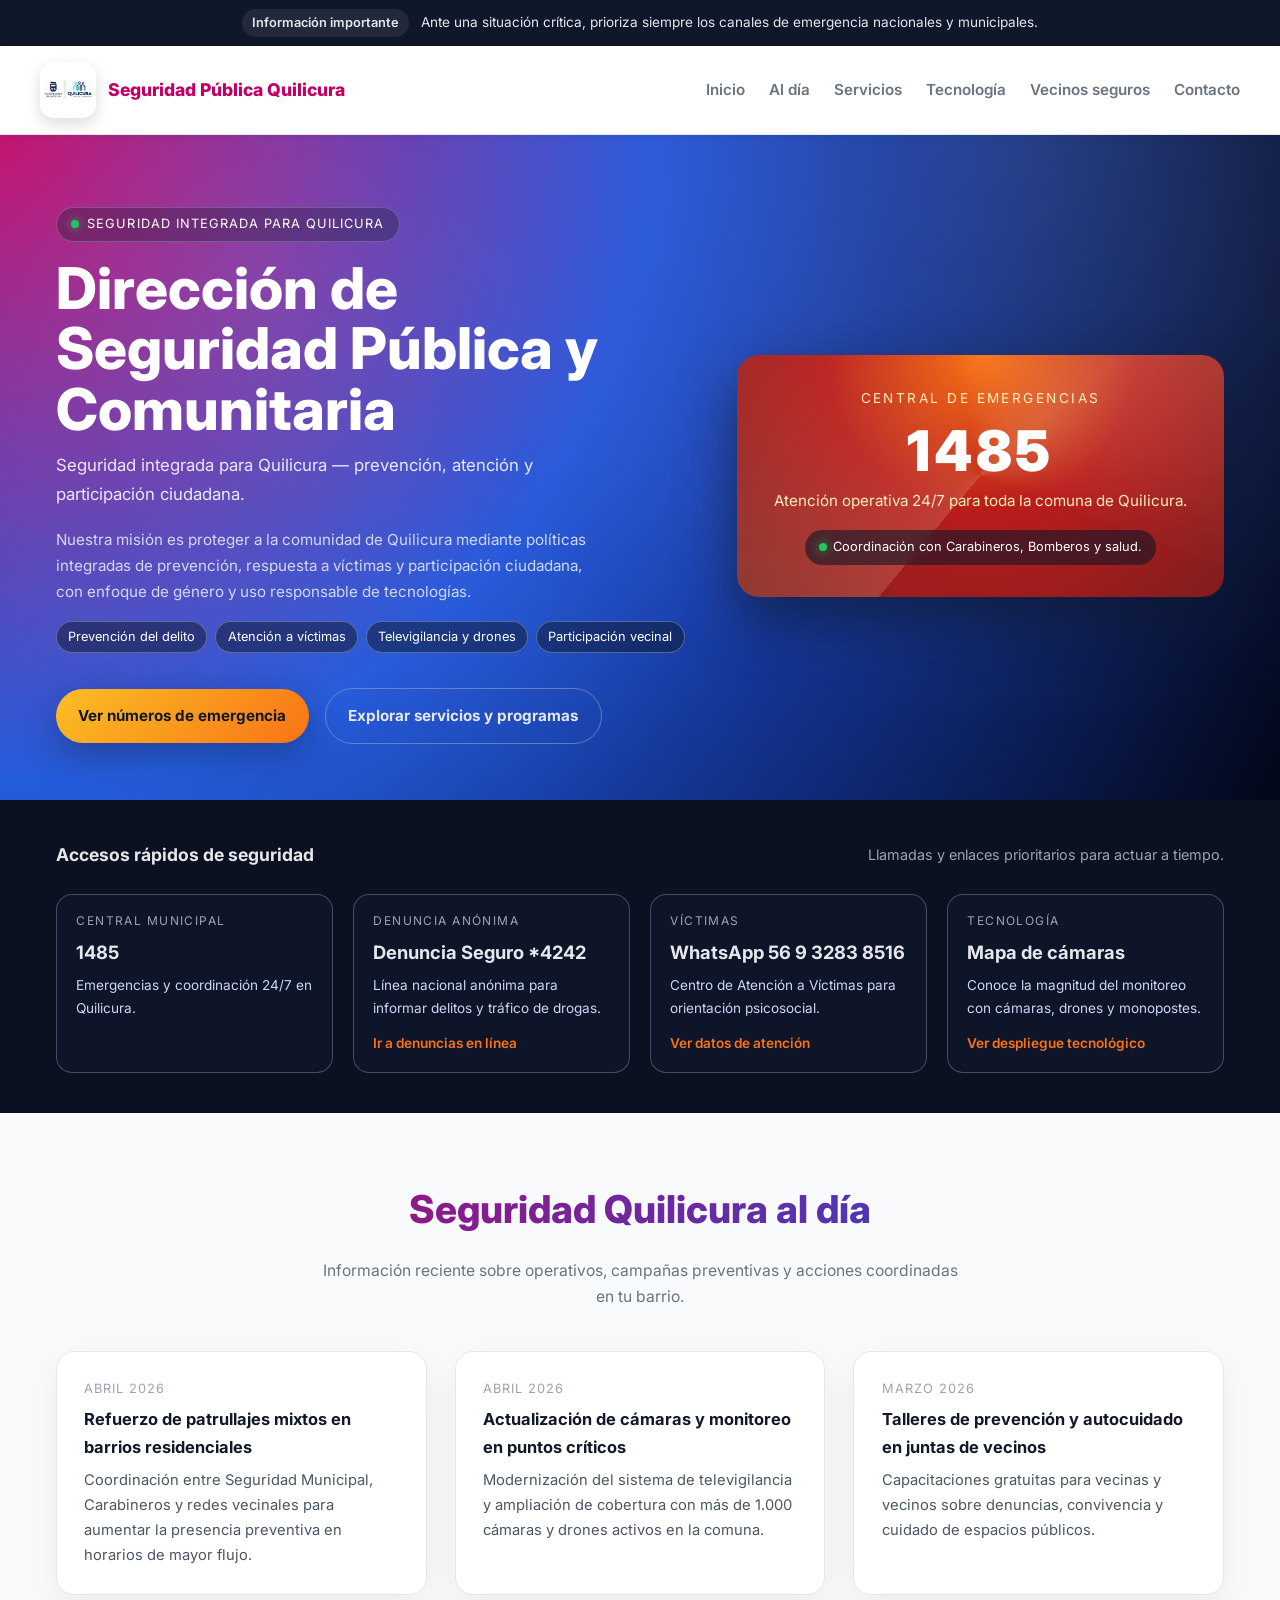
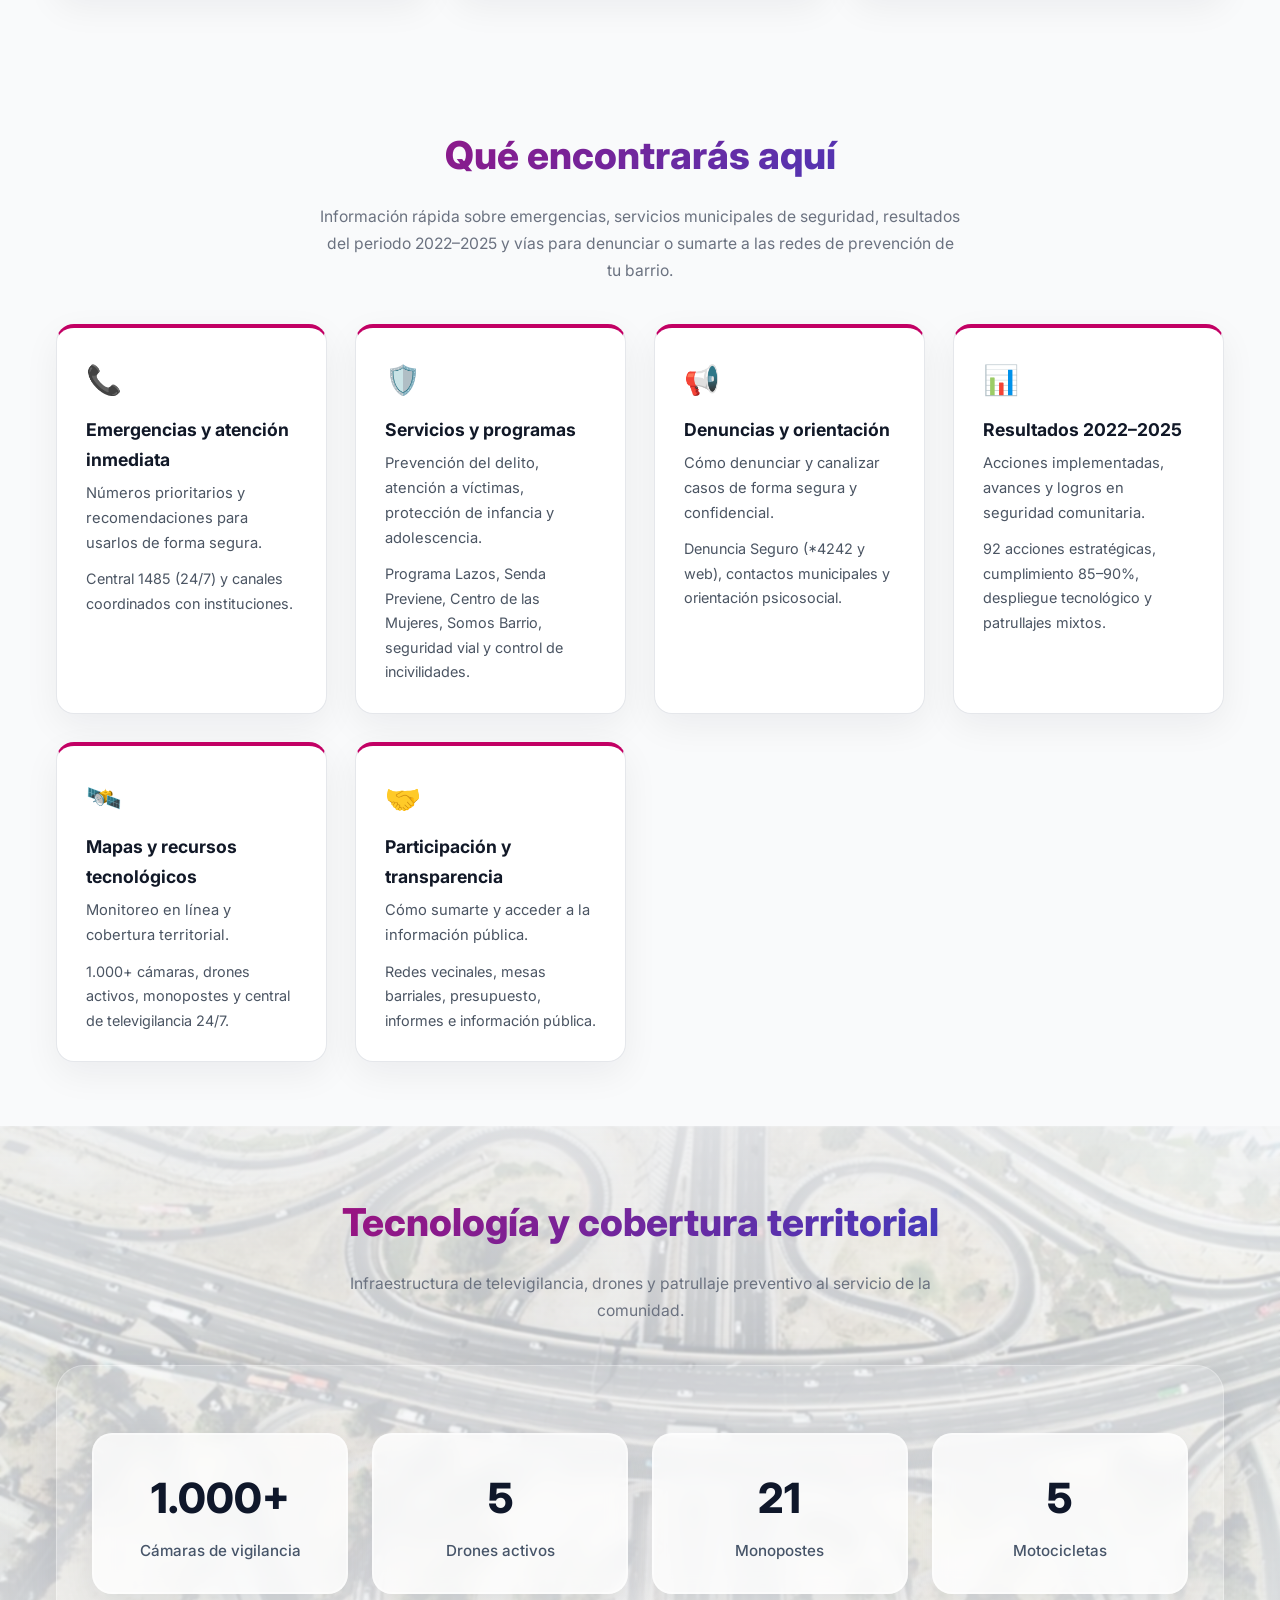
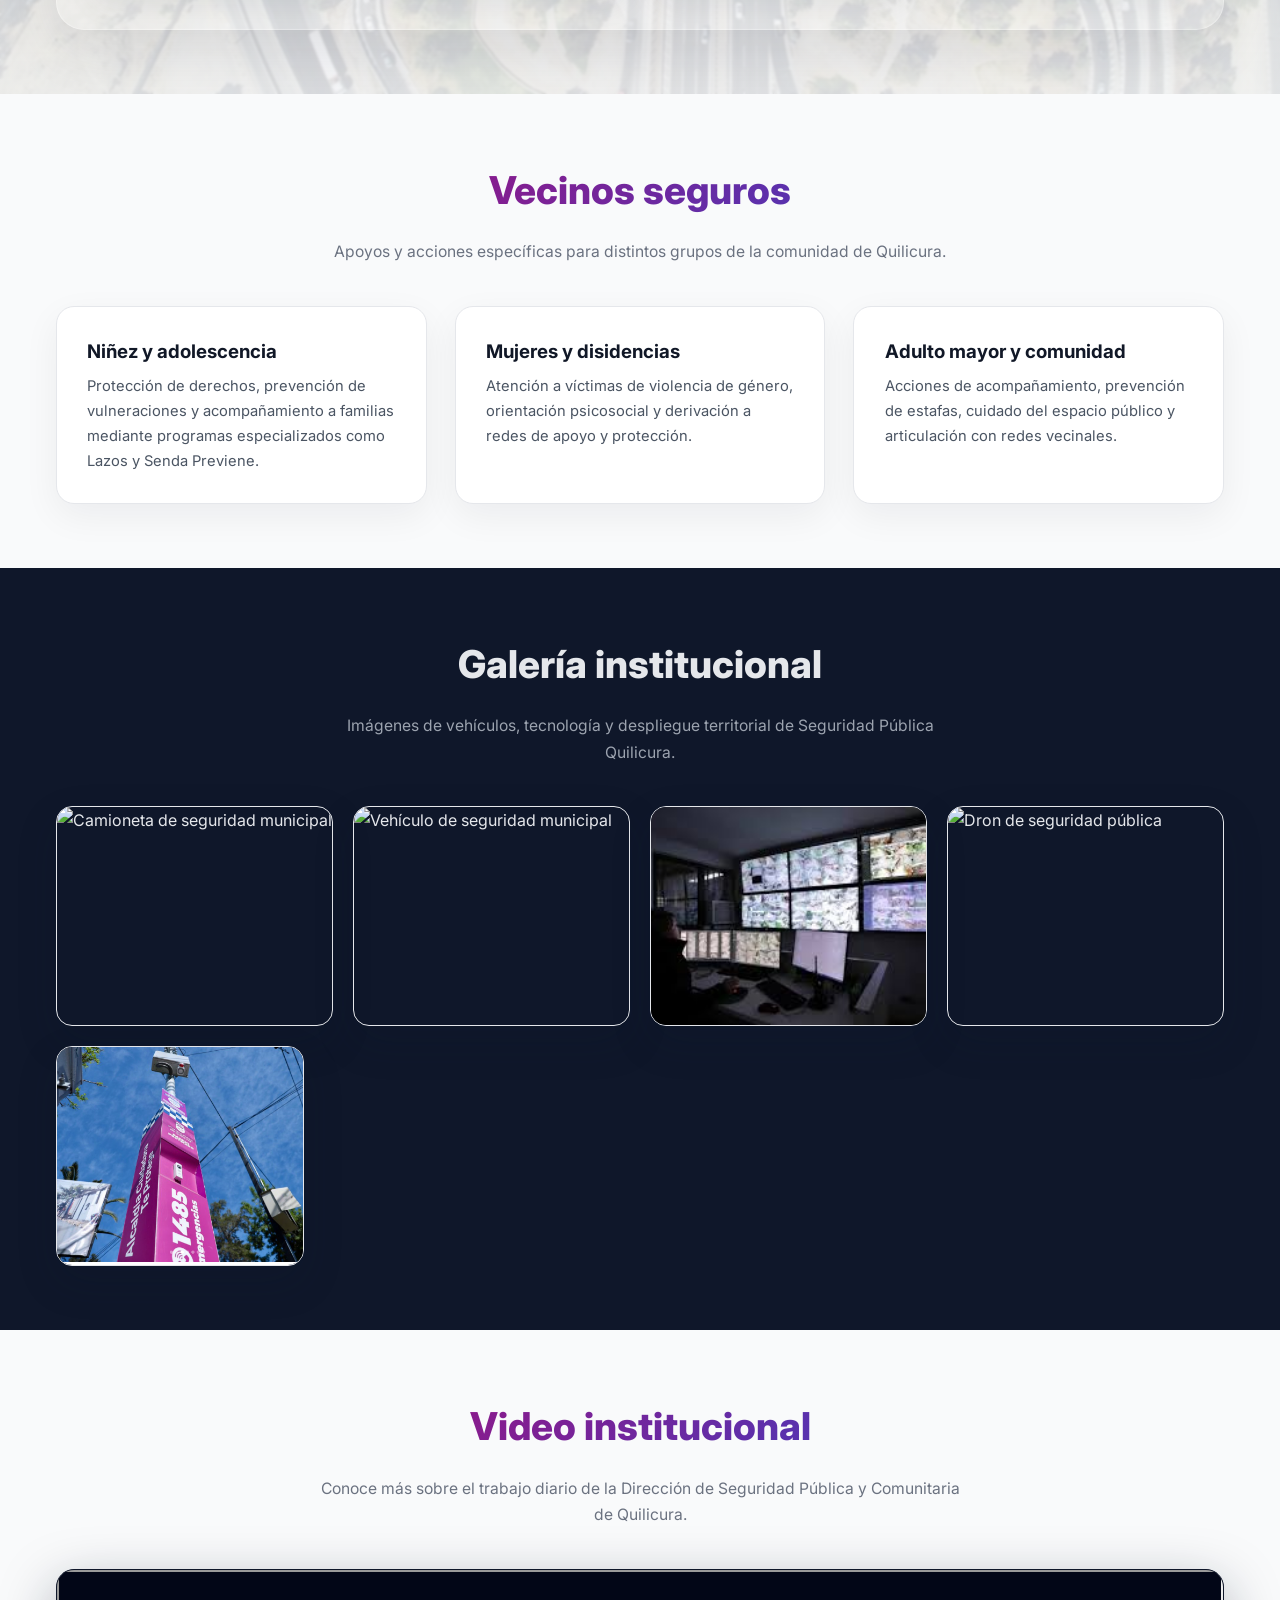
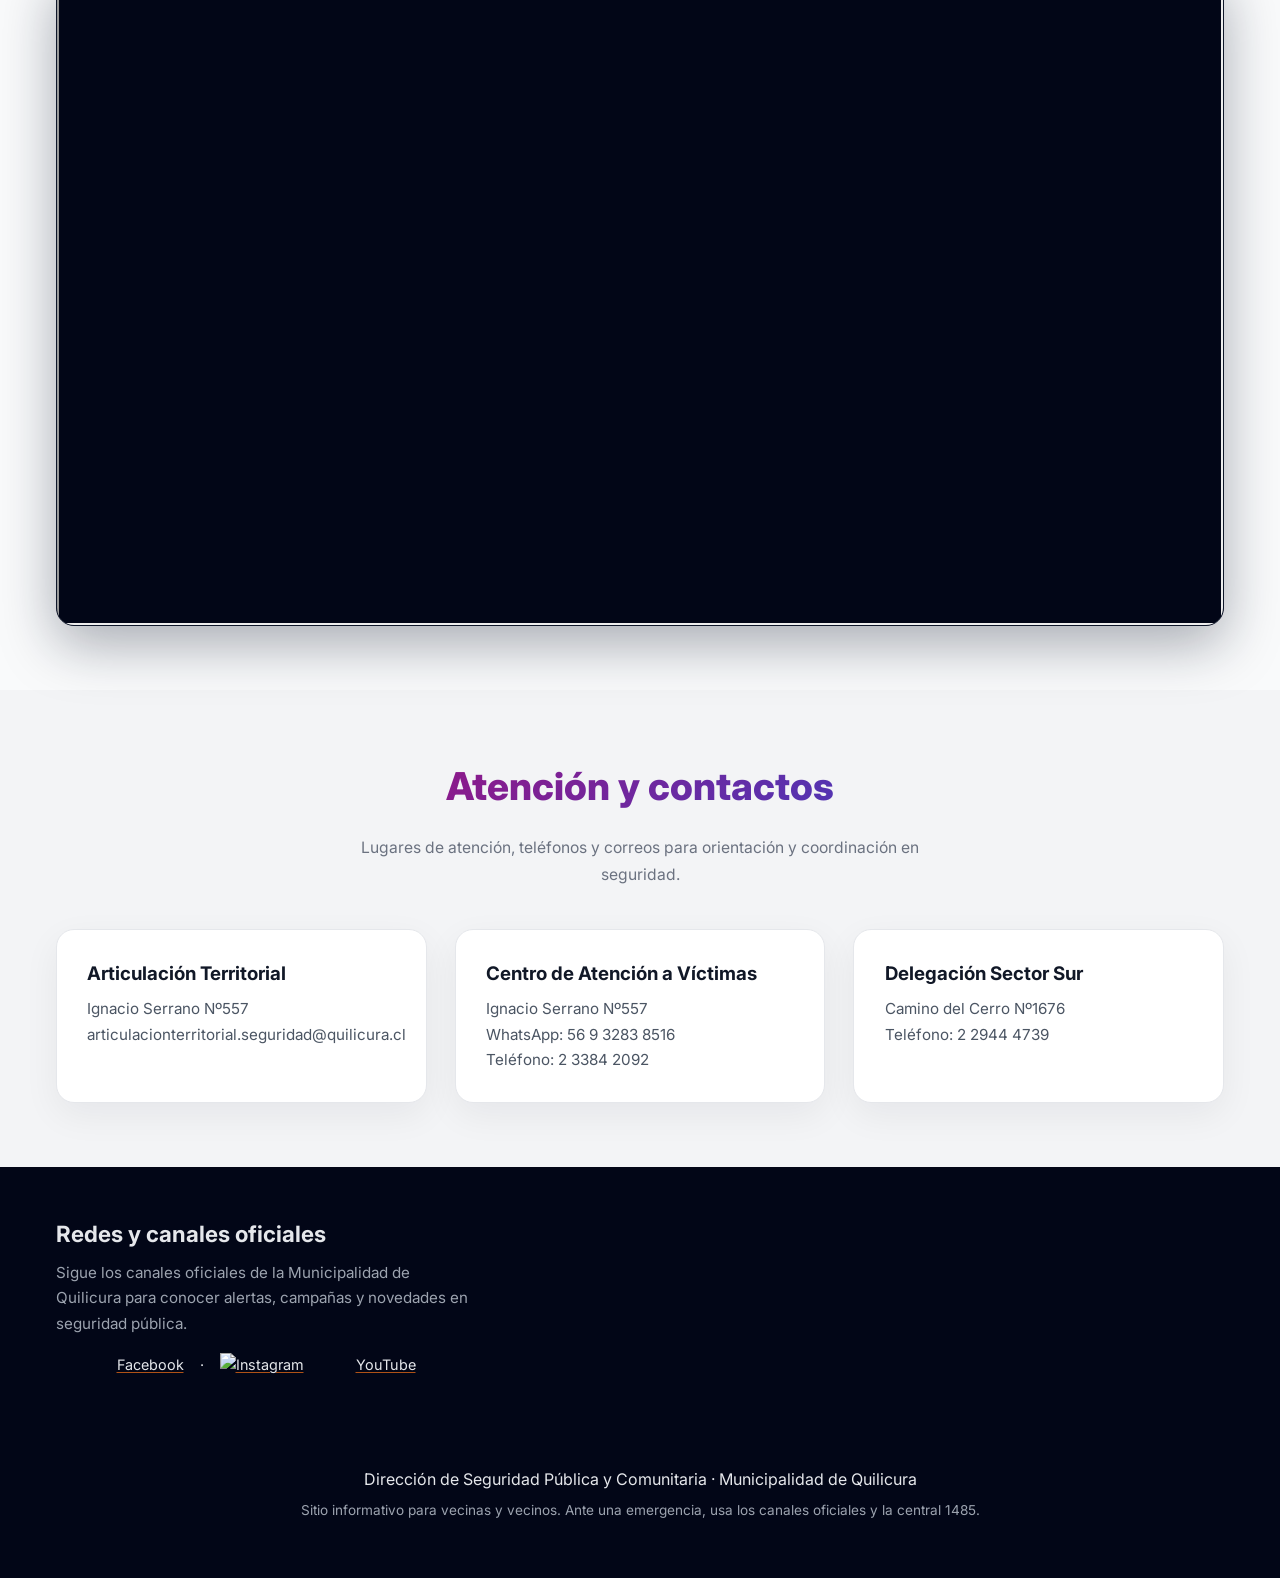
==== commit cb7646e4: "Update logo image in header of index.html" ====
--- a/index.html
+++ b/index.html
@@ -651,7 +651,7 @@
   <header class="topbar">
     <div class="container topbar-inner">
       <a href="#inicio" class="brand" aria-label="Inicio Seguridad Pública Quilicura">
-        <img src="quilicura_1.jpeg" alt="Logo Seguridad Pública Quilicura" class="brand-logo">
+        <img src="logomuni.gif" alt="Logo Seguridad Pública Quilicura" class="brand-logo">
         <span>Seguridad Pública Quilicura</span>
       </a>
       <nav aria-label="Navegación principal">
